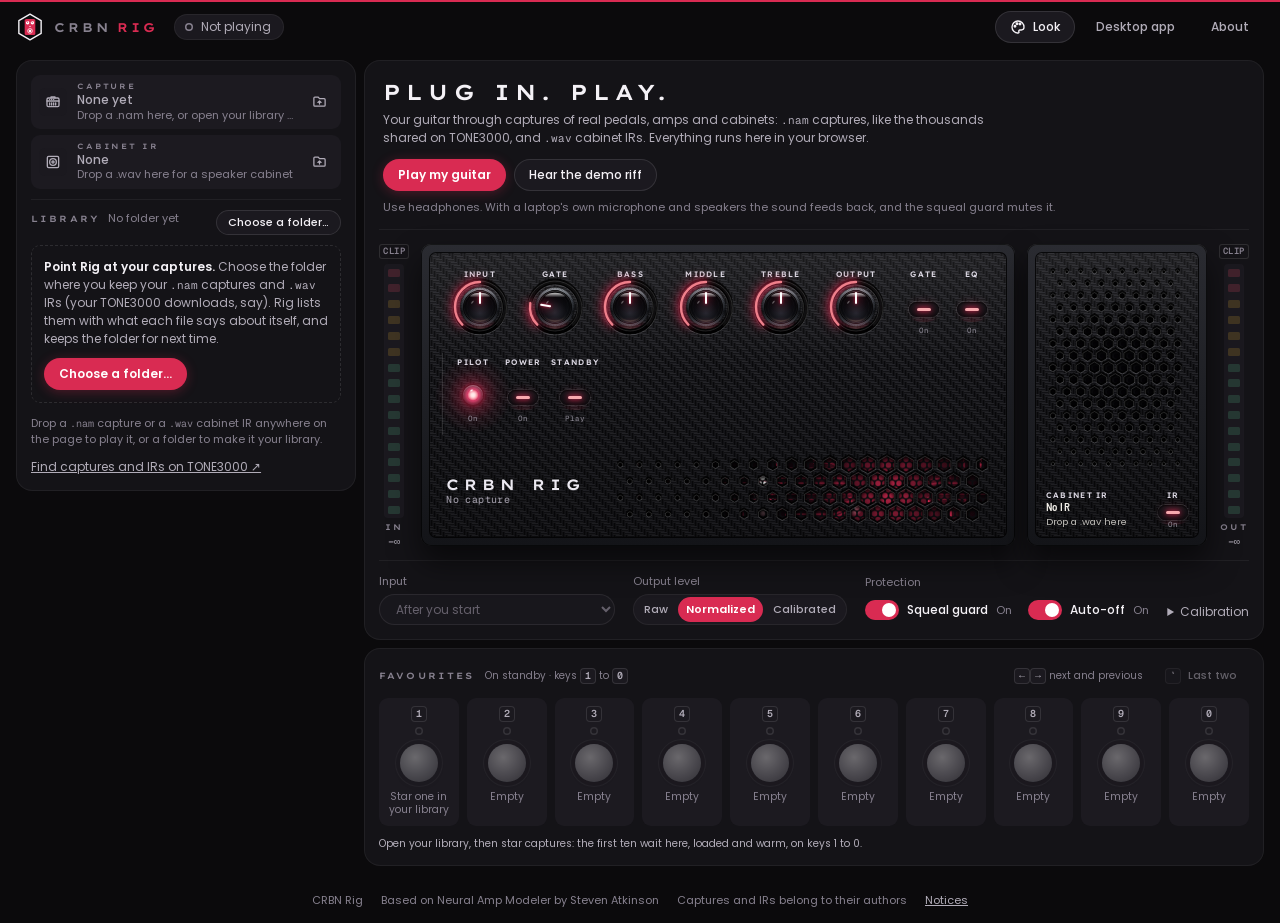
==== web/src/index.html @ e5c0e791 "web: Salvage on the owner's two reference photographs, Peeling orange the default (D-RIG-022, SYNC:R" ====
<!doctype html>
<html lang="en" data-product="rig" data-look="capsule" data-layout="b" data-amp="b" data-meters="b" data-library="a" data-pads="a">
<head>
<meta charset="utf-8">
<meta name="viewport" content="width=device-width, initial-scale=1">
<!-- Public but unlisted (D-CRBN-021 (d), D-PHOTOLIVE-021 (b)): not for search engines. -->
<meta name="robots" content="noindex, nofollow">
<title>CRBN Rig</title>
<meta name="description" content="Play your guitar through captures of real pedals, amps and cabinets, in your browser.">
<link rel="icon" type="image/png" href="icons/icon-32.png">
<link rel="apple-touch-icon" href="icons/icon-180.png">
<link rel="manifest" href="manifest.webmanifest">
<link rel="stylesheet" href="look/fonts/fonts.css">
<link rel="stylesheet" href="look/themes.css">
<link rel="stylesheet" href="style.css">
<link rel="stylesheet" href="hw/hw.css">
<!-- The saved look and drawings before the first paint, so the page never flashes another (look.js keeps them). -->
<script>
try {
  // Inside the desktop app (D-RIG-017) the page is crbn-rig.exe's window: data-host shows the app's words, not the site's.
  if (window.chrome && window.chrome.webview) document.documentElement.dataset.host = 'desktop'
  var h = document.documentElement, c = document.cookie.split('; ').filter(function (x) { return x.indexOf('crbn-look=') === 0 })[0]
  var s = c ? JSON.parse(decodeURIComponent(c.slice(10))) : null
  var p = s && s.every ? s.prefs : JSON.parse(localStorage.getItem('crbn-rig/prefs') || 'null') || { look: localStorage.getItem('crbn-rig/look') }
  if (p && /^(capsule|holo|redline|daylight)$/.test(p.look)) h.dataset.look = p.look
  if (p && p.density === 'compact') h.dataset.density = 'compact'
  var r = JSON.parse(localStorage.getItem('crbn-rig/rig') || '{}')
  ;['layout', 'amp', 'meters', 'library', 'pads'].forEach(function (k) { if (/^[abc]$/.test(r[k])) h.dataset[k] = r[k] })
  if (/^[a-z]+$/.test(r.salvWords || '')) h.dataset.salvWords = r.salvWords
} catch (e) {}
</script>
<script type="module" src="app.js"></script>
</head>
<body>
<svg width="0" height="0" style="position:absolute" aria-hidden="true" focusable="false"><defs>
  <linearGradient id="vu-shine" x1="0" y1="0" x2="0" y2="1"><stop offset="0" stop-color="#fff" stop-opacity=".45"/><stop offset=".6" stop-color="#fff" stop-opacity=".05"/><stop offset="1" stop-color="#000" stop-opacity=".25"/></linearGradient>
</defs></svg>

<div class="brand-strip"></div>
<header class="bar">
  <a class="mark" href="./" aria-label="CRBN Rig, home">
    <!-- Rig's mark (D-RIG-008): the CarbonLinear hex around a stompbox, cherry whatever the finish. -->
    <svg class="rig-mark" viewBox="-50 -50 100 100" width="28" height="28" aria-hidden="true">
      <rect class="m-body" x="-19" y="-29" width="38" height="58" rx="6"/>
      <circle class="m-ink" cx="-8.5" cy="-15.5" r="6.2"/><circle class="m-ink" cx="8.5" cy="-15.5" r="6.2"/>
      <path class="m-pupil" d="M-8.5,-15.5 L-10.9,-20.2 M8.5,-15.5 L6.1,-20.2"/>
      <circle class="m-ink" cx="0" cy="-2.5" r="2.4"/>
      <circle class="m-ring" cx="0" cy="14" r="8.4"/><circle class="m-ink" cx="0" cy="14" r="4.4"/>
      <path class="m-hex" d="M0,-46 L39.8,-23 L39.8,23 L0,46 L-39.8,23 L-39.8,-23 Z"/>
    </svg>
    <span class="word"><span class="crbn">CRBN</span><span class="brand-ink">Rig</span></span>
  </a>
  <!-- Power A, the header pill (build plan R3; D-RIG-008 (d)): shown when picked in the look menu. -->
  <div class="pw-head" data-power-only="a">
    <button class="pw-pill" type="button" data-pw-main aria-pressed="true" aria-keyshortcuts="Space">
      <svg class="ic" viewBox="0 0 24 24" aria-hidden="true"><path d="M12 3v8"/><path d="M6.4 6.6a8 8 0 1 0 11.2 0"/></svg><span class="pw-word">On</span>
    </button>
    <span class="gchip"><svg class="ic" viewBox="0 0 24 24" aria-hidden="true"><path d="M12 3l7 3v5c0 4.5-3 8.4-7 10-4-1.6-7-5.5-7-10V6z"/></svg><span id="pw-guard-word">Squeal guard on</span></span>
  </div>
  <div class="status" id="status">
    <span class="dot" aria-hidden="true"></span>
    <span id="status-text" role="status">Not playing</span>
    <button class="btn small" id="stop" type="button" hidden>Stop</button>
  </div>
  <nav class="actions" aria-label="Page">
    <button class="btn look-btn" id="look-open" type="button" aria-expanded="false" aria-controls="look-menu">
      <svg class="ic" viewBox="0 0 24 24" aria-hidden="true"><path d="M12 3a9 9 0 1 0 0 18c1.3 0 1.8-1 1.3-2-.6-1.2.2-2.5 1.5-2.5H17a4 4 0 0 0 4-4C21 7 17 3 12 3z"/><circle cx="7.5" cy="11" r="1.2"/><circle cx="10.5" cy="7.2" r="1.2"/><circle cx="15" cy="7.6" r="1.2"/></svg>Look
    </button>
    <a class="btn ghost" id="desktop-link" href="https://pavillionhub.com/app/crbn-rig" target="_blank" rel="noopener" data-web>Desktop app</a>
    <a class="btn ghost" id="web-link" href="https://rig.carbonlinear.com" target="_blank" rel="noopener" data-desktop>Web version</a>
    <button class="btn ghost" id="about-open" type="button">About</button>
  </nav>
</header>

<main class="rig-page">
  <!-- The library (build plan R4, P3-UX U3; drawn as D-RIG-008 (d) picked: the list by default, cards and shelves in the
       look menu). On top, what the rig plays now; under it, the person's folder of captures and IRs, searched and
       starred. app.js and library-view.js fill it; library.js reads the folder. -->
  <section class="isl files lib" aria-labelledby="lib-title">
    <div class="inrig" aria-label="In the rig">
      <div class="rig-file" id="capture-drop" data-slot="capture">
        <span class="rf-ic" aria-hidden="true"><svg class="ic" viewBox="0 0 24 24"><path d="M9 6V4.5h6V6"/><rect x="3" y="6" width="18" height="13" rx="2"/><path d="M3 10.5h18"/><path d="M7 8.3h.01M10 8.3h.01M13 8.3h.01"/><path d="M7 13.5v3M10 13.5v3M13 13.5v3M16 13.5v3"/></svg></span>
        <div class="rf-what"><span class="sec" id="h-capture">Capture</span><b class="name" id="capture-name">None yet</b><small class="meta" id="capture-meta"></small></div>
        <div class="rf-acts">
          <button class="lib-star" type="button" id="capture-star" aria-pressed="false" hidden><svg class="ic" viewBox="0 0 24 24" aria-hidden="true"><path d="M12 3.6l2.6 5.3 5.8.8-4.2 4.1 1 5.8L12 16.9l-5.2 2.7 1-5.8-4.2-4.1 5.8-.8z"/></svg></button>
          <button class="btn small ghost rf-btn" type="button" data-pick="capture" title="Open a .nam capture from anywhere" aria-label="Open a .nam capture file"><svg class="ic" viewBox="0 0 24 24" aria-hidden="true"><path d="M3 7.5V18a1.5 1.5 0 0 0 1.5 1.5h15A1.5 1.5 0 0 0 21 18V9a1.5 1.5 0 0 0-1.5-1.5H12L10 5H4.5A1.5 1.5 0 0 0 3 6.5z"/><path d="M12 11v5M9.5 13.5 12 11l2.5 2.5"/></svg></button>
          <button class="btn small ghost rf-btn" type="button" data-clear="capture" title="Take the capture out of the rig" aria-label="Remove the capture" hidden><svg class="ic" viewBox="0 0 24 24" aria-hidden="true"><path d="M6 6l12 12M18 6 6 18"/></svg></button>
        </div>
        <input type="file" accept=".nam" hidden data-input="capture">
      </div>
      <div class="rig-file" id="ir-drop" data-slot="ir">
        <span class="rf-ic" aria-hidden="true"><svg class="ic" viewBox="0 0 24 24"><rect x="3.5" y="3.5" width="17" height="17" rx="2"/><circle cx="12" cy="12" r="5"/><circle cx="12" cy="12" r="1.6"/></svg></span>
        <div class="rf-what"><span class="sec" id="h-ir">Cabinet IR</span><b class="name" id="ir-name">None</b><small class="meta" id="ir-meta"></small></div>
        <div class="rf-acts">
          <button class="lib-star" type="button" id="ir-star" aria-pressed="false" hidden><svg class="ic" viewBox="0 0 24 24" aria-hidden="true"><path d="M12 3.6l2.6 5.3 5.8.8-4.2 4.1 1 5.8L12 16.9l-5.2 2.7 1-5.8-4.2-4.1 5.8-.8z"/></svg></button>
          <button class="btn small ghost rf-btn" type="button" data-pick="ir" title="Open a .wav IR from anywhere" aria-label="Open a .wav IR file"><svg class="ic" viewBox="0 0 24 24" aria-hidden="true"><path d="M3 7.5V18a1.5 1.5 0 0 0 1.5 1.5h15A1.5 1.5 0 0 0 21 18V9a1.5 1.5 0 0 0-1.5-1.5H12L10 5H4.5A1.5 1.5 0 0 0 3 6.5z"/><path d="M12 11v5M9.5 13.5 12 11l2.5 2.5"/></svg></button>
          <button class="btn small ghost rf-btn" type="button" data-clear="ir" title="Take the IR out of the rig" aria-label="Remove the IR" hidden><svg class="ic" viewBox="0 0 24 24" aria-hidden="true"><path d="M6 6l12 12M18 6 6 18"/></svg></button>
        </div>
        <input type="file" accept=".wav,audio/wav" hidden data-input="ir">
      </div>
    </div>

    <header class="lib-head">
      <h2 class="sec" id="lib-title">Library</h2>
      <span class="lib-src" id="lib-src" aria-live="polite">No folder yet</span>
      <button class="btn small ghost lib-again" type="button" id="lib-again" title="Look for new and changed files" hidden><svg class="ic" viewBox="0 0 24 24" aria-hidden="true"><path d="M20 11a8 8 0 1 0-2.3 5.7"/><path d="M20 4v7h-7"/></svg><span class="lib-vh">Look again</span></button>
      <button class="btn small" type="button" id="lib-choose">Choose a folder&hellip;</button>
    </header>
    <div class="lib-empty" id="lib-empty"></div>
    <div class="lib-tools" id="lib-tools" hidden>
      <label class="lib-search"><svg class="ic" viewBox="0 0 24 24" aria-hidden="true"><circle cx="11" cy="11" r="6.5"/><path d="M16 16l4.5 4.5"/></svg>
        <input type="search" id="lib-q" placeholder="Search captures, gear, makers, tones" aria-label="Search the library" autocomplete="off" spellcheck="false"></label>
      <div class="lib-chips" id="lib-chips" role="group" aria-label="Show"></div>
      <label class="lib-sort"><span>Sort</span><select id="lib-sort"></select></label>
    </div>
    <div class="lib-body" id="lib-body"></div>
    <p class="hint">Drop a <code>.nam</code> capture or a <code>.wav</code> cabinet IR anywhere on the page to play it, or a folder to make it your library.</p>
    <a class="out-link" href="https://www.tone3000.com" target="_blank" rel="noopener">Find captures and IRs on TONE3000 &#8599;</a>
    <input type="file" id="lib-dir" webkitdirectory multiple hidden>
  </section>

  <section class="isl rig" aria-label="The rig">
    <div class="start" id="start" aria-labelledby="start-title">
      <div class="start-words">
        <h1 id="start-title">Plug in. Play.</h1>
        <p>Your guitar through captures of real pedals, amps and cabinets: <code>.nam</code> captures, like the thousands
          shared on TONE3000, and <code>.wav</code> cabinet IRs. Everything runs here <span data-web>in your
          browser</span><span data-desktop>on your computer, through your audio interface</span>.</p>
      </div>
      <div class="start-actions">
        <div class="row">
          <button class="btn primary" id="play-guitar" type="button">Play my guitar</button>
          <button class="btn" id="play-demo" type="button" aria-pressed="false">Hear the demo riff</button>
          <button class="btn" id="audio-settings" type="button" data-desktop>Audio settings&hellip;</button>
        </div>
        <p class="hint">Use headphones. With a laptop's own microphone and speakers the sound feeds back, and the squeal guard mutes it.</p>
        <!-- Shown when Pavillion Hub's own view refuses the input (its tool view grants no microphone yet). -->
        <div class="row" id="hub-help" hidden>
          <button class="btn" id="hub-open-app" type="button">Open the installed app</button>
          <button class="btn" id="hub-open-browser" type="button">Open in my browser</button>
        </div>
      </div>
    </div>

    <!-- Why the output is quiet (build plan R3): Standby, or the squeal guard or auto-off, in words, with the way back. -->
    <div class="banner" id="banner" role="status" hidden>
      <svg class="ic b-warn" viewBox="0 0 24 24" aria-hidden="true"><path d="M12 3 2 20h20L12 3z"/><path d="M12 10v4"/><path d="M12 17.2v.1"/></svg>
      <svg class="ic b-power" viewBox="0 0 24 24" aria-hidden="true"><path d="M12 3v8"/><path d="M6.4 6.6a8 8 0 1 0 11.2 0"/></svg>
      <p><b id="banner-title"></b> <span id="banner-body"></span></p>
      <button class="btn small" id="banner-on" type="button" aria-keyshortcuts="Space">Turn back on <kbd>Space</kbd></button>
    </div>

    <div class="chain">
      <!-- Power C, the big button (shown when picked in the look menu). -->
      <button class="pw-big" type="button" data-pw-main data-power-only="c" aria-pressed="true" aria-keyshortcuts="Space">
        <span class="pb"><svg class="ic" viewBox="0 0 24 24" aria-hidden="true"><path d="M12 3v8"/><path d="M6.4 6.6a8 8 0 1 0 11.2 0"/></svg></span>
        <span class="pw-word">On</span><kbd>Space</kbd>
      </button>
      <div class="meter" id="meter-in" data-label="In" aria-label="Input level"></div>

      <div class="amp" id="amp" data-slot="capture" aria-labelledby="amp-logo">
        <div class="amp-front">
          <div class="amp-band">
            <span class="sec">Amp</span>
            <span class="amp-band-name" id="amp-band-name"></span>
            <ul class="chips" id="amp-chips"></ul>
            <!-- Power B on the islands and the stripe: a pilot lamp and two toggles (the hardware kits draw their own). -->
            <div class="pw-amp" data-power-only="b">
              <span class="pw-lamp" id="pw-jewel"><i></i><b>Pilot</b><small data-pw-word>On</small></span>
              <button class="pw-bat" type="button" data-pw="power" aria-pressed="true"><i></i><b>Power</b><small>On</small></button>
              <button class="pw-bat" type="button" data-pw="standby" aria-pressed="true" aria-keyshortcuts="Space"><i></i><b>Standby</b><small>Play</small></button>
            </div>
          </div>
          <div class="amp-plate">
            <div class="knobs">
              <div class="knob" data-param="inputDB" data-min="-20" data-max="20" data-step="0.1" data-unit="dB" data-label="Input" data-aria="Input level"></div>
              <div class="knob" data-param="gateThresholdDB" data-min="-100" data-max="0" data-step="0.1" data-unit="dB" data-label="Gate" data-aria="Gate threshold"></div>
              <div class="knob" data-param="bass" data-min="0" data-max="10" data-step="0.1" data-label="Bass"></div>
              <div class="knob" data-param="middle" data-min="0" data-max="10" data-step="0.1" data-label="Middle"></div>
              <div class="knob" data-param="treble" data-min="0" data-max="10" data-step="0.1" data-label="Treble"></div>
              <div class="knob" data-param="outputDB" data-min="-40" data-max="40" data-step="0.1" data-unit="dB" data-label="Output" data-aria="Output level"></div>
              <div class="knob" id="slim" data-param="slim" data-min="0" data-max="1" data-step="0.01" data-unit="" data-label="Size" data-aria="Capture size" hidden></div>
            </div>
            <div class="toggles">
              <label class="toggle"><input type="checkbox" data-param="gateOn"><span class="tg" aria-hidden="true"></span><b>Gate</b><small class="tg-state"></small></label>
              <label class="toggle"><input type="checkbox" data-param="eqOn"><span class="tg" aria-hidden="true"></span><b>EQ</b><small class="tg-state"></small></label>
            </div>
          </div>
          <div class="amp-grille">
            <span class="amp-logo" id="amp-logo">No capture</span>
            <span class="amp-sub" id="amp-sub">Drop a .nam capture here</span>
          </div>
        </div>
        <!-- Rig's hardware (D-RIG-009..015): the kit picked in the look menu, drawn by hw/hw.js. -->
        <div class="rig-hw" id="hw-amp"></div>
      </div>

      <div class="cab" id="cab" data-slot="ir" aria-labelledby="cab-name">
        <div class="cab-front">
          <div class="cab-grille" aria-hidden="true"><i></i><i></i></div>
          <div class="cab-plate">
            <span class="sec">Cabinet IR</span>
            <b id="cab-name">No IR</b>
            <small id="cab-meta">Drop a .wav here</small>
            <label class="toggle"><input type="checkbox" data-param="irOn" aria-label="Cabinet IR on"><span class="tg" aria-hidden="true"></span><b>IR</b><small class="tg-state"></small></label>
          </div>
        </div>
        <div class="rig-hw" id="hw-cab"></div>
      </div>

      <div class="meter" id="meter-out" data-label="Out" aria-label="Output level"></div>
    </div>

    <div class="setup">
      <label class="field" data-web><span>Input</span>
        <select id="input-device" disabled><option value="">After you start</option></select>
      </label>
      <div class="field" data-desktop><span>Audio device</span>
        <div class="device-row"><output id="desktop-device">The audio driver</output>
          <button class="btn small" id="audio-settings-2" type="button">Audio settings&hellip;</button></div>
      </div>
      <div class="field"><span>Output level</span>
        <div class="segmented" role="radiogroup" aria-label="Output level mode" data-param="outputMode">
          <button type="button" role="radio" data-value="0" title="No adjustment">Raw</button>
          <button type="button" role="radio" data-value="1" title="Every capture at about the same loudness">Normalized</button>
          <button type="button" role="radio" data-value="2" title="Match the capture's analogue calibration">Calibrated</button>
        </div>
      </div>
      <div class="field protect"><span>Protection</span>
        <div class="row">
          <label class="toggle" title="Mutes the output when it feeds back, and says why"><input type="checkbox" data-param="guardOn"><span class="tg" aria-hidden="true"></span><b>Squeal guard</b><small class="tg-state"></small></label>
          <label class="toggle" title="Standby when the input is unplugged or its device goes away"><input type="checkbox" data-param="autoOff"><span class="tg" aria-hidden="true"></span><b>Auto-off</b><small class="tg-state"></small></label>
        </div>
      </div>
      <details class="calibration">
        <summary>Calibration</summary>
        <label class="check"><input type="checkbox" data-param="calibrateInput"> Calibrate the input to the capture</label>
        <div class="knob" data-param="inputCalibrationDBu" data-min="-60" data-max="60" data-step="0.1" data-unit="dBu" data-label="Interface level at 0 dBFS"></div>
      </details>
    </div>
  </section>

  <!-- Favourites on standby (build plan R5, P3-UX U4; drawn as D-RIG-008 (d) picked: footswitches by default, keycaps and
       a setlist in the look menu). The library's first ten favourite captures, held warm by the engine, on keys 1 to 0.
       pads.js draws and fills it. -->
  <section class="isl pads" aria-labelledby="pads-title">
    <header class="pads-head">
      <h2 class="sec" id="pads-title">Favourites</h2>
      <span class="pads-meta" id="pads-meta">On standby · keys <kbd>1</kbd> to <kbd>0</kbd></span>
      <span class="sp"></span>
      <span class="pads-keys" aria-hidden="true"><kbd>&larr;</kbd><kbd>&rarr;</kbd> next and previous</span>
      <button class="btn small ghost" type="button" id="pads-last" title="Back to the capture before this one (the key left of 1)" disabled><kbd>`</kbd> Last two</button>
    </header>
    <div class="pads-grid" role="group" aria-label="Favourites on keys 1 to 0"></div>
    <p class="pads-empty" id="pads-empty" hidden></p>
  </section>
</main>

<footer class="foot">
  <span>CRBN Rig <span id="version"></span></span>
  <span>Based on Neural Amp Modeler by Steven Atkinson</span>
  <span>Captures and IRs belong to their authors</span>
  <button class="linkish" type="button" id="about-open-2">Notices</button>
</footer>

<!-- The look menu (Livewire's, D-SOUND-003 (b)), with Rig's own section: its finish and its drawings (D-RIG-008). -->
<div class="look-menu" id="look-menu" role="dialog" aria-labelledby="lm-title" hidden>
  <header class="lm-head"><h2 id="lm-title">Look</h2><button class="btn small ghost" id="look-close" type="button">Close</button></header>
  <div class="lm-looks" id="lm-looks" role="group" aria-label="Look"></div>

  <section class="lm-sec" aria-labelledby="lm-hw-h">
    <h3 id="lm-hw-h">Rig’s hardware</h3>
    <span class="lm-sub" id="lm-kits-c-l">Classic</span>
    <div class="lm-chips" id="lm-kits-classic" role="group" aria-labelledby="lm-hw-h lm-kits-c-l"></div>
    <span class="lm-sub" id="lm-kits-n-l">Energy</span>
    <div class="lm-chips" id="lm-kits-new" role="group" aria-labelledby="lm-hw-h lm-kits-n-l"></div>
    <!-- Players' own kits (D-RIG-009 (c), D-RIG-010 (f); build plan R1b): built from the energy kits' parts, kept here,
         shared as RIG1 codes, with their own knob and switch art. app.js draws the chips and the builder. -->
    <span class="lm-sub" id="lm-kits-m-l">Yours</span>
    <div class="lm-chips" id="lm-kits-mine" role="group" aria-labelledby="lm-hw-h lm-kits-m-l"></div>
    <div class="lm-mine-acts">
      <button class="btn small" id="lm-build-new" type="button">Build a kit</button>
      <button class="btn small ghost" id="lm-code-open" type="button" aria-expanded="false" aria-controls="lm-code">Open a share code</button>
    </div>
    <p class="lm-note" id="lm-mine-note">Build an energy kit from its parts, name it, and share it as a code. Kits you build stay in this browser.</p>
    <form class="lm-code" id="lm-code" hidden>
      <input type="text" id="lm-code-in" placeholder="Paste a code: RIG1.…" aria-label="A share code" spellcheck="false" autocomplete="off">
      <button class="btn small" type="submit">Open</button>
    </form>
    <div class="lm-build" id="lm-build" hidden></div>
    <div class="lm-salv" id="lm-salv" hidden></div>
  </section>

  <section class="lm-sec" aria-labelledby="lm-finish-h">
    <h3 id="lm-finish-h">Rig’s finish</h3>
    <div class="lm-chips" id="lm-finish" role="group" aria-label="Finish"></div>
    <p class="lm-note" id="lm-finish-note" hidden></p>
    <div class="custom" id="lm-custom" hidden>
      <div class="wheel" id="wheel" aria-hidden="true"><canvas id="wheel-canvas" width="150" height="150"></canvas><i class="wheel-dim" id="wheel-dim"></i><i class="wheel-mark" id="wheel-mark"></i></div>
      <div class="custom-controls">
        <label class="tune"><span>Hue</span><input type="range" id="cu-h" min="0" max="360" step="1"><output id="cu-ho"></output></label>
        <label class="tune"><span>Saturation</span><input type="range" id="cu-s" min="0" max="100" step="1"><output id="cu-so"></output></label>
        <label class="tune"><span>Brightness</span><input type="range" id="cu-v" min="0" max="100" step="1"><output id="cu-vo"></output></label>
        <label class="tune"><span>Hex</span><input type="text" id="cu-hex" maxlength="7" spellcheck="false" autocomplete="off"></label>
      </div>
      <div class="readouts" id="cu-read" aria-live="polite"></div>
    </div>
  </section>

  <section class="lm-sec" aria-labelledby="lm-draw-h">
    <h3 id="lm-draw-h">Rig’s drawing</h3>
    <div class="lm-row"><span id="lm-layout-l">Layout</span><div class="segmented" data-rig="layout" role="radiogroup" aria-labelledby="lm-layout-l">
      <button type="button" role="radio" data-value="b">Amp front</button><button type="button" role="radio" data-value="a">Signal chain</button><button type="button" role="radio" data-value="c">Captures first</button></div></div>
    <div class="lm-row"><span id="lm-amp-l">Amp</span><div class="segmented" data-rig="amp" role="radiogroup" aria-labelledby="lm-amp-l">
      <button type="button" role="radio" data-value="b">Hardware</button><button type="button" role="radio" data-value="a">Islands</button><button type="button" role="radio" data-value="c">Stripe</button></div></div>
    <div class="lm-row"><span id="lm-meters-l">Meters</span><div class="segmented" data-rig="meters" role="radiogroup" aria-labelledby="lm-meters-l">
      <button type="button" role="radio" data-value="b">LED</button><button type="button" role="radio" data-value="a">Bars</button><button type="button" role="radio" data-value="c">VU</button></div></div>
    <div class="lm-row"><span id="lm-library-l">Library</span><div class="segmented" data-rig="library" role="radiogroup" aria-labelledby="lm-library-l">
      <button type="button" role="radio" data-value="a">List</button><button type="button" role="radio" data-value="b">Cards</button><button type="button" role="radio" data-value="c">Shelves</button></div></div>
    <div class="lm-row"><span id="lm-pads-l">Favourites</span><div class="segmented" data-rig="pads" role="radiogroup" aria-labelledby="lm-pads-l">
      <button type="button" role="radio" data-value="a">Footswitches</button><button type="button" role="radio" data-value="b">Keycaps</button><button type="button" role="radio" data-value="c">Setlist</button></div></div>
    <div class="lm-row"><span id="lm-power-l">Power</span><div class="segmented" data-rig="power" role="radiogroup" aria-labelledby="lm-power-l">
      <button type="button" role="radio" data-value="b">Pilot lamp</button><button type="button" role="radio" data-value="a">Header</button><button type="button" role="radio" data-value="c">Big button</button></div></div>
  </section>

  <section class="lm-sec" aria-labelledby="lm-fonts-h">
    <h3 id="lm-fonts-h">Fonts</h3>
    <label class="lm-row"><span>Headings</span><select id="lm-display"></select></label>
    <label class="lm-row"><span>Interface</span><select id="lm-ui"></select></label>
    <label class="lm-row"><span>Numbers</span><select id="lm-mono"></select></label>
  </section>

  <section class="lm-sec" aria-labelledby="lm-accent-h">
    <h3 id="lm-accent-h">Accent</h3>
    <div class="lm-chips" id="lm-accent" role="group" aria-label="Accent"></div>
  </section>

  <section class="lm-sec">
    <div class="lm-row"><span id="lm-density-l">Density</span><div class="segmented" id="lm-density" role="radiogroup" aria-labelledby="lm-density-l">
      <button type="button" role="radio" data-value="compact">Compact</button><button type="button" role="radio" data-value="comfortable">Comfortable</button></div></div>
    <label class="toggle suite"><input type="checkbox" id="lm-suite"><span class="tg" aria-hidden="true"></span><b>Use this look in every CRBN app</b></label>
    <p class="lm-note" id="lm-suite-note"></p>
    <button class="linkish" id="lm-reset" type="button">Reset to Rig’s defaults</button>
  </section>
</div>

<div class="toast" id="toast" role="alert" hidden></div>

<dialog id="about" aria-labelledby="about-title">
  <form method="dialog">
    <h2 id="about-title"><span class="crbn">CRBN</span> <span class="brand-ink">Rig</span></h2>
    <p class="dim" id="about-build"></p>
    <p>Play your guitar through captures of real gear. CRBN Rig is by GOATi Entertainment, part of the CRBN suite, and
      <span data-web>is also a desktop app on <a href="https://pavillionhub.com/app/crbn-rig" target="_blank" rel="noopener">Pavillion Hub</a>
      with lower latency through your audio interface.</span><span data-desktop>comes from
      <a href="https://pavillionhub.com/app/crbn-rig" target="_blank" rel="noopener">Pavillion Hub</a>; its web version is
      at <a href="https://rig.carbonlinear.com" target="_blank" rel="noopener">rig.carbonlinear.com</a>.</span></p>
    <p>Based on Neural Amp Modeler by Steven Atkinson. It plays NAM captures, such as those shared on
      <a href="https://www.tone3000.com" target="_blank" rel="noopener">TONE3000</a>; captures and IRs belong to their
      authors and are not part of CRBN Rig. The demo riff and example capture come from Neural Amp Modeler Core.</p>
    <p>Salvage's sheet metal is photographed: Peeling orange by
      <a href="https://www.pixcrafter.com/grunge-metal-with-peeling-paint-texture-background/" target="_blank" rel="noopener">PixCrafter</a>,
      Scuffed red by <a href="https://texturelabs.org/textures/metal_294/" target="_blank" rel="noopener">Texturelabs</a>, and the
      others from Total Textures.</p>
    <p>Your files stay <span data-web>in your browser</span><span data-desktop>on this computer</span>: nothing you load
      is uploaded.</p>
    <ul class="notices">
      <li><a href="LICENSE.txt" target="_blank">Licence (MIT, Neural Amp Modeler)</a></li>
      <li><a href="ThirdPartyNotices.txt" target="_blank">Third-party notices</a></li>
      <li><a href="NOTICE.txt" target="_blank">Notice</a></li>
      <li><a href="MODIFIED-FILES.txt" target="_blank">Files changed from the original</a></li>
      <li><a href="look/fonts/LICENSES.md" target="_blank">Font licences</a></li>
      <li><a href="hw/fonts/LICENSES.md" target="_blank">The hardware kits' font licences</a></li>
      <li><a href="hw/tex/CREDITS.md" target="_blank">Salvage's photographs</a></li>
    </ul>
    <p><a href="https://pavillionhub.com/help" target="_blank" rel="noopener">Help</a></p>
    <div class="row end"><button class="btn primary" value="close">Close</button></div>
  </form>
</dialog>
</body>
</html>
---- web/src/look/fonts/fonts.css ----
/* Generated by scripts/fetch-fonts.mjs: the Latin subset of each look's fonts (D-PHOTOLIVE-006), all SIL OFL 1.1.
   Glyphs outside Latin fall back to the system font. Licences: LICENSES.md beside this file. */

@font-face {
  font-family: 'Lexend';
  font-style: normal;
  font-weight: 300 700;
  font-display: swap;
  src: url('./lexend-300-700.woff2') format('woff2');
  unicode-range: U+0000-00FF, U+0131, U+0152-0153, U+02BB-02BC, U+02C6, U+02DA, U+02DC, U+0304, U+0308, U+0329, U+2000-206F, U+20AC, U+2122, U+2191, U+2193, U+2212, U+2215, U+FEFF, U+FFFD;
}

@font-face {
  font-family: 'Lexend Mega';
  font-style: normal;
  font-weight: 400 700;
  font-display: swap;
  src: url('./lexend-mega-400-700.woff2') format('woff2');
  unicode-range: U+0000-00FF, U+0131, U+0152-0153, U+02BB-02BC, U+02C6, U+02DA, U+02DC, U+0304, U+0308, U+0329, U+2000-206F, U+20AC, U+2122, U+2191, U+2193, U+2212, U+2215, U+FEFF, U+FFFD;
}

@font-face {
  font-family: 'Lexend Giga';
  font-style: normal;
  font-weight: 300 700;
  font-display: swap;
  src: url('./lexend-giga-300-700.woff2') format('woff2');
  unicode-range: U+0000-00FF, U+0131, U+0152-0153, U+02BB-02BC, U+02C6, U+02DA, U+02DC, U+0304, U+0308, U+0329, U+2000-206F, U+20AC, U+2122, U+2191, U+2193, U+2212, U+2215, U+FEFF, U+FFFD;
}

@font-face {
  font-family: 'Big Shoulders Display';
  font-style: normal;
  font-weight: 500 800;
  font-display: swap;
  src: url('./big-shoulders-display-500-800.woff2') format('woff2');
  unicode-range: U+0000-00FF, U+0131, U+0152-0153, U+02BB-02BC, U+02C6, U+02DA, U+02DC, U+0304, U+0308, U+0329, U+2000-206F, U+20AC, U+2122, U+2191, U+2193, U+2212, U+2215, U+FEFF, U+FFFD;
}

@font-face {
  font-family: 'Poppins';
  font-style: normal;
  font-weight: 400;
  font-display: swap;
  src: url('./poppins-400.woff2') format('woff2');
  unicode-range: U+0000-00FF, U+0131, U+0152-0153, U+02BB-02BC, U+02C6, U+02DA, U+02DC, U+0304, U+0308, U+0329, U+2000-206F, U+20AC, U+2122, U+2191, U+2193, U+2212, U+2215, U+FEFF, U+FFFD;
}

@font-face {
  font-family: 'Poppins';
  font-style: normal;
  font-weight: 500;
  font-display: swap;
  src: url('./poppins-500.woff2') format('woff2');
  unicode-range: U+0000-00FF, U+0131, U+0152-0153, U+02BB-02BC, U+02C6, U+02DA, U+02DC, U+0304, U+0308, U+0329, U+2000-206F, U+20AC, U+2122, U+2191, U+2193, U+2212, U+2215, U+FEFF, U+FFFD;
}

@font-face {
  font-family: 'Poppins';
  font-style: normal;
  font-weight: 600;
  font-display: swap;
  src: url('./poppins-600.woff2') format('woff2');
  unicode-range: U+0000-00FF, U+0131, U+0152-0153, U+02BB-02BC, U+02C6, U+02DA, U+02DC, U+0304, U+0308, U+0329, U+2000-206F, U+20AC, U+2122, U+2191, U+2193, U+2212, U+2215, U+FEFF, U+FFFD;
}

@font-face {
  font-family: 'Poppins';
  font-style: normal;
  font-weight: 700;
  font-display: swap;
  src: url('./poppins-700.woff2') format('woff2');
  unicode-range: U+0000-00FF, U+0131, U+0152-0153, U+02BB-02BC, U+02C6, U+02DA, U+02DC, U+0304, U+0308, U+0329, U+2000-206F, U+20AC, U+2122, U+2191, U+2193, U+2212, U+2215, U+FEFF, U+FFFD;
}

@font-face {
  font-family: 'Barlow Semi Condensed';
  font-style: normal;
  font-weight: 400;
  font-display: swap;
  src: url('./barlow-semi-condensed-400.woff2') format('woff2');
  unicode-range: U+0000-00FF, U+0131, U+0152-0153, U+02BB-02BC, U+02C6, U+02DA, U+02DC, U+0304, U+0308, U+0329, U+2000-206F, U+20AC, U+2122, U+2191, U+2193, U+2212, U+2215, U+FEFF, U+FFFD;
}

@font-face {
  font-family: 'Barlow Semi Condensed';
  font-style: normal;
  font-weight: 500;
  font-display: swap;
  src: url('./barlow-semi-condensed-500.woff2') format('woff2');
  unicode-range: U+0000-00FF, U+0131, U+0152-0153, U+02BB-02BC, U+02C6, U+02DA, U+02DC, U+0304, U+0308, U+0329, U+2000-206F, U+20AC, U+2122, U+2191, U+2193, U+2212, U+2215, U+FEFF, U+FFFD;
}

@font-face {
  font-family: 'Barlow Semi Condensed';
  font-style: normal;
  font-weight: 600;
  font-display: swap;
  src: url('./barlow-semi-condensed-600.woff2') format('woff2');
  unicode-range: U+0000-00FF, U+0131, U+0152-0153, U+02BB-02BC, U+02C6, U+02DA, U+02DC, U+0304, U+0308, U+0329, U+2000-206F, U+20AC, U+2122, U+2191, U+2193, U+2212, U+2215, U+FEFF, U+FFFD;
}

@font-face {
  font-family: 'Barlow Semi Condensed';
  font-style: normal;
  font-weight: 700;
  font-display: swap;
  src: url('./barlow-semi-condensed-700.woff2') format('woff2');
  unicode-range: U+0000-00FF, U+0131, U+0152-0153, U+02BB-02BC, U+02C6, U+02DA, U+02DC, U+0304, U+0308, U+0329, U+2000-206F, U+20AC, U+2122, U+2191, U+2193, U+2212, U+2215, U+FEFF, U+FFFD;
}

@font-face {
  font-family: 'Atkinson Hyperlegible';
  font-style: normal;
  font-weight: 400;
  font-display: swap;
  src: url('./atkinson-hyperlegible-400.woff2') format('woff2');
  unicode-range: U+0000-00FF, U+0131, U+0152-0153, U+02BB-02BC, U+02C6, U+02DA, U+02DC, U+0304, U+0308, U+0329, U+2000-206F, U+20AC, U+2122, U+2191, U+2193, U+2212, U+2215, U+FEFF, U+FFFD;
}

@font-face {
  font-family: 'Atkinson Hyperlegible';
  font-style: normal;
  font-weight: 700;
  font-display: swap;
  src: url('./atkinson-hyperlegible-700.woff2') format('woff2');
  unicode-range: U+0000-00FF, U+0131, U+0152-0153, U+02BB-02BC, U+02C6, U+02DA, U+02DC, U+0304, U+0308, U+0329, U+2000-206F, U+20AC, U+2122, U+2191, U+2193, U+2212, U+2215, U+FEFF, U+FFFD;
}

@font-face {
  font-family: 'JetBrains Mono';
  font-style: normal;
  font-weight: 400 600;
  font-display: swap;
  src: url('./jetbrains-mono-400-600.woff2') format('woff2');
  unicode-range: U+0000-00FF, U+0131, U+0152-0153, U+02BB-02BC, U+02C6, U+02DA, U+02DC, U+0304, U+0308, U+0329, U+2000-206F, U+20AC, U+2122, U+2191, U+2193, U+2212, U+2215, U+FEFF, U+FFFD;
}

@font-face {
  font-family: 'Geist Mono';
  font-style: normal;
  font-weight: 400 600;
  font-display: swap;
  src: url('./geist-mono-400-600.woff2') format('woff2');
  unicode-range: U+0000-00FF, U+0131, U+0152-0153, U+02BB-02BC, U+02C6, U+02DA, U+02DC, U+0304, U+0308, U+0329, U+2000-206F, U+20AC, U+2122, U+2191, U+2193, U+2212, U+2215, U+FEFF, U+FFFD;
}

@font-face {
  font-family: 'IBM Plex Mono';
  font-style: normal;
  font-weight: 400;
  font-display: swap;
  src: url('./ibm-plex-mono-400.woff2') format('woff2');
  unicode-range: U+0000-00FF, U+0131, U+0152-0153, U+02BB-02BC, U+02C6, U+02DA, U+02DC, U+0304, U+0308, U+0329, U+2000-206F, U+20AC, U+2122, U+2191, U+2193, U+2212, U+2215, U+FEFF, U+FFFD;
}

@font-face {
  font-family: 'IBM Plex Mono';
  font-style: normal;
  font-weight: 500;
  font-display: swap;
  src: url('./ibm-plex-mono-500.woff2') format('woff2');
  unicode-range: U+0000-00FF, U+0131, U+0152-0153, U+02BB-02BC, U+02C6, U+02DA, U+02DC, U+0304, U+0308, U+0329, U+2000-206F, U+20AC, U+2122, U+2191, U+2193, U+2212, U+2215, U+FEFF, U+FFFD;
}
---- web/src/look/themes.css ----
/* The CRBN suite's looks (D-PHOTOLIVE-006, D-CRBN-019): the shared source every CRBN app vendors (README.md beside
   this file). Four looks, each one block of tokens on <html data-look>, then the few rules that give it its character;
   and one block per product on <html data-product> for the brand colour it keeps. An app's own stylesheets use only the
   tokens. The app's prefs set the fonts, timings and a user-picked --accent inline on <html>, so they win over a
   look's own. Ported from the Reskin Lab (crbn-photo-live docs/design/2026-10-16-reskin-lab/src/style.css). */

:root {
  /* Capsule is the default look; these hold until prefs.ts sets data-look (before the first paint). */
  --bg: #0b0a0c; --chrome: #0b0a0c; --panel: #141317; --panel-2: #1c1a20; --field: #1b191f; --popover: #18161b;
  --hover: rgba(255, 255, 255, .055); --hover-2: rgba(255, 255, 255, .1);
  --line: rgba(255, 255, 255, .055); --line-2: rgba(255, 255, 255, .11);
  --text: #f4f1f6; --text-dim: #b1acb8; --text-faint: #87818f;
  --accent: #f375b9;
  --accent-text: color-mix(in oklab, var(--accent) 82%, white);
  --accent-ink: #1a0b14;
  /* The product's own colour (D-CRBN-019): fixed, never the user's to change. Where it shows is the app's: its mark,
     a .brand-strip, the taskbar icon, the Hub card. --accent is the look's and the user's. */
  --brand: #f375b9; --brand-ink: #1a0b14;
  --primary-bg: var(--accent);
  --live: var(--accent-text);
  --ok: #5fd39a;
  --warn: #f2c037; --warn-text: #f6d98a; --warn-bg: rgba(242, 192, 55, .08); --warn-line: rgba(242, 192, 55, .4);
  --bad: #ff5470; --bad-bg: #7a1f30;
  --sel: color-mix(in oklab, var(--accent) 12%, transparent);
  --sel-focus: color-mix(in oklab, var(--accent) 24%, transparent);
  --sel-line: color-mix(in oklab, var(--accent) 40%, transparent);
  --checker-a: #34313a; --checker-b: #26242b;
  --r: 14px; --r-sm: 9px; --r-btn: 999px; --r-field: 999px; --r-chip: 999px; --r-thumb: 8px; --r-pop: 16px;
  --islands: 8px;
  --font-display: 'Lexend Giga', 'Lexend', sans-serif;
  --font-ui: 'Poppins', 'Segoe UI', system-ui, sans-serif;
  --font-mono: 'Geist Mono', ui-monospace, Consolas, monospace;
  --d-scale: .9; --d-track: .24em;
  --d1: 70ms; --d2: 150ms; --ease-ind: cubic-bezier(.3, 1.45, .5, 1);
  --fs: 13px; --fs-s: 12px; --fs-xs: 11px;
  color-scheme: dark;
}
:root[data-density='compact'] { --fs: 12px; --fs-s: 11px; --fs-xs: 10.5px; }

/* ================================================================ products (D-CRBN-019): the colour each app keeps */
:root[data-product='livewire'] { --brand: #f375b9; --brand-ink: #1a0b14; }
:root[data-product='mixtape'] { --brand: #c8ff3d; --brand-ink: #15200a; }
:root[data-product='console'] { --brand: #ffb340; --brand-ink: #241600; }
:root[data-product='press'] { --brand: #5b8cff; --brand-ink: #0a1430; }
/* Rig's deeper cherry is the one brand with white ink, kept clear of --bad #ff5470 (D-CRBN-021 (b)). */
:root[data-product='rig'] { --brand: #d92b52; --brand-ink: #ffffff; }
/* In Capsule, Holo and Daylight the product's brand colour is its default accent, so the apps differ out of the box.
   Redline keeps forge orange in every product (its block below sets --accent; these rules leave Redline out). The
   user's own accent is set inline on <html> by the app's prefs and wins over both. */
:root[data-product='mixtape']:not([data-look='redline']) { --accent: #c8ff3d; --accent-ink: #15200a; }
/* Console's VU amber is 4.9 ΔE (OKLab) from the DAW's own Touch-automation colour, 6.7 from Solo and 1.5-3.9 from the
   looks' --warn, so as an accent its selected controls would read as Mute, Touch or a warning. Amber stays its brand;
   its controls default to sky blue, at least 14 ΔE from every DAW signal colour and the looks' states (D-CRBN-022). */
:root[data-product='console']:not([data-look='redline']) { --accent: #45b4ff; --accent-ink: #04182b; }
:root[data-product='press']:not([data-look='redline']) { --accent: #5b8cff; --accent-ink: #0a1430; }
/* Rig's cherry is within 4 ΔE (OKLab) of Daylight's and Holo's own --bad, so there it would read as an error: its
   controls take tweed gold in those looks, after Fender's tweed amps, 12.7 ΔE or more from every brand, accent and
   state colour in the suite; cherry stays the accent in Capsule, the rule after it (D-CRBN-021 (b), D-RIG-002). */
:root[data-product='rig']:not([data-look='redline']) { --accent: #be9851; --accent-ink: #1d1406; }
:root[data-product='rig'][data-look='capsule'] { --accent: #d92b52; --accent-ink: #ffffff; }
.brand-strip { height: 2px; background: var(--brand); flex: none; }
.brand-ink { color: var(--brand); }

/* ================================================================ Capsule (and Daylight's shapes) */
:root[data-look='capsule'] { --islands: 8px; }

/* ================================================================ Daylight: Capsule in light */
:root[data-look='daylight'] {
  --bg: #e8e6ea; --chrome: #e8e6ea; --panel: #fbfafc; --panel-2: #f1eff3; --field: #f0eef2; --popover: #ffffff;
  --hover: rgba(30, 10, 30, .05); --hover-2: rgba(30, 10, 30, .09);
  --line: rgba(30, 10, 30, .07); --line-2: rgba(30, 10, 30, .16);
  --text: #1b1720; --text-dim: #4f4957; --text-faint: #6f6878;
  --accent-text: color-mix(in oklab, var(--accent) 58%, black);
  --live: color-mix(in oklab, var(--accent) 70%, black);
  --ok: #18965a;
  --warn: #a86a00; --warn-text: #7a4d00; --warn-bg: #fff4dc; --warn-line: #e8c37a;
  --bad: #d1243f; --bad-bg: #fbe1e5;
  --sel: color-mix(in oklab, var(--accent) 16%, transparent);
  --sel-focus: color-mix(in oklab, var(--accent) 28%, transparent);
  --sel-line: color-mix(in oklab, var(--accent) 60%, black);
  --checker-a: #e2dfe5; --checker-b: #f4f2f6;
  --islands: 8px;
  color-scheme: light;
}

/* ================================================================ Holo: the hex cube, alive */
:root[data-look='holo'] {
  --bg: #07060a; --chrome: #0c0a10; --panel: #120d17; --panel-2: #1a1320; --field: #150f1b; --popover: #171019;
  --hover: rgba(120, 220, 255, .07); --hover-2: rgba(120, 220, 255, .12);
  --line: rgba(130, 200, 255, .09); --line-2: rgba(130, 200, 255, .2);
  --text: #ebe7f2; --text-dim: #aaa3ba; --text-faint: #8a82a0;
  --primary-bg: linear-gradient(100deg, var(--accent), color-mix(in oklab, var(--accent) 80%, white));
  --live: #4fe3ff;
  --ok: #3ecf8e; --warn: #f2c037; --bad: #e0445a; --bad-bg: #6b1a2a;
  --sel: rgba(79, 227, 255, .08); --sel-focus: rgba(79, 227, 255, .16); --sel-line: rgba(79, 227, 255, .35);
  --checker-a: #2a2232; --checker-b: #1d1724;
  --r: 6px; --r-sm: 4px; --r-btn: 4px; --r-field: 4px; --r-chip: 6px; --r-thumb: 3px; --r-pop: 8px;
  --islands: 0px;
}
:root[data-look='holo'] body {
  background-color: var(--bg);
  background-image: url("data:image/svg+xml,%3Csvg xmlns='http://www.w3.org/2000/svg' width='24' height='41.57'%3E%3Cpath d='M12 0L24 6.93V20.78L12 27.71L0 20.78V6.93Z M12 27.71V41.57' fill='none' stroke='%2382c8ff' stroke-opacity='.06'/%3E%3C/svg%3E");
}
:root[data-look='holo'] .shell-header { background: linear-gradient(180deg, #120c18, #0c0a10); box-shadow: inset 0 -1px 0 rgba(79, 227, 255, .14); }
:root[data-look='holo'] .shell > .panel { background-color: color-mix(in oklab, var(--panel) 94%, transparent); }
/* HUD corner ticks on each panel */
:root[data-look='holo'] .shell > .panel::before,
:root[data-look='holo'] .shell > .panel::after {
  content: ''; position: absolute; z-index: 3; width: 9px; height: 9px; pointer-events: none;
  border: 0 solid var(--live); opacity: .55;
}
:root[data-look='holo'] .shell > .panel::before { top: 3px; left: 3px; border-width: 1px 0 0 1px; }
:root[data-look='holo'] .shell > .panel::after { bottom: 3px; right: 3px; border-width: 0 1px 1px 0; }
:root[data-look='holo'] button.primary { box-shadow: 0 0 16px color-mix(in oklab, var(--accent) 35%, transparent); }
:root[data-look='holo'] .brand-name, :root[data-look='holo'] .seg-on { text-shadow: 0 0 10px rgba(79, 227, 255, .45); }
:root[data-look='holo'] .vrow[aria-selected='true'] .thumb { box-shadow: 0 0 0 1px var(--live), 0 0 12px rgba(79, 227, 255, .4); }
:root[data-look='holo'] .seg-ind { background: rgba(79, 227, 255, .1); box-shadow: inset 0 0 0 1px rgba(79, 227, 255, .5), 0 0 12px rgba(79, 227, 255, .18); }
:root[data-look='holo'] .segmented button[aria-pressed='true'] { color: #dff8ff; }

/* ================================================================ Redline: motorsport and forge */
:root[data-look='redline'] {
  --bg: #0b0a0a; --chrome: #121110; --panel: #191716; --panel-2: #22201f; --field: #100f0e; --popover: #1d1b1a;
  --hover: rgba(255, 255, 255, .05); --hover-2: rgba(255, 255, 255, .09);
  --line: #2a2725; --line-2: #3e3936;
  --text: #f3eee9; --text-dim: #bdb3ab; --text-faint: #8f857d;
  --accent: #ff3200;
  --accent-text: color-mix(in oklab, var(--accent) 75%, white);
  --accent-ink: #160805;
  --primary-bg: linear-gradient(100deg, var(--accent) 0%, color-mix(in oklab, var(--accent) 85%, #ff9a70) 45%, #f375b9 130%);
  --live: #ff7a1a;
  --ok: #6fdc6a; --warn: #ffb020; --warn-text: #ffd27a; --warn-bg: rgba(255, 176, 32, .07); --warn-line: rgba(255, 176, 32, .4);
  --bad: #ff2a3d; --bad-bg: #6e1018;
  --sel: color-mix(in oklab, var(--accent) 10%, transparent);
  --sel-focus: color-mix(in oklab, var(--accent) 20%, transparent);
  --sel-line: color-mix(in oklab, var(--accent) 50%, transparent);
  --checker-a: #2e2b29; --checker-b: #211f1d;
  --r: 2px; --r-sm: 2px; --r-btn: 2px; --r-field: 2px; --r-chip: 2px; --r-thumb: 1px; --r-pop: 3px;
  --islands: 0px;
}
:root[data-look='redline'] .shell-header {
  background-color: #121110;
  background-image: repeating-linear-gradient(45deg, rgba(255, 255, 255, .028) 0 2px, transparent 2px 4px),
    repeating-linear-gradient(-45deg, rgba(0, 0, 0, .3) 0 2px, transparent 2px 4px);
  border-bottom: 2px solid var(--accent);
}
/* hazard hatching beside the name */
:root[data-look='redline'] .brand::after {
  content: ''; width: 28px; height: 12px; margin-left: 4px;
  background: repeating-linear-gradient(-55deg, #3a3532 0 3px, transparent 3px 7px);
}
:root[data-look='redline'] .brand-name, :root[data-look='redline'] .section-title { text-transform: uppercase; }
:root[data-look='redline'] button.primary {
  font-family: var(--font-display); font-size: calc(var(--fs-s) * var(--d-scale)); letter-spacing: var(--d-track);
  text-transform: uppercase; font-weight: 700;
}
/* the segmented switch's indicator is an underline, as on the lab's layout switcher */
:root[data-look='redline'] .segmented { background: transparent; border-color: var(--line-2); }
:root[data-look='redline'] .seg-ind {
  top: auto; bottom: 0; height: 3px; border-radius: 0; background: var(--accent);
  box-shadow: 0 0 10px color-mix(in oklab, var(--accent) 60%, transparent);
}
:root[data-look='redline'] .segmented button[aria-pressed='true'] { color: #fff; }

/* ================================================================ islands: Capsule and Daylight float their panels */
:root:is([data-look='capsule'], [data-look='daylight']) .shell { padding: 0 var(--islands) var(--islands); }
:root:is([data-look='capsule'], [data-look='daylight']) .shell-header { background: transparent; border-bottom: 0; }
:root:is([data-look='capsule'], [data-look='daylight']) .shell > .panel { border-radius: 16px; overflow: hidden; }
:root:is([data-look='capsule'], [data-look='daylight']) .shell > .textures { margin-right: 2px; }
:root:is([data-look='capsule'], [data-look='daylight']) .shell > .editor { margin-left: 2px; }
:root:is([data-look='capsule'], [data-look='daylight']) .shell.collapsed > .editor { margin-left: var(--islands); }
:root:is([data-look='capsule'], [data-look='daylight']) .splitter { background: transparent; border-radius: 999px; }
:root:is([data-look='capsule'], [data-look='daylight']) button.primary { box-shadow: 0 2px 12px color-mix(in oklab, var(--accent) 30%, transparent); }
/* Push live: round on one end, nearly square on the other, like the CarbonLinear site's header buttons */
:root:is([data-look='capsule'], [data-look='daylight']) button.push { border-radius: 999px 6px 6px 999px; }
:root:is([data-look='capsule'], [data-look='daylight']) .vrow { border-radius: 10px; }

/* ================================================================ motion */
:root[data-motion='off'] *, :root[data-motion='off'] *::before, :root[data-motion='off'] *::after { transition: none !important; animation: none !important; }

/* A new look wipes over the old one (prefs.ts starts a View Transition in the new look's motion). */
::view-transition-group(root) { animation-duration: var(--vt-dur, 200ms); } /* the browser's own default is 250 ms */
::view-transition-old(root) { animation: none; }
::view-transition-new(root) { animation: vt-wipe var(--vt-dur, 200ms) cubic-bezier(.4, 0, .2, 1) both; }
:root[data-vt='arc']::view-transition-new(root) { animation-name: vt-arc; }
:root[data-vt='pop']::view-transition-new(root) { animation-name: vt-pop; animation-timing-function: cubic-bezier(.3, 1.3, .5, 1); }
:root:is([data-vt='snap'], [data-vt='slide'])::view-transition-new(root) { animation-name: vt-slide; }
:root[data-vt='glitch']::view-transition-new(root) { animation-name: vt-glitch; animation-timing-function: linear; }
@keyframes vt-wipe { from { clip-path: inset(0 100% 0 0); } to { clip-path: inset(0 0 0 0); } }
@keyframes vt-arc { from { clip-path: inset(0 100% 0 0); filter: brightness(2.2) saturate(1.3); } 70% { filter: brightness(1.2); } to { clip-path: inset(0 0 0 0); filter: none; } }
@keyframes vt-pop { from { opacity: 0; transform: scale(.985); } to { opacity: 1; transform: none; } }
@keyframes vt-slide { from { opacity: 0; transform: translateY(6px); } to { opacity: 1; transform: none; } }
@keyframes vt-glitch {
  0% { clip-path: inset(0 0 70% 0); transform: translateX(-8px); }
  30% { clip-path: inset(30% 0 0 0); transform: translateX(6px); }
  60% { clip-path: inset(0 0 25% 0); transform: translateX(-3px); }
  100% { clip-path: inset(0 0 0 0); transform: none; }
}
@media (prefers-reduced-motion: reduce) {
  ::view-transition-new(root) { animation: none; }
}
---- web/src/style.css ----
/* CRBN Rig's page, drawn to the owner's picks in the Rig Lab (crbn-launcher D-RIG-008; docs/design/2026-11-10-rig-lab).
   The looks' tokens (look/themes.css, D-CRBN-019) and Rig's own: --brand stays cherry on the mark, the name and the
   strip; the finish (finish.js) sets --fin, --plate-* and, unless the person chose a suite accent, --accent, inline on
   <html>. A person picks each drawing in the look menu: data-layout, data-amp and data-meters on <html>, the owner's
   picks the defaults (b, b, b). Clip and error marks carry a word, never colour alone. */

:root {
  --fin: #d92b52; --fin-ink: #ffffff; --plate-a: #ef5a7a; --plate-b: #d92b52; --plate-c: #9c1838; --plate-ink: #ffffff;
  --tolex: #171518; --piping: #e6dfd2; --grille-a: #2c2622; --grille-b: #1b1715;
  --plate-texture: repeating-linear-gradient(90deg, rgba(255, 255, 255, .08) 0 1px, transparent 1px 3px);
}
:root[data-look='daylight'] { --tolex: #ece5d6; --piping: #3b342c; --grille-a: #d8cdb9; --grille-b: #c6baa3; }

* { box-sizing: border-box; }
html, body { margin: 0; }
body {
  background: var(--bg); color: var(--text); font: 400 var(--fs)/1.5 var(--font-ui);
  min-height: 100vh; display: flex; flex-direction: column; -webkit-font-smoothing: antialiased;
}
:root[data-look='holo'] body { background-image: url("data:image/svg+xml,%3Csvg xmlns='http://www.w3.org/2000/svg' width='24' height='41.57'%3E%3Cpath d='M12 0L24 6.93V20.78L12 27.71L0 20.78V6.93Z M12 27.71V41.57' fill='none' stroke='%2382c8ff' stroke-opacity='.06'/%3E%3C/svg%3E"); }
a { color: var(--accent-text); }
code { font-family: var(--font-mono); font-size: .92em; }
h1, h2, h3 { font-family: var(--font-display); font-weight: 600; letter-spacing: var(--d-track); text-transform: uppercase; margin: 0; }
h1 { font-size: calc(24px * var(--d-scale)); line-height: 1.2; text-wrap: balance; }
h2, h3, .sec { font-size: calc(10px * var(--d-scale)); color: var(--text-faint); font-weight: 600; white-space: nowrap; }
.sec { font-family: var(--font-display); letter-spacing: var(--d-track); text-transform: uppercase; }
:focus-visible { outline: 2px solid var(--accent); outline-offset: 2px; }
[hidden] { display: none !important; }
/* One page for the web version and the desktop app (D-RIG-017): index.html marks the desktop app's window before the
   first paint, and each host hides the other's words and buttons. */
html[data-host="desktop"] [data-web], html:not([data-host="desktop"]) [data-desktop] { display: none !important; }
.ic { width: 16px; height: 16px; fill: none; stroke: currentColor; stroke-width: 2; stroke-linecap: round; stroke-linejoin: round; flex: none; }

/* ---------------------------------------------------------------- the bar */
header.bar { display: flex; align-items: center; gap: 16px; padding: 9px 16px; background: var(--chrome); flex-wrap: wrap; }
:root[data-look='holo'] header.bar { background: linear-gradient(180deg, #120c18, #0c0a10); box-shadow: inset 0 -1px 0 rgba(79, 227, 255, .14); }
:root[data-look='redline'] header.bar {
  background-color: #121110;
  background-image: repeating-linear-gradient(45deg, rgba(255, 255, 255, .028) 0 2px, transparent 2px 4px), repeating-linear-gradient(-45deg, rgba(0, 0, 0, .3) 0 2px, transparent 2px 4px);
}
.mark { display: flex; align-items: center; gap: 10px; text-decoration: none; color: var(--text); }
.rig-mark { flex: none; overflow: visible; }
.rig-mark .m-body { fill: var(--brand); }
.rig-mark .m-ink { fill: var(--brand-ink); }
.rig-mark .m-pupil { fill: none; stroke: var(--brand); stroke-width: 2.6; stroke-linecap: round; }
.rig-mark .m-ring { fill: none; stroke: var(--brand-ink); stroke-width: 2.6; }
.rig-mark .m-hex { fill: none; stroke: var(--text); stroke-width: 5; stroke-linejoin: round; }
.word, #about-title { font-family: var(--font-display); font-weight: 600; letter-spacing: var(--d-track); text-transform: uppercase; font-size: calc(14px * var(--d-scale)); white-space: nowrap; }
.word .crbn { margin-right: .5em; color: var(--text-faint); }
.brand-ink { color: var(--brand); }
:root[data-look='daylight'] .brand-ink { color: color-mix(in oklab, var(--brand) 80%, black); }
.status { display: flex; align-items: center; gap: 8px; color: var(--text-dim); font-size: var(--fs-s); margin-right: auto; padding: 3px 12px 3px 10px; border-radius: var(--r-btn); background: var(--field); border: 1px solid var(--line); }
.status .dot { width: 8px; height: 8px; border-radius: 50%; background: transparent; box-shadow: inset 0 0 0 1.5px var(--text-faint); }
.status.live .dot { background: var(--ok); box-shadow: 0 0 0 3px color-mix(in oklab, var(--ok) 22%, transparent); }
.status.live #status-text { color: var(--text); }
.actions { display: flex; align-items: center; gap: 6px; }
.look-btn[aria-expanded='true'] { border-color: var(--accent); color: var(--accent-text); }
.brand-strip { height: 2px; background: var(--brand); }

/* ---------------------------------------------------------------- controls */
.btn {
  font: 500 var(--fs-s) var(--font-ui); color: var(--text); background: var(--field); border: 1px solid var(--line-2);
  border-radius: var(--r-btn); padding: 6px 14px; cursor: pointer; text-decoration: none; display: inline-flex;
  align-items: center; gap: 7px; transition: background var(--d1), border-color var(--d1);
}
.btn:hover { background: var(--hover-2); }
.btn.primary { background: var(--primary-bg); color: var(--accent-ink); border-color: transparent; font-weight: 600; }
.btn.primary:hover { background: color-mix(in oklab, var(--accent) 88%, white); }
:root:is([data-look='capsule'], [data-look='daylight']) .btn.primary { box-shadow: 0 2px 12px color-mix(in oklab, var(--accent) 30%, transparent); }
:root[data-look='holo'] .btn.primary { box-shadow: 0 0 16px color-mix(in oklab, var(--accent) 35%, transparent); }
:root[data-look='redline'] .btn.primary { font-family: var(--font-display); letter-spacing: var(--d-track); text-transform: uppercase; font-weight: 700; }
.btn.ghost { background: transparent; border-color: transparent; color: var(--text-dim); }
.btn.ghost:hover { background: var(--hover); color: var(--text); }
.btn.small { padding: 3px 11px; font-size: var(--fs-xs); }
.btn[aria-pressed='true'] { background: var(--sel-focus); border-color: var(--sel-line); }
.btn:disabled { opacity: .5; cursor: default; }
.linkish { background: none; border: 0; padding: 0; font: inherit; color: var(--text-dim); text-decoration: underline; cursor: pointer; justify-self: start; }
select {
  font: 400 var(--fs-s) var(--font-ui); color: var(--text); background: var(--field); border: 1px solid var(--line-2);
  border-radius: var(--r-field); padding: 5px 12px; max-width: 100%; min-width: 0;
}
select:disabled { color: var(--text-faint); }
.row { display: flex; gap: 8px; flex-wrap: wrap; align-items: center; }
.row.end { justify-content: flex-end; }
.hint { color: var(--text-faint); font-size: var(--fs-xs); margin: 0; }
.tag { font-size: var(--fs-xs); color: var(--text-dim); background: var(--panel-2); border-radius: var(--r-chip); padding: 1px 9px; text-transform: capitalize; }
.chips { list-style: none; display: flex; flex-wrap: wrap; gap: 4px; margin: 0; padding: 0; }
.chips li { font-size: var(--fs-xs); background: color-mix(in oklab, var(--accent) 16%, transparent); color: var(--accent-text); border-radius: var(--r-chip); padding: 1px 9px; text-transform: capitalize; white-space: nowrap; }
.segmented { display: flex; background: var(--field); border: 1px solid var(--line); border-radius: var(--r-btn); padding: 2px; gap: 2px; min-width: 0; }
.segmented button { flex: 1; font: 500 var(--fs-xs) var(--font-ui); color: var(--text-dim); background: transparent; border: 0; border-radius: var(--r-btn); padding: 4px 8px; cursor: pointer; white-space: nowrap; }
.segmented button:hover { color: var(--text); }
.segmented button[aria-checked='true'] { background: var(--accent); color: var(--accent-ink); font-weight: 600; }
:root[data-look='holo'] .segmented button[aria-checked='true'] { background: rgba(79, 227, 255, .1); color: #dff8ff; box-shadow: inset 0 0 0 1px rgba(79, 227, 255, .5); }
:root[data-look='redline'] .segmented { background: transparent; border-color: var(--line-2); }
:root[data-look='redline'] .segmented button[aria-checked='true'] { background: transparent; color: var(--text); box-shadow: inset 0 -3px 0 var(--accent); }
.check { display: flex; gap: 8px; align-items: center; color: var(--text-dim); font-size: var(--fs-s); }
.field { display: grid; gap: 4px; color: var(--text-faint); font-size: var(--fs-xs); min-width: 0; }

/* toggles: a pill switch, or on the faceplate a bat-handle toggle; the state is a word beside it as well */
.toggle { position: relative; display: inline-flex; align-items: center; gap: 8px; cursor: pointer; font-size: var(--fs-s); color: var(--text-dim); }
.toggle input { position: absolute; inset: 0; width: 100%; height: 100%; opacity: 0; margin: 0; cursor: pointer; z-index: 1; }
.toggle .tg { position: relative; width: 34px; height: 20px; border-radius: var(--r-btn); background: var(--field); border: 1px solid var(--line-2); flex: none; transition: background var(--d1); }
.toggle .tg::after { content: ''; position: absolute; top: 2px; left: 2px; width: 14px; height: 14px; border-radius: var(--r-btn); background: var(--text-faint); transition: transform var(--d2) var(--ease-ind), background var(--d1); }
.toggle input:checked + .tg { background: var(--accent); border-color: transparent; }
.toggle input:checked + .tg::after { transform: translateX(14px); background: var(--accent-ink); }
.toggle input:focus-visible + .tg { outline: 2px solid var(--accent); outline-offset: 2px; }
.toggle b { font-weight: 500; color: var(--text); }
.toggle .tg-state { color: var(--text-faint); font-size: var(--fs-xs); }

/* knobs (app.js draws both: arcs for the islands and the stripe, pointer knobs on the faceplate) */
.knob { display: flex; flex-direction: column; align-items: center; gap: 2px; user-select: none; touch-action: none; outline: none; min-width: 52px; }
.knob svg { width: 56px; height: 56px; cursor: ns-resize; overflow: visible; }
.knob .label { order: -1; font: 600 calc(9px * var(--d-scale)) / 1.3 var(--font-display); letter-spacing: var(--d-track); text-transform: uppercase; color: var(--text-dim); white-space: nowrap; }
.knob output { font: 500 var(--fs-xs) var(--font-mono); color: var(--text-dim); font-variant-numeric: tabular-nums; white-space: nowrap; }
.knob:focus-visible svg { outline: 2px solid var(--accent); outline-offset: 2px; border-radius: 50%; }
.knob .track { fill: none; stroke: var(--line-2); stroke-width: 4; stroke-linecap: round; }
.knob .arc { fill: none; stroke: var(--accent); stroke-width: 4; stroke-linecap: round; }
.knob .cap { fill: var(--panel); stroke: var(--line-2); }
.knob .pointer { stroke: var(--text); stroke-width: 2.5; stroke-linecap: round; }
.knob.off { opacity: .45; }
#cab.off .cab-plate > :not(.toggle) { opacity: .5; }

/* ---------------------------------------------------------------- the page and its layouts */
.rig-page { flex: 1; display: grid; gap: max(var(--islands), 6px); padding: max(var(--islands), 8px) 16px 16px; max-width: 1480px; width: 100%; margin: 0 auto; align-items: start; }
:root[data-layout='b'] .rig-page { grid-template-columns: minmax(280px, 340px) minmax(0, 1fr); grid-template-areas: 'files rig' 'files pads'; grid-template-rows: auto 1fr; }
:root[data-layout='a'] .rig-page { grid-template-columns: minmax(0, 1fr); grid-template-areas: 'rig' 'pads' 'files'; }
/* Captures first: the favourites a rail on the right (the Rig Lab's C) */
:root[data-layout='c'] .rig-page { grid-template-columns: minmax(0, 1fr) minmax(200px, 250px); grid-template-areas: 'rig pads' 'files pads'; }
.files { grid-area: files; }
.rig { grid-area: rig; }
.isl { position: relative; background: var(--panel); border: 1px solid var(--line); border-radius: var(--r); padding: 14px; min-width: 0; }
:root:is([data-look='capsule'], [data-look='daylight']) .isl { border-radius: 16px; }
:root[data-look='redline'] .isl { border-color: var(--line-2); }
:root[data-look='holo'] .isl { background-color: color-mix(in oklab, var(--panel) 94%, transparent); }
:root[data-look='holo'] .isl::before, :root[data-look='holo'] .isl::after { content: ''; position: absolute; width: 9px; height: 9px; border: solid rgba(79, 227, 255, .55); pointer-events: none; }
:root[data-look='holo'] .isl::before { top: 3px; left: 3px; border-width: 1px 0 0 1px; }
:root[data-look='holo'] .isl::after { bottom: 3px; right: 3px; border-width: 0 1px 1px 0; }

/* the library (build plan R4, P3-UX U3): what the rig plays now, then the folder's captures and IRs, drawn as a list
   (A, the default), cards (B) or shelves (C) (D-RIG-008 (d); the Rig Lab's drawing) */
.files { display: grid; grid-template-columns: minmax(0, 1fr); gap: 10px; align-content: start; container-type: inline-size; }
:root[data-layout='b'] .files { position: sticky; top: 8px; }
.inrig { display: grid; gap: 6px; padding-bottom: 10px; border-bottom: 1px solid var(--line); }
.rig-file { display: grid; grid-template-columns: 28px minmax(0, 1fr) auto; align-items: center; gap: 4px 10px; padding: 7px 8px; border-radius: var(--r-sm); background: var(--panel-2); transition: background var(--d1); }
.rig-file .rf-ic { display: grid; place-items: center; width: 28px; height: 28px; border-radius: max(2px, calc(var(--r-sm) - 3px)); background: var(--field); color: var(--text-dim); }
.rig-file .rf-what { display: grid; min-width: 0; line-height: 1.3; }
.rig-file .rf-what .sec { font-size: calc(8.5px * var(--d-scale)); }
.rig-file .name { font-weight: 600; font-size: var(--fs-s); overflow: hidden; text-overflow: ellipsis; white-space: nowrap; }
.rig-file:not(.has) .name { color: var(--text-dim); font-weight: 500; }
.rig-file .meta { color: var(--text-faint); font-size: var(--fs-xs); overflow: hidden; text-overflow: ellipsis; white-space: nowrap; }
.rig-file .meta:empty { display: none; }
.rig-file .rf-acts { display: flex; align-items: center; gap: 2px; }
.rig-file .rf-btn { padding: 4px 5px; }
.rig-file .rf-btn .ic { width: 15px; height: 15px; }
.rig-file.over, #amp.over, #cab.over { outline: 2px solid var(--accent); outline-offset: 2px; }
.rig-file.over { background: var(--sel); }
body.dragging .rig-file { box-shadow: inset 0 0 0 1.5px var(--line-2); }

.lib-head { display: flex; align-items: baseline; gap: 4px 8px; }
.lib-head h2 { margin: 0; }
.lib-src { flex: 1 1 0; font-size: var(--fs-xs); color: var(--text-faint); min-width: 0; white-space: nowrap; overflow: hidden; text-overflow: ellipsis; }
.lib-head .btn.small { align-self: center; }
.lib-again { padding-inline: 6px !important; }
.lib-again .ic { width: 14px; height: 14px; }
.lib-vh { position: absolute; width: 1px; height: 1px; overflow: hidden; clip-path: inset(50%); white-space: nowrap; }
.lib-empty { display: grid; gap: 10px; padding: 12px; border: 1.5px dashed var(--line-2); border-radius: var(--r-sm); color: var(--text-dim); font-size: var(--fs-s); }
.lib-empty p { margin: 0; }
.lib-empty b { color: var(--text); font-weight: 600; }
.lib-empty .lib-reading { color: var(--text-faint); }
.lib-tools { display: grid; grid-template-columns: minmax(0, 1fr) auto; gap: 8px; align-items: center; }
.lib-tools .lib-search { grid-column: 1 / -1; }
.lib-tools .lib-chips { grid-column: 1 / -1; }
@container (min-width: 640px) { .lib-tools .lib-search { grid-column: 1; } .lib-tools .lib-sort { grid-row: 1; grid-column: 2; } }
.lib-search { display: flex; align-items: center; gap: 8px; padding: 0 10px; border-radius: var(--r-btn); background: var(--field); border: 1px solid var(--line-2); color: var(--text-faint); }
.lib-search:focus-within { border-color: var(--accent); }
.lib-search input { flex: 1; width: 0; min-width: 0; padding: 6px 0; border: 0; outline: 0; background: transparent; color: var(--text); font: var(--fs-s) var(--font-ui); }
.lib-chips { display: flex; flex-wrap: wrap; gap: 5px; }
.lib-fchip { display: inline-flex; align-items: center; gap: 5px; font: 500 var(--fs-xs) var(--font-ui); padding: 2px 10px; border-radius: var(--r-chip); border: 0; background: var(--panel-2); color: var(--text-dim); box-shadow: inset 0 0 0 1px var(--line); white-space: nowrap; cursor: pointer; }
.lib-fchip:hover { color: var(--text); }
.lib-fchip[aria-pressed='true'] { background: color-mix(in oklab, var(--accent) 18%, transparent); color: var(--accent-text); box-shadow: inset 0 0 0 1px color-mix(in oklab, var(--accent) 45%, transparent); }
.lib-fchip .ic { width: 12px; height: 12px; }
.lib-fchip[data-favs][aria-pressed='true'] .ic { fill: currentColor; }
.lib-sort { display: flex; align-items: center; gap: 8px; font-size: var(--fs-xs); color: var(--text-faint); }
.lib-sort select { width: auto; padding-block: 2px; }
.lib-body { overflow-y: auto; overscroll-behavior: contain; max-height: 52vh; min-height: 0; margin-inline: -4px; padding-inline: 4px; scrollbar-width: thin; contain: content; }
/* rows and cards out of view are not laid out until they scroll in, so a search redraws in a few milliseconds */
.lib-row:not(.hd), .lib-card { content-visibility: auto; contain-intrinsic-size: auto 36px; }
.lib-card { contain-intrinsic-size: auto 132px; }
:root[data-layout='b'] .lib-body { max-height: max(260px, calc(100dvh - 380px)); }
:root[data-layout='c'] .lib-body { max-height: 64vh; }
.lib-body ul { list-style: none; margin: 0; padding: 0; }
.lib-none { margin: 4px 0; font-size: var(--fs-s); color: var(--text-dim); }

/* the star and the Playing mark (words as well as colour, D-CRBN-021 (b)) */
.lib-star { display: inline-grid; place-items: center; width: 24px; height: 24px; padding: 0; border: 0; border-radius: 50%; background: transparent; color: var(--text-faint); cursor: pointer; }
.lib-star:hover { color: var(--text); background: var(--hover); }
.lib-star[aria-pressed='true'] { color: var(--accent-text); }
.lib-star[aria-pressed='true'] .ic { fill: currentColor; }
.lib-star .ic { width: 15px; height: 15px; }
.lib-tag { display: inline-flex; align-items: center; gap: 4px; font: 600 9.5px/1 var(--font-ui); letter-spacing: .06em; text-transform: uppercase; color: var(--accent-text); white-space: nowrap; }
.lib-tag::before { content: ''; width: 6px; height: 6px; border-radius: 50%; background: var(--accent); }
.lib-go { font: inherit; color: inherit; text-align: left; border: 0; background: transparent; padding: 0; cursor: pointer; min-width: 0; }
.lib-go:focus-visible { outline: 2px solid var(--accent); outline-offset: 1px; border-radius: var(--r-sm); }

/* A: the list */
.lib-list { display: grid; gap: 2px; }
.lib-row { display: grid; grid-template-columns: 24px 18px minmax(0, 1fr) 76px 70px; align-items: center; column-gap: 8px; padding: 1px 8px 1px 4px; border-radius: var(--r-sm); font-size: var(--fs-s); line-height: 1.25; }
.lib-row.hd { padding-block: 0 2px; }
.lib-row.hd span { font: 600 calc(8.5px * var(--d-scale)) / 1 var(--font-display); letter-spacing: var(--d-track); text-transform: uppercase; color: var(--text-faint); }
.lib-row:not(.hd):nth-child(even) { background: color-mix(in oklab, var(--panel-2) 55%, transparent); }
.lib-row:not(.hd):hover { background: var(--hover); }
.lib-row.playing { background: color-mix(in oklab, var(--accent) 14%, var(--panel-2)) !important; box-shadow: inset 0 0 0 1px color-mix(in oklab, var(--accent) 45%, transparent); }
.lib-row .lib-go { grid-column: 2 / -1; display: grid; grid-template-columns: subgrid; align-items: center; padding-block: 4px; }
.lib-gl { display: inline-flex; color: var(--text-dim); }
.lib-ln { display: grid; min-width: 0; }
.lib-ln b { font-weight: 500; white-space: nowrap; overflow: hidden; text-overflow: ellipsis; }
.lib-ln small { font-size: 10.5px; color: var(--text-faint); display: flex; gap: 6px; align-items: center; min-width: 0; white-space: nowrap; overflow: hidden; text-overflow: ellipsis; }
.lib-chip { justify-self: start; max-width: 100%; overflow: hidden; text-overflow: ellipsis; white-space: nowrap; font-size: 10.5px; color: var(--text-dim); background: var(--panel-2); border-radius: var(--r-chip); padding: 1px 8px; box-shadow: inset 0 0 0 1px var(--line); }
.lib-chip:empty { visibility: hidden; }
@container (max-width: 470px) { .lib-row { grid-template-columns: 24px 18px minmax(0, 1fr) 68px; } .lib-row .tone { display: none; } }
@container (max-width: 300px) { .lib-row { grid-template-columns: 24px 18px minmax(0, 1fr); } .lib-row .lib-chip, .lib-row.hd span:nth-child(4) { display: none; } }
.lib-more { display: flex; justify-content: center; padding: 6px; grid-column: 1 / -1; }

/* B: cards, and C: the shelves' cards */
.lib-cards { display: grid; grid-template-columns: repeat(auto-fill, minmax(128px, 1fr)); gap: 8px; }
.lib-card { position: relative; border-radius: var(--r-sm); background: var(--panel-2); box-shadow: inset 0 0 0 1px var(--line); font-size: var(--fs-xs); }
.lib-card:hover { box-shadow: inset 0 0 0 1px var(--line-2); }
.lib-card.playing { box-shadow: inset 0 0 0 1.5px var(--accent); }
.lib-card .lib-go { display: grid; gap: 5px; align-content: start; width: 100%; height: 100%; padding: 10px; }
.lib-card .lib-gl { display: grid; place-items: center; height: 54px; border-radius: max(2px, calc(var(--r-sm) - 3px)); background: var(--field); }
.lib-card .lib-gl .ic { width: 30px; height: 30px; stroke-width: 1.6; }
.lib-card b { font-weight: 500; line-height: 1.25; font-size: var(--fs-s); overflow-wrap: anywhere; }
.lib-card .lib-m { color: var(--text-faint); font-size: 10.5px; }
.lib-card .lib-star { position: absolute; top: 12px; right: 12px; }
.lib-shelves { display: grid; gap: 12px; }
.lib-shelf-h { display: flex; align-items: baseline; gap: 8px; margin-bottom: 6px; }
.lib-shelf-h small { color: var(--text-faint); font-size: var(--fs-xs); }
.lib-shelf { display: flex; gap: 8px; overflow-x: auto; padding-bottom: 6px; scrollbar-width: thin; }
.lib-shelf .lib-card { width: 128px; flex: none; }
.lib-shelf-more .lib-go { place-content: center; text-align: center; min-height: 120px; }

.files > .hint { margin-top: 2px; }
:root:is([data-layout='a'], [data-layout='c']) .inrig { grid-template-columns: repeat(2, minmax(0, 1fr)); }
.out-link { font-size: var(--fs-s); color: var(--text-dim); }
.out-link:hover { color: var(--accent-text); }

/* the start strip */
.start { display: flex; align-items: center; justify-content: space-between; gap: 12px 24px; flex-wrap: wrap; padding: 4px 4px 14px; border-bottom: 1px solid var(--line); margin-bottom: 14px; }
.start-words { max-width: 620px; }
.start-words p { color: var(--text-dim); margin: 6px 0 0; font-size: var(--fs-s); }
.start-actions { display: flex; flex-direction: column; gap: 8px; align-items: flex-start; }
.start.compact { padding-bottom: 10px; margin-bottom: 12px; }
.start.compact h1 { font-size: calc(15px * var(--d-scale)); }
.start.compact .start-words p, .start.compact .start-actions .hint { display: none; }
:root[data-layout='c'] .start .start-words p { display: none; }

/* ---------------------------------------------------------------- the chain: meters, amp, cabinet */
.chain { display: flex; gap: 12px; align-items: stretch; min-width: 0; }
.chain > #amp { flex: 1 1 520px; min-width: 0; }
.chain > #cab { flex: 0 0 180px; }

/* the amp: the islands (a), the faceplate (b, the default), the stripe (c) */
#amp { display: flex; border-radius: var(--r-sm); background: var(--panel-2); transition: outline-color var(--d1); }
.amp-front { flex: 1; display: flex; flex-direction: column; min-width: 0; }
.amp-band { display: none; align-items: center; gap: 8px; flex-wrap: wrap; min-width: 0; }
.amp-band-name { font-weight: 600; overflow-wrap: anywhere; }
.amp-plate { display: flex; align-items: center; gap: 10px 12px; padding: 12px 14px; flex-wrap: wrap; flex: 1; }
.amp-plate .knobs { display: flex; flex-wrap: wrap; gap: 6px 6px; flex: 1 1 auto; justify-content: space-around; }
.toggles { display: flex; gap: 16px; align-items: center; }
.amp-grille { display: none; }
:root[data-amp='a'] .amp-band { display: flex; padding: 12px 14px 0; }
:root[data-amp='c'] #amp { overflow: hidden; }
:root[data-amp='c'] .amp-band { display: flex; padding: 8px 14px; color: var(--plate-ink); background-image: var(--plate-texture), linear-gradient(180deg, var(--plate-a), var(--plate-b) 50%, var(--plate-c)); }
:root[data-amp='c'] .amp-band .sec { color: var(--plate-ink); opacity: .8; }
:root[data-amp='c'] .amp-band .chips li { background: color-mix(in oklab, var(--plate-ink) 14%, transparent); color: var(--plate-ink); }

.amp-logo { font: 700 calc(17px * var(--d-scale)) / 1.1 var(--font-display); letter-spacing: var(--d-track); text-transform: uppercase; color: var(--plate-b); text-shadow: 0 1px 0 rgba(0, 0, 0, .6), 0 -1px 0 rgba(255, 255, 255, .12); white-space: nowrap; overflow: hidden; text-overflow: ellipsis; min-width: 0; }
:root[data-look='daylight'] .amp-logo { color: color-mix(in oklab, var(--plate-c) 60%, black); text-shadow: 0 1px 0 rgba(255, 255, 255, .5); }
:root[data-look='daylight'] .amp-sub { color: color-mix(in oklab, var(--piping) 85%, transparent); }
.amp-logo.none { color: color-mix(in oklab, var(--piping) 55%, transparent); }
.amp-sub { font-size: var(--fs-xs); color: color-mix(in oklab, var(--piping) 75%, transparent); min-width: 0; overflow: hidden; text-overflow: ellipsis; white-space: nowrap; }


/* the cabinet: an island beside the islands and the stripe, a tolex cab with its grille beside the faceplate */
#cab { display: flex; border-radius: var(--r-sm); background: var(--panel-2); }
.cab-front { flex: 1; display: flex; flex-direction: column; min-width: 0; }
.cab-grille { display: none; }
.cab-plate { display: grid; gap: 3px 8px; align-content: start; padding: 12px 14px; }
.cab-plate > * { min-width: 0; }
.cab-plate b { overflow-wrap: anywhere; font-weight: 600; }
.cab-plate small { color: var(--text-faint); font-size: var(--fs-xs); }
.cab-plate .toggle { margin-top: 6px; justify-self: start; }
.cab-grille i { width: 54px; height: 54px; border-radius: 50%; box-shadow: inset 0 0 0 7px rgba(0, 0, 0, .18), inset 0 0 0 18px rgba(0, 0, 0, .08); }

:is(.amp-plate, .cab-plate) .toggle b { font: 600 calc(8.5px * var(--d-scale)) / 1.1 var(--font-display); letter-spacing: var(--d-track); text-transform: uppercase; white-space: nowrap; }

/* Hardware (b, the default since R1): the kit picked under Rig's hardware draws the amp and the cabinet (hw/hw.js,
   hw/hw.css; D-RIG-009..015), in place of the islands' and the stripe's own drawing. */
#amp > .rig-hw, #cab > .rig-hw { display: none; }
/* resting while nobody uses Rig (D-RIG-016 (e)): the kits' own animations (glows, flicker, lamps) hold still too */
.rig-hw.rest *, .rig-hw.rest *::before, .rig-hw.rest *::after { animation-play-state: paused !important; }
:root[data-amp='b'] .chain > :is(#amp, #cab) { display: flex; flex-direction: column; padding: 0; background: none; border-radius: 0; }
:root[data-amp='b'] :is(#amp > .amp-front, #cab > .cab-front) { display: none; }
:root[data-amp='b'] :is(#amp, #cab) > .rig-hw { display: flex; flex-direction: column; flex: 1; min-width: 0; }
:root[data-amp='b'] .rig-hw > .hw { flex: 1; display: flex; flex-direction: column; }
:root[data-amp='b'] .rig-hw > .hw > .cabinet { flex: 1; display: flex; flex-direction: column; }
:root[data-amp='b'] .rig-hw > .hw > .cabinet > .face { flex: 1; }
:root[data-amp='b'] .chain > #cab { flex: 0 0 180px; }
:root[data-amp='b'] .chain { align-items: stretch; }
/* a knob's value shows in its state words' row while it is touched; what a switch turns off dims */
.rig-hw .hw .cc > .st.kv { opacity: 0; transition: opacity var(--d1); font-variant-numeric: tabular-nums; }
.rig-hw .hw .cc:is(:hover, :focus-within, .drag) > .st.kv { opacity: .95; }
/* the six knobs keep one row while the amp is wide enough for them, the switches moving down first (the lab's 300px
   basis was for its wider stage) */
.rig-hw .hw.amp .knobs { flex: 1 1 auto; }
.rig-hw .cc.off > .kw, .rig-hw .cc.off > .fd { opacity: .5; }
.rig-hw .hw.cab.ir-off .gz, .rig-hw .hw.cab.ir-off .cplate > :is(b, small) { opacity: .5; }
.rig-hw .kn:focus-visible, .rig-hw .fd:focus-visible, .rig-hw .sw:focus-visible { outline: 2px solid var(--accent); outline-offset: 3px; }

/* the meters: LED ladders (b, the default), bars (a), VU needles (c); CLIP is a word as well as a colour */
.meter { display: flex; flex-direction: column; align-items: center; gap: 5px; flex: none; min-height: 150px; }
.meter .clip { font: 600 9px/1 var(--font-mono); letter-spacing: .06em; padding: 3px 4px; border-radius: 3px; color: var(--text-faint); box-shadow: inset 0 0 0 1px var(--line-2); }
.meter .clip.lit { background: var(--bad); color: #fff; box-shadow: none; }
.meter .m-l { font: 600 calc(9px * var(--d-scale)) / 1 var(--font-display); letter-spacing: var(--d-track); text-transform: uppercase; color: var(--text-faint); }
.meter .m-v { font: 500 10.5px/1 var(--font-mono); color: var(--text-dim); font-variant-numeric: tabular-nums; min-width: 4ch; text-align: center; }
.m-bar, .m-led, .m-vu { display: none; }
:root[data-meters='a'] .m-bar { display: block; position: relative; width: 8px; flex: 1 1 auto; min-height: 110px; border-radius: 4px; background: var(--field); box-shadow: inset 0 0 0 1px var(--line); overflow: hidden; }
.m-bar .fill { position: absolute; left: 0; right: 0; bottom: 0; height: 0; background: var(--text-dim); border-radius: 4px; }
:root[data-meters='b'] .m-led { display: flex; flex-direction: column-reverse; justify-content: space-between; gap: 2px; flex: 1 1 auto; min-height: 110px; padding: 4px; border-radius: 4px; background: var(--field); }
.m-led i { width: 12px; flex: 1 1 5px; max-height: 8px; border-radius: 1.5px; opacity: .17; }
.m-led i.g { background: var(--ok); } .m-led i.y { background: var(--warn); } .m-led i.r { background: var(--bad); }
.m-led i.on { opacity: 1; }
:root[data-meters='c'] .m-vu { display: block; width: 88px; height: 48px; margin-top: auto; }
:root[data-meters='c'] .meter .clip { margin-top: auto; order: 2; }
:root[data-meters='c'] .meter .m-l, :root[data-meters='c'] .meter .m-v { order: 3; }
:root[data-meters='c'] .meter { justify-content: flex-end; }
.m-vu .vf { fill: var(--plate-b); }
.m-vu .vs { fill: url(#vu-shine); }
.m-vu .va, .m-vu .vt { fill: none; stroke: var(--plate-ink); stroke-linecap: round; }
.m-vu .vn { stroke: var(--plate-ink); stroke-width: 1.6; stroke-linecap: round; }
.m-vu .vp { fill: var(--plate-ink); }
.m-vu text { fill: var(--plate-ink); font: 700 6.5px var(--font-display); letter-spacing: .1em; }

/* ---------------------------------------------------------------- power (build plan R3, P3-UX U1)
   Drawn as picked (D-RIG-008 (d)): B, a pilot lamp and toggles on the amp (the default; the hardware kits draw their
   own), A, a pill in the header beside the guard's state, or C, a big button at the start of the chain. Each says On,
   Standby, Muted or Off in words; Muted, when the squeal guard or auto-off muted the output, is also dashed. */
:root:not([data-power='a']) [data-power-only='a'], :root:not([data-power='b']) [data-power-only='b'],
:root:not([data-power='c']) [data-power-only='c'] { display: none !important; }
kbd { font: 500 10px/1 var(--font-mono); padding: 2px 5px; border-radius: 4px; border: 1px solid var(--line-2); border-bottom-width: 2px; color: var(--text-dim); background: var(--field); white-space: nowrap; }
.pw-head { display: flex; align-items: center; gap: 10px; }
.pw-pill { display: inline-flex; align-items: center; gap: 7px; border-radius: var(--r-btn); padding: 4px 13px 4px 10px; font: 600 var(--fs-xs) var(--font-ui); border: 1px solid var(--line-2); background: var(--field); color: var(--text-dim); cursor: pointer; white-space: nowrap; }
.pw-pill[data-state='on'] { background: var(--accent); color: var(--accent-ink); border-color: transparent; }
.pw-pill[data-state='muted'] { border: 1px dashed var(--bad); color: var(--text); }
.pw-pill .ic { width: 15px; height: 15px; }
.gchip { display: inline-flex; align-items: center; gap: 6px; font-size: var(--fs-xs); color: var(--text-dim); white-space: nowrap; }
.gchip .ic { width: 14px; height: 14px; }
.pw-big { flex: none; display: grid; justify-items: center; align-content: center; gap: 6px; padding: 0 4px; background: none; border: 0; color: var(--text); font: 600 var(--fs-xs) var(--font-ui); cursor: pointer; }
.pw-big .pb { width: 64px; height: 64px; border-radius: 50%; display: grid; place-items: center; border: 3px solid var(--accent); background: radial-gradient(circle at 50% 40%, var(--panel-2), var(--field)); color: var(--accent-text); box-shadow: 0 0 22px color-mix(in oklab, var(--accent) 40%, transparent); }
:root[data-look='redline'] .pw-big .pb { border-radius: 4px; }
.pw-big .pb .ic { width: 26px; height: 26px; stroke-width: 2.4; }
.pw-big:not([data-state='on']) .pb { border-color: var(--line-2); color: var(--text-faint); box-shadow: none; }
.pw-big[data-state='muted'] .pb { border: 3px dashed var(--bad); color: var(--bad); }
.pw-big:focus-visible { outline: none; }
.pw-big:focus-visible .pb { outline: 2px solid var(--accent); outline-offset: 3px; }
.pw-amp { display: flex; align-items: center; gap: 12px; margin-left: auto; }
.pw-lamp { display: grid; justify-items: center; gap: 3px; }
.pw-lamp i { width: 18px; height: 18px; border-radius: 50%; background: radial-gradient(circle at 36% 30%, rgba(255, 255, 255, .9) 0 8%, var(--fin) 40%, color-mix(in oklab, var(--fin) 45%, black) 100%); box-shadow: 0 0 0 2px #5c5560, 0 0 0 3px #1a181c, 0 0 14px 3px color-mix(in oklab, var(--fin) 70%, transparent); }
.pw-lamp.off i { background: radial-gradient(circle at 36% 30%, rgba(255, 255, 255, .35) 0 8%, color-mix(in oklab, var(--fin) 25%, #241f22) 50%, #141114 100%); box-shadow: 0 0 0 2px #5c5560, 0 0 0 3px #1a181c; }
.pw-lamp b, .pw-bat b { font: 600 calc(8.5px * var(--d-scale)) / 1.1 var(--font-display); letter-spacing: var(--d-track); text-transform: uppercase; white-space: nowrap; }
.pw-lamp small, .pw-bat small { font-size: 10px; line-height: 1; opacity: .85; white-space: nowrap; }
.pw-bat { display: grid; justify-items: center; gap: 3px; background: none; border: 0; padding: 0; color: inherit; cursor: pointer; }
.pw-bat i { position: relative; width: 16px; height: 16px; border-radius: 50%; background: radial-gradient(circle at 40% 35%, #fbfbfb, #a3a3a8 60%, #5d5d63); box-shadow: 0 1px 2px rgba(0, 0, 0, .5); margin-top: 9px; margin-bottom: 1px; }
.pw-bat i::after { content: ''; position: absolute; left: 5.5px; width: 5px; height: 14px; border-radius: 3px; background: linear-gradient(90deg, #8f8f95, #f4f4f6 50%, #9a9aa0); bottom: 6px; box-shadow: 0 1px 1px rgba(0, 0, 0, .35); }
.pw-bat[aria-pressed='false'] i::after { bottom: auto; top: 6px; }
.pw-bat:focus-visible { outline: 2px solid var(--accent); outline-offset: 2px; border-radius: 4px; }
/* the banner: why the output is quiet, in words, and the way back */
.banner { display: flex; align-items: center; gap: 10px 12px; flex-wrap: wrap; padding: 9px 12px; margin-bottom: 12px; border-radius: var(--r-sm); background: var(--panel-2); border: 1px solid var(--line-2); border-left: 4px solid var(--text-faint); }
.banner[data-kind='muted'] { border-left: 4px dashed var(--bad); background: color-mix(in oklab, var(--bad) 9%, var(--panel-2)); }
.banner p { margin: 0; flex: 1 1 260px; font-size: var(--fs-s); color: var(--text-dim); }
.banner b { color: var(--text); font-weight: 600; }
.banner > .ic { width: 18px; height: 18px; }
.banner[data-kind='muted'] .b-power, .banner:not([data-kind='muted']) .b-warn { display: none; }
.banner .b-warn { color: var(--bad); }
.banner .btn kbd { margin-left: 2px; }

/* setup under the chain */
.setup { display: flex; flex-wrap: wrap; align-items: end; gap: 12px 18px; margin-top: 14px; padding-top: 12px; border-top: 1px solid var(--line); }
.setup .field:first-child { flex: 1 1 220px; max-width: 360px; }
html[data-host="desktop"] .setup .field[data-desktop] { flex: 1 1 280px; max-width: 520px; }
.device-row { display: flex; align-items: center; gap: 10px; min-width: 0; }
.protect .row { gap: 6px 16px; min-height: 30px; }
.device-row output { color: var(--text); font-size: var(--fs-s); min-width: 0; overflow: hidden; text-overflow: ellipsis; white-space: nowrap; }
.calibration summary { cursor: pointer; color: var(--text-dim); font-size: var(--fs-s); padding: 4px 0; }
.calibration[open] { display: flex; flex-wrap: wrap; gap: 10px 18px; align-items: center; flex-basis: 100%; }
.calibration[open] summary { flex-basis: 100%; }
.calibration .knob .label { text-transform: none; font: 400 var(--fs-xs) var(--font-ui); letter-spacing: 0; white-space: normal; text-align: center; max-width: 140px; }

/* ---------------------------------------------------------------- the look menu */
.look-menu {
  position: fixed; top: 60px; right: max(12px, env(safe-area-inset-right, 0px)); z-index: 20; width: min(392px, calc(100vw - 24px));
  max-height: calc(100vh - 72px); overflow: auto; display: grid; gap: 16px; padding: 16px; background: var(--popover);
  border: 1px solid var(--line-2); border-radius: var(--r-pop); box-shadow: 0 18px 50px rgba(0, 0, 0, .45);
}
:root[data-look='daylight'] .look-menu { box-shadow: 0 18px 40px rgba(40, 20, 40, .18); }
.lm-head { display: flex; align-items: center; justify-content: space-between; }
.lm-head h2 { font-size: calc(12px * var(--d-scale)); color: var(--text); }
.lm-looks { display: grid; grid-template-columns: repeat(2, minmax(0, 1fr)); gap: 6px; }
.lm-card { display: grid; gap: 6px; padding: 8px; text-align: left; border-radius: var(--r-sm); border: 1px solid var(--line-2); background: var(--panel-2); color: var(--text); font: 500 var(--fs-s) var(--font-ui); cursor: pointer; }
.lm-card[aria-pressed='true'] { border-color: var(--accent); box-shadow: 0 0 0 1px var(--accent); }
.lm-card .sw3 { display: flex; height: 16px; border-radius: 4px; overflow: hidden; }
.lm-card .sw3 i { flex: 1; }
.lm-sec { display: grid; gap: 8px; }
.lm-chips { display: flex; flex-wrap: wrap; gap: 6px; }
.lm-chip { display: inline-flex; align-items: center; gap: 7px; padding: 4px 12px 4px 6px; border-radius: var(--r-btn); border: 1px solid var(--line-2); background: var(--panel-2); color: var(--text); font: 500 var(--fs-xs) var(--font-ui); cursor: pointer; }
.lm-chip i { width: 16px; height: 16px; border-radius: 50%; box-shadow: inset 0 0 0 1px rgba(128, 128, 128, .45); flex: none; }
.lm-chip i.wheel-dot { background: conic-gradient(red, yellow, lime, aqua, blue, magenta, red); }
.lm-chip[aria-pressed='true'] { border-color: var(--accent); box-shadow: 0 0 0 1px var(--accent); font-weight: 600; }
.lm-row { display: grid; grid-template-columns: 82px minmax(0, 1fr); align-items: center; gap: 10px; font-size: var(--fs-s); color: var(--text-dim); }
.lm-row select { width: 100%; }
.lm-sub { font-size: var(--fs-xs); color: var(--text-faint); margin-bottom: -4px; }
.lm-chip.plain { padding: 4px 11px; }
.lm-salv { display: grid; gap: 8px; padding: 10px; border-radius: var(--r-sm); background: var(--panel-2); }
.lm-salv .lm-row { align-items: start; }
.lm-salv .lm-row > span { padding-top: 4px; }
.lm-salv .lm-chips { gap: 4px; }
.lm-note { margin: 0; font-size: var(--fs-xs); color: var(--text-faint); }
/* players' own kits and the Rig builder (R1b) */
.lm-mine-acts { display: flex; flex-wrap: wrap; gap: 6px; }
.lm-code { display: grid; grid-template-columns: minmax(0, 1fr) auto; gap: 6px; }
.lm-text { width: 100%; min-width: 0; padding: 4px 10px; border-radius: var(--r-field); border: 1px solid var(--line-2); background: var(--field); color: var(--text); font: var(--fs-s) var(--font-ui); }
.lm-code input, .lm-build .lb-code { width: 100%; min-width: 0; padding: 4px 10px; border-radius: var(--r-field); border: 1px solid var(--line-2); background: var(--field); color: var(--text); font: var(--fs-xs) var(--font-mono); }
.lm-build { display: grid; gap: 8px; padding: 10px; border-radius: var(--r-sm); background: var(--panel-2); }
.lm-build .lb-head { display: flex; align-items: baseline; justify-content: space-between; gap: 8px; font-size: var(--fs-s); color: var(--text); font-weight: 600; }
.lm-build .lm-row > label, .lm-build .lm-row > span { min-width: 0; }
.lm-build .lm-chips { gap: 4px; }
.lm-build .lm-chip i { width: 14px; height: 14px; }
.lb-share { display: grid; gap: 6px; min-width: 0; }
.lb-share .btn { justify-self: start; }
.lb-art { display: grid; gap: 7px; padding-top: 8px; border-top: 1px solid var(--line); }
.lb-art > b { font-size: var(--fs-s); color: var(--text); font-weight: 600; }
.lb-tpl { display: grid; grid-template-columns: auto auto; justify-content: start; gap: 6px; }
.lb-tpl select { grid-column: 1 / -1; width: 100%; }
.lb-in { display: grid; grid-template-columns: 1fr 1fr; gap: 6px; }
.lb-file { position: relative; display: grid; place-items: center; min-height: 34px; padding: 5px 8px; border: 1px dashed var(--line-2); border-radius: var(--r-sm); font-size: var(--fs-xs); color: var(--text-dim); text-align: center; cursor: pointer; }
.lb-file:hover { border-color: var(--accent); color: var(--text); }
.lb-file:focus-within { outline: 2px solid var(--accent); outline-offset: 2px; }
.lb-file[data-on='true'] { border-style: solid; color: var(--text); }
.lb-file input { position: absolute; inset: 0; width: 100%; height: 100%; opacity: 0; cursor: pointer; }
.lb-foot { display: flex; flex-wrap: wrap; gap: 6px; justify-content: space-between; padding-top: 8px; border-top: 1px solid var(--line); }
.lb-foot .lb-del[data-armed='true'] { color: var(--bad); border-color: var(--bad); }
.look-menu .toggle.suite b { font-weight: 500; }
.custom { display: grid; grid-template-columns: 150px minmax(0, 1fr); gap: 12px; align-items: start; padding: 10px; border-radius: var(--r-sm); background: var(--panel-2); }
.wheel { position: relative; width: 150px; height: 150px; touch-action: none; cursor: crosshair; }
.wheel canvas { display: block; width: 150px; height: 150px; border-radius: 50%; }
.wheel-dim { position: absolute; inset: 0; border-radius: 50%; background: #000; pointer-events: none; }
.wheel-mark { position: absolute; width: 16px; height: 16px; margin: -8px 0 0 -8px; border-radius: 50%; border: 2px solid #fff; box-shadow: 0 0 0 1px rgba(0, 0, 0, .7), 0 1px 4px rgba(0, 0, 0, .5); pointer-events: none; }
.custom-controls { display: grid; gap: 7px; align-content: start; min-width: 0; }
.tune { display: grid; grid-template-columns: minmax(0, 1fr) 34px; gap: 2px 6px; font-size: var(--fs-xs); color: var(--text-dim); }
.tune span { grid-column: 1 / -1; }
.tune output { font: 10.5px var(--font-mono); color: var(--text-faint); text-align: right; }
.tune input[type='range'] { -webkit-appearance: none; appearance: none; width: 100%; height: 10px; margin: 3px 0; border-radius: 5px; background: var(--trk, var(--field)); box-shadow: inset 0 0 0 1px rgba(128, 128, 128, .3); }
.tune input[type='range']::-webkit-slider-thumb { -webkit-appearance: none; width: 16px; height: 16px; border-radius: 50%; background: #fff; border: 2px solid #1b1720; box-shadow: 0 1px 3px rgba(0, 0, 0, .5); }
.tune input[type='range']::-moz-range-thumb { width: 12px; height: 12px; border-radius: 50%; background: #fff; border: 2px solid #1b1720; }
.tune input[type='text'] { grid-column: 1 / -1; width: 100%; padding: 4px 10px; border-radius: var(--r-field); border: 1px solid var(--line-2); background: var(--field); color: var(--text); font: var(--fs-s) var(--font-mono); }
.tune input[aria-invalid='true'] { border-color: var(--bad); }
.readouts { grid-column: 1 / -1; display: grid; gap: 4px; font-size: var(--fs-xs); }
.readouts div { display: grid; grid-template-columns: minmax(0, 1fr) auto auto; gap: 8px; align-items: baseline; }
.readouts span { color: var(--text-dim); }
.readouts b { font: 500 var(--fs-xs) var(--font-mono); }
.readouts em { font-style: normal; font-size: 10px; font-weight: 600; letter-spacing: .05em; text-transform: uppercase; color: var(--ok); }
.readouts em.close { color: var(--warn); }

/* ---------------------------------------------------------------- the rest */
.foot { display: flex; flex-wrap: wrap; gap: 6px 18px; padding: 10px 16px 14px; color: var(--text-faint); font-size: var(--fs-xs); justify-content: center; }
.toast {
  position: fixed; left: 50%; bottom: 24px; transform: translateX(-50%); max-width: min(560px, calc(100vw - 32px));
  background: var(--popover); color: var(--text); border: 1px solid var(--line-2); border-left: 4px solid var(--bad);
  border-radius: var(--r-sm); padding: 10px 14px; box-shadow: 0 10px 30px rgba(0, 0, 0, .35); z-index: 30;
}
.toast.info { border-left-color: var(--accent); }
dialog {
  background: var(--popover); color: var(--text); border: 1px solid var(--line-2); border-radius: var(--r-pop);
  max-width: min(560px, calc(100vw - 32px)); padding: 22px 24px;
}
dialog::backdrop { background: rgba(0, 0, 0, .5); }
dialog .dim { color: var(--text-dim); font-size: var(--fs-s); margin-top: 2px; }
dialog p { color: var(--text-dim); }
dialog h2 { font-size: calc(14px * var(--d-scale)); color: var(--text); }
.notices { padding-left: 18px; color: var(--text-dim); }

/* favourites on standby (build plan R5, P3-UX U4): ten pads on keys 1 to 0, drawn as footswitches (A, the default),
   keycaps (B) or a setlist (C) (D-RIG-008 (d); the Rig Lab's drawings). A pad says what it is doing in words: Playing,
   Switching, Loading, Cannot play. */
.pads { grid-area: pads; display: grid; gap: 10px; align-content: start; container-type: inline-size; }
.pads-head { display: flex; align-items: center; gap: 6px 10px; flex-wrap: wrap; }
.pads-head .sp { flex: 1; }
.pads-meta, .pads-keys { font-size: calc(11px * var(--d-scale)); color: var(--text-faint); white-space: nowrap; }
.pads kbd { display: inline-grid; place-items: center; min-width: 16px; height: 16px; padding: 0 3px; border-radius: 4px; border: 1px solid var(--line-2); background: var(--field); font: 600 10px/1 var(--font-mono); color: var(--text-dim); }
.pads-empty { font-size: calc(11.5px * var(--d-scale)); color: var(--text-dim); margin: 0; }
.pads-grid { display: grid; grid-template-columns: repeat(var(--n, 10), minmax(0, 1fr)); gap: 8px; }
@container (max-width: 1200px) { .pads-grid.pd-c { --n: 5; } }
@container (max-width: 820px) { .pads-grid { --n: 5; } }
@container (max-width: 300px) { .pads-grid { --n: 2; } .pads-grid.pd-c { --n: 1; } .pads-keys { display: none; } }
.pad { appearance: none; border: 0; margin: 0; font: inherit; color: inherit; text-align: inherit; cursor: pointer; min-width: 0; position: relative; }
.pad:focus-visible { outline: 2px solid var(--accent); outline-offset: 2px; }
.pad.empty { cursor: default; }
.pad .pn { font-size: calc(11.5px * var(--d-scale)); font-weight: 500; line-height: 1.25; overflow: hidden; overflow-wrap: anywhere; display: -webkit-box; -webkit-line-clamp: 2; -webkit-box-orient: vertical; }
.pad.empty .pn { color: var(--text-faint); font-weight: 400; }
.pad .ptag { display: inline-flex; align-items: center; gap: 4px; font: 600 9.5px/1 var(--font-ui); letter-spacing: .06em; text-transform: uppercase; color: var(--text-dim); white-space: nowrap; }
.pad .ptag[hidden] { display: none; }
.pad.play .ptag { color: var(--accent-text); }
.pad.play .ptag::before { content: ''; width: 6px; height: 6px; border-radius: 50%; background: var(--accent); }
.pad[data-state='failed'] .ptag { color: var(--bad); }
@keyframes pad-wait { 50% { opacity: .3; } }
/* A: footswitches, each with its lamp and its key printed above it */
.pd-a .pad { display: grid; justify-items: center; align-content: start; gap: 5px; padding: 8px 4px 9px; border-radius: var(--r-sm); background: var(--panel-2); text-align: center; }
.pd-a .pad.play { background: color-mix(in oklab, var(--accent) 14%, var(--panel-2)); box-shadow: inset 0 0 0 1px color-mix(in oklab, var(--accent) 50%, transparent); }
.pd-a .led { width: 8px; height: 8px; border-radius: 50%; background: color-mix(in oklab, var(--fin) 55%, var(--panel)); }
.pd-a .pad.play .led { background: radial-gradient(circle at 35% 30%, #fff 0 15%, var(--fin) 55%); box-shadow: 0 0 9px 2px color-mix(in oklab, var(--fin) 65%, transparent); }
.pd-a .pad:is([data-state='loading'], [data-state='next']) .led { animation: pad-wait .9s steps(2) infinite; }
.pd-a .pad.empty .led, .pd-a .pad[data-state='failed'] .led { background: transparent; box-shadow: inset 0 0 0 1.5px var(--line-2); }
.pd-a .disc { width: 38px; height: 38px; border-radius: 50%; background: radial-gradient(circle at 40% 35%, #fbfbfb, #a7a7ac 50%, #57575d); box-shadow: 0 0 0 4px var(--field), 0 0 0 5px var(--line-2), 0 3px 5px rgba(0, 0, 0, .35); margin: 4px 0; transition: transform var(--d1); }
.pd-a .pad:active:not(.empty) .disc { transform: translateY(1px) scale(.97); }
.pd-a .pad.empty .disc { opacity: .35; }
/* B: keycaps, the shortcut as the picture */
.pd-b .pad { display: grid; align-content: space-between; gap: 6px; min-height: 76px; padding: 8px 9px 9px; border-radius: max(3px, calc(var(--r-sm) - 1px)); background: linear-gradient(180deg, color-mix(in oklab, var(--panel-2) 80%, white 6%), var(--panel-2)); box-shadow: inset 0 0 0 1px var(--line-2), 0 3px 0 var(--field), 0 4px 0 var(--line-2); }
.pd-b .pad:active:not(.empty) { transform: translateY(2px); box-shadow: inset 0 0 0 1px var(--line-2), 0 1px 0 var(--field), 0 2px 0 var(--line-2); }
.pd-b .pad.play { box-shadow: inset 0 0 0 1.5px var(--accent), 0 3px 0 color-mix(in oklab, var(--accent) 45%, var(--field)); }
.pd-b .pad:is([data-state='loading'], [data-state='next']) .kk { animation: pad-wait .9s steps(2) infinite; }
.pd-b .kk { font: 600 18px/1 var(--font-mono); color: var(--text); }
.pd-b .pad.play .kk { color: var(--accent-text); }
.pd-b .pad.empty { box-shadow: inset 0 0 0 1px var(--line), 0 3px 0 var(--field); }
.pd-b .pad.empty .kk { color: var(--text-faint); }
/* C: a setlist, numbered cards taped to the floor */
.pd-c .pad { display: flex; align-items: center; gap: 9px; padding: 7px 9px; border-radius: var(--r-sm); background: var(--panel-2); }
.pd-c .sn { display: grid; place-items: center; width: 24px; height: 24px; flex: none; border-radius: var(--r-btn); background: var(--field); font: 600 12px/1 var(--font-mono); color: var(--text-dim); }
.pd-c .pad.play .sn { background: var(--accent); color: var(--accent-ink); }
.pd-c .pad:is([data-state='loading'], [data-state='next']) .sn { animation: pad-wait .9s steps(2) infinite; }
.pd-c .pn { display: grid; min-width: 0; flex: 1; }
.pd-c .pn small { font-size: calc(10px * var(--d-scale)); color: var(--text-faint); font-weight: 400; white-space: nowrap; overflow: hidden; text-overflow: ellipsis; }
.pd-c .pad.play { box-shadow: inset 0 0 0 1px color-mix(in oklab, var(--accent) 50%, transparent); }
@media (min-width: 1101px) {
  :root[data-layout='c'] .pads-grid { --n: 2; }
  :root[data-layout='c'] .pads-grid.pd-c { --n: 1; }
  :root[data-layout='c'] .pads-keys { display: none; }
}
@media (prefers-reduced-motion: reduce) { .pad * { animation: none !important; } }

/* ---------------------------------------------------------------- narrower screens */
@media (max-width: 1100px) {
  :root[data-layout='b'] .rig-page, :root[data-layout='c'] .rig-page { grid-template-columns: minmax(0, 1fr); grid-template-areas: 'rig' 'pads' 'files'; grid-template-rows: none; }
  :root[data-layout='b'] .files { position: static; }
  :root[data-layout='b'] .inrig { grid-template-columns: repeat(2, minmax(0, 1fr)); }
  :root[data-layout='b'] .lib-body { max-height: 60vh; }
}
@media (max-width: 860px) {
  .chain { flex-wrap: wrap; }
  .chain > #amp { order: -1; flex-basis: 100%; }
  .chain > #cab { flex: 1 1 160px; }
  .meter { min-height: 120px; }
}
@media (max-width: 640px) {
  header.bar { gap: 10px; }
  .pw-head .gchip { display: none; }
  .actions { width: 100%; justify-content: space-between; }
  .status { order: 3; width: 100%; margin-right: 0; }
  .rig-page { padding-inline: 10px; }
  .inrig, :root[data-layout] .inrig { grid-template-columns: minmax(0, 1fr); }
  .custom { grid-template-columns: minmax(0, 1fr); justify-items: center; }
  .custom-controls { width: 100%; }
  .look-menu { top: auto; bottom: 0; right: 0; left: 0; width: 100%; max-height: 80vh; border-radius: var(--r-pop) var(--r-pop) 0 0; padding-bottom: calc(16px + env(safe-area-inset-bottom, 0px)); }
}
@media (prefers-reduced-motion: reduce) { * { transition: none !important; } }
---- web/src/hw/hw.css ----
/* CRBN Rig's hardware (crbn-launcher D-RIG-009..015): the kits' knobs, switches, lights, faceplates and cabinets,
   ported from the Hardware Lab (docs/design/2026-11-11-hardware-lab/lab.html), which stays the reference. Every rule
   is scoped under .rig-hw, the two holders hw.js draws into, so the lab's names (.knobs, .face, .ui, .logo) never
   reach the rest of the page. */
@font-face { font-family: 'Oswald'; font-style: normal; font-weight: 400 700; font-display: swap; src: url(fonts/oswald-400-700.woff2) format('woff2'); }
@font-face { font-family: 'Stardos Stencil'; font-style: normal; font-weight: 400; font-display: swap; src: url(fonts/stardos-stencil-400.woff2) format('woff2'); }
@font-face { font-family: 'Stardos Stencil'; font-style: normal; font-weight: 700; font-display: swap; src: url(fonts/stardos-stencil-700.woff2) format('woff2'); }
@font-face { font-family: 'Yellowtail'; font-style: normal; font-weight: 400; font-display: swap; src: url(fonts/yellowtail-400.woff2) format('woff2'); }
.rig-hw button { font: inherit; color: inherit; }
/* ---------- hardware: shared ---------- */
.rig-hw .hw { --ink:#f2efe8; --kit-font:'Barlow Semi Condensed', sans-serif; --fin:#d92b52; --lampc:var(--fin); --fin-ink:#fff;
  --m-hi:color-mix(in oklab, var(--fin) 42%, white); --m-mid:var(--fin); --m-lo:color-mix(in oklab, var(--fin) 62%, black); --m-dk:color-mix(in oklab, var(--fin) 32%, black);
  --chr:conic-gradient(from 200deg, #6f757b, #f1f3f5 15%, #9aa0a6 30%, #4f555b 48%, #e4e7ea 64%, #8a9096 80%, #6f757b);
  position: relative; min-width: 0; color: var(--ink); -webkit-user-select: none; user-select: none; }
.rig-hw .cabinet { position: relative; padding: 9px; border-radius: 10px; background: #151417; box-shadow: 0 16px 30px rgba(0,0,0,.5), 0 2px 0 rgba(0,0,0,.6), inset 0 0 0 1px rgba(0,0,0,.6), inset 0 1px 0 rgba(255,255,255,.09); }
:root[data-look="daylight"] .rig-hw .cabinet { box-shadow: 0 16px 26px rgba(50,35,20,.28), 0 2px 0 rgba(0,0,0,.3), inset 0 0 0 1px rgba(0,0,0,.6), inset 0 1px 0 rgba(255,255,255,.09); }
.rig-hw .face { position: relative; display: flex; flex-direction: column; border-radius: 4px; overflow: hidden; isolation: isolate; }
.rig-hw .ui { position: relative; z-index: 4; display: flex; flex-wrap: wrap; align-items: center; justify-content: space-between; gap: 6px 8px; padding: 12px 12px 10px; }
.rig-hw .knobs { display: flex; flex-wrap: wrap; flex: 1 1 300px; justify-content: space-around; gap: 2px 2px; }
.rig-hw .tgs, .rig-hw .pwr { display: flex; align-items: center; gap: 4px; }
.rig-hw .pwr { gap: 6px; padding-left: 8px; border-left: 1px solid color-mix(in oklab, var(--ink) 22%, transparent); }
.rig-hw .gz { position: relative; z-index: 4; display: flex; align-items: center; gap: 12px; min-height: 92px; padding: 10px 16px; min-width: 0; }
.rig-hw .logo-box { display: grid; gap: 2px; min-width: 0; }
.rig-hw .logo { white-space: nowrap; }
.rig-hw .sub { font: 500 10px/1.25 var(--kit-font); letter-spacing: .16em; text-transform: uppercase; white-space: nowrap; overflow: hidden; text-overflow: ellipsis; opacity: .8; }
.rig-hw .cc { display: flex; flex-direction: column; align-items: center; gap: 1px; min-width: 44px; }
.rig-hw .lb { font: 600 8.5px/1.1 var(--kit-font); letter-spacing: .14em; text-transform: uppercase; color: var(--ink); white-space: nowrap; }
.rig-hw .st { font: 500 8px/1 var(--kit-font); letter-spacing: .1em; text-transform: uppercase; color: var(--ink); opacity: .72; white-space: nowrap; min-height: 8px; }

/* knobs: static lighting above or below a rotating body; --a is the angle (-135deg..135deg) */
.rig-hw .kw { position: relative; display: grid; place-items: center; width: calc(var(--s) + 12px); height: calc(var(--s) + 12px); --s: 40px; }
.rig-hw .kw.sm { --s: 26px; } .rig-hw .kw.md { --s: 32px; }
.rig-hw .kw > svg { position: absolute; inset: 0; width: 100%; height: 100%; overflow: visible; pointer-events: none; }
.rig-hw .kw .sc { color: var(--ink); }
.rig-hw .kw .arc .trk { fill: none; stroke: rgba(255,255,255,.05); stroke-width: 2.6; stroke-linecap: round; }
.rig-hw .kw .arc .val { fill: none; stroke: color-mix(in oklab, var(--fin) 65%, white); stroke-width: 2.4; stroke-linecap: round; filter: drop-shadow(0 0 3px var(--fin)) drop-shadow(0 0 6px var(--fin)); transition: opacity .2s; }
.rig-hw .hw:not(.on) .kw .arc .val { opacity: .18; filter: none; }
.rig-hw .kn { --a: 0deg; position: relative; width: var(--s); height: var(--s); border-radius: 50%; cursor: ns-resize; touch-action: none; outline: none; z-index: 1; }
.rig-hw .kn > i { position: absolute; inset: 0; border-radius: 50%; display: block; pointer-events: none; }
.rig-hw .kn .r { transform: rotate(var(--a)); }
.rig-hw .kn:focus-visible { box-shadow: 0 0 0 2px #000, 0 0 0 4px var(--accent); }
.rig-hw .kn .sh { inset: 8% -5% -14% -5%; background: radial-gradient(closest-side, rgba(0,0,0,.72), rgba(0,0,0,.3) 62%, transparent); }
.rig-hw .kn .ln::after { content: ''; position: absolute; left: 50%; top: var(--lt, 6%); width: var(--lw, 2px); height: var(--lh, 22%); margin-left: calc(var(--lw, 2px) / -2); border-radius: 2px; background: var(--lc, #f3efe4); box-shadow: var(--lg, none); }
.rig-hw .kn svg { width: 100%; height: 100%; overflow: visible; display: block; }

.rig-hw .kn-cap .body { background: repeating-conic-gradient(#26262a 0 3.6deg, #09090a 3.6deg 7.2deg); box-shadow: 0 0 0 1px #000; }
.rig-hw .kn-cap .top { inset: 9%; background: radial-gradient(circle at 50% 28%, #3c3c41, #141416 55%, #060607); box-shadow: inset 0 1px 0 rgba(255,255,255,.2), inset 0 -2px 3px rgba(0,0,0,.7); }
.rig-hw .kn-cap .cap { inset: 27%; background: repeating-radial-gradient(circle, rgba(255,255,255,.08) 0 .6px, transparent .6px 1.6px), conic-gradient(from 210deg, var(--m-lo), var(--m-hi) 14%, var(--m-mid) 26%, var(--m-lo) 40%, var(--m-hi) 64%, var(--m-mid) 76%, var(--m-lo)); box-shadow: 0 0 0 1px rgba(0,0,0,.75), inset 0 0 2px rgba(0,0,0,.5); }
.rig-hw .kn-cap .ln { --lt: 3%; --lh: 19%; }

.rig-hw .kn-skirt .skirt { background: radial-gradient(circle, #1c1c1f 0 60%, #0f0f11 61% 100%); box-shadow: 0 0 0 1px #000, inset 0 0 0 1px rgba(255,255,255,.07); }
.rig-hw .kn-skirt .skirt b { position: absolute; left: 50%; top: 50%; width: 12px; height: 8px; margin: -4px 0 0 -6px; text-align: center; font: 600 6px/8px 'Barlow Semi Condensed', sans-serif; color: #f2f1ec; transform: rotate(var(--t)) translateY(calc(var(--s) / -2 + 4.5px)); }
.rig-hw .kn-skirt .top { inset: 24%; background: radial-gradient(circle at 46% 34%, #4a4a50, #151517 55%, #020203); box-shadow: 0 2px 3px rgba(0,0,0,.85), inset 0 1px 0 rgba(255,255,255,.24); }
.rig-hw .kn-skirt .ln { display: none; }
.rig-hw .kw.sm .kn-skirt .ln { display: block; --lt: 2%; --lh: 22%; }
.rig-hw .kw.sm .kn-skirt .skirt b { display: none; }
.rig-hw .kn-skirt .gl { inset: 24%; background: radial-gradient(circle at 38% 28%, rgba(255,255,255,.35) 0 8%, transparent 30%); }

.rig-hw .kn-chicken .gl { inset: 34% 30% 16% 30%; background: radial-gradient(circle at 42% 30%, rgba(255,255,255,.42), transparent 62%); }
.rig-hw .kn-chicken svg { filter: drop-shadow(0 2px 1.5px rgba(0,0,0,.65)); }

.rig-hw .kn-insert .body { background: repeating-conic-gradient(#2c2c30 0 4deg, #0c0c0d 4deg 8deg); box-shadow: 0 0 0 1px #000; }
.rig-hw .kn-insert .top { inset: 10%; background: radial-gradient(circle at 50% 30%, #3d3d43, #121214 60%, #050506); box-shadow: inset 0 1px 0 rgba(255,255,255,.18); }
.rig-hw .kn-insert .ins { inset: 32%; background: repeating-radial-gradient(circle, rgba(255,255,255,.1) 0 .5px, transparent .5px 1.4px), conic-gradient(from 210deg, var(--m-lo), var(--m-hi) 15%, var(--m-mid) 30%, var(--m-dk) 45%, var(--m-hi) 62%, var(--m-mid) 80%, var(--m-lo)); box-shadow: 0 0 0 1px rgba(0,0,0,.85); }
.rig-hw .kn-insert .ln { --lt: 11%; --lh: 16%; }

.rig-hw .kn-knurl .body { background: repeating-conic-gradient(#323237 0 3deg, #0a0a0b 3deg 6deg); box-shadow: 0 0 0 1px #000; }
.rig-hw .kn-knurl .top { inset: 14%; background: radial-gradient(circle at 50% 30%, #303035, #0d0d0f 65%); box-shadow: 0 0 0 1.5px #8d9299, inset 0 1px 0 rgba(255,255,255,.15); }
.rig-hw .kn-knurl .ln { --lt: 16%; --lh: 26%; --lw: 2.6px; --lc: color-mix(in oklab, var(--fin) 80%, white); --lg: 0 0 3px var(--fin); }

.rig-hw .kn-dome .base { inset: -7%; background: var(--chr); box-shadow: 0 0 0 1px rgba(0,0,0,.6), 0 3px 4px rgba(0,0,0,.5); }
.rig-hw .kn-dome .dome { inset: 3%; background: radial-gradient(circle at 40% 32%, #4c4c52 0, #1b1b1e 38%, #050506 80%); box-shadow: 0 3px 4px rgba(0,0,0,.7); }
.rig-hw .kn-dome .ln { --lt: 7%; --lh: 30%; --lw: 2.6px; }
.rig-hw .kn-dome .gl { inset: 3%; background: radial-gradient(circle at 34% 26%, rgba(255,255,255,.55) 0 5%, rgba(255,255,255,.12) 16%, transparent 32%); }

.rig-hw .kn-compact .body { background: repeating-conic-gradient(#2e2e32 0 5deg, #111113 5deg 10deg); box-shadow: 0 0 0 1px #000; }
.rig-hw .kn-compact .top { inset: 15%; background: radial-gradient(circle at 50% 35%, #2c2c30, #101012); box-shadow: inset 0 0 0 2px #a3a9b0, inset 0 0 0 3px rgba(0,0,0,.6); }
.rig-hw .kn-compact .ln { --lt: 17%; --lh: 30%; }

.rig-hw .kn-alu .body { background: repeating-conic-gradient(#c3c8ce 0 2.5deg, #7a8087 2.5deg 5deg); box-shadow: 0 0 0 1px rgba(0,0,0,.6); }
.rig-hw .kn-alu .top { inset: 9%; background: repeating-radial-gradient(circle, rgba(255,255,255,.2) 0 .5px, transparent .5px 1.4px), conic-gradient(from 200deg, #8c9298, #f5f7f9 14%, #aab0b6 28%, #6e747a 44%, #eef1f3 62%, #a3a9af 80%, #8c9298); box-shadow: inset 0 0 0 1px rgba(0,0,0,.2); }
.rig-hw .kn-alu .ln { --lt: 14%; --lh: 5px; --lw: 5px; --lc: #1d1f22; }

.rig-hw .kn-halo .body { background: radial-gradient(circle at 50% 30%, #2e2f36, #101116 62%, #07070a); box-shadow: 0 0 0 1px rgba(255,255,255,.09), 0 3px 6px rgba(0,0,0,.7), inset 0 1px 0 rgba(255,255,255,.14); }
.rig-hw .kn-halo .kf { inset: 22%; background: repeating-radial-gradient(circle, rgba(255,255,255,.05) 0 .5px, transparent .5px 1.5px), radial-gradient(circle at 50% 35%, #24252b, #0c0c10); box-shadow: inset 0 1px 2px rgba(0,0,0,.85), 0 1px 0 rgba(255,255,255,.08); }
.rig-hw .kn-halo .ln { --lt: 6%; --lh: 16%; --lc: color-mix(in oklab, var(--fin) 55%, white); --lg: 0 0 5px var(--fin), 0 0 2px var(--fin); }

.rig-hw .kn-machined .body { background: repeating-conic-gradient(#3b3d43 0 2deg, #191a1e 2deg 4deg); box-shadow: 0 0 0 1px #000, 0 3px 6px rgba(0,0,0,.6); }
.rig-hw .kn-machined .top { inset: 12%; background: repeating-radial-gradient(circle, rgba(255,255,255,.07) 0 .6px, transparent .6px 1.5px), conic-gradient(from 200deg, #2e3036, #6d717a 15%, #3a3d44 30%, #1e2025 46%, #60646c 64%, #34373d 80%, #2e3036); }
.rig-hw .kn-machined .ln { --lt: 10%; --lh: 30%; --lw: 3px; --lc: color-mix(in oklab, var(--fin) 50%, white); --lg: 0 0 5px var(--fin), 0 0 11px var(--fin); }

.rig-hw .kn-obsidian .ln { --lt: 12%; --lh: 29%; --lw: 2px; --lc: #ffffff; --lg: 0 0 3px var(--fin), 0 0 8px var(--fin), 0 0 16px var(--fin); }
.rig-hw .kn-obsidian .env, .rig-hw .kn-spinner .env, .rig-hw .kn-chicken .env, .rig-hw .kn-gem .env { display: none; }
.rig-hw .kn-gem svg { filter: drop-shadow(0 2px 3px rgba(0,0,0,.7)) drop-shadow(0 0 5px color-mix(in oklab, var(--fin) 55%, transparent)); }
.rig-hw .kn-gem .f0 { fill: color-mix(in oklab, var(--fin) 55%, white); } .rig-hw .kn-gem .f1 { fill: color-mix(in oklab, var(--fin) 85%, white); }
.rig-hw .kn-gem .f2 { fill: var(--fin); } .rig-hw .kn-gem .f3 { fill: color-mix(in oklab, var(--fin) 60%, black); }
.rig-hw .kn-gem .f4 { fill: color-mix(in oklab, var(--fin) 38%, black); } .rig-hw .kn-gem .f5 { fill: color-mix(in oklab, var(--fin) 75%, black); }
.rig-hw .kn-gem .tb { fill: color-mix(in oklab, var(--fin) 30%, #0c0c10); stroke: rgba(255,255,255,.35); stroke-width: 1; }
.rig-hw .kn-gem .pt { fill: #fff; filter: drop-shadow(0 0 3px var(--fin)); }

.rig-hw .kn-spinner .sp-f svg { filter: drop-shadow(0 2px 3px rgba(0,0,0,.6)); }

/* every knob: a hint of studio light from above and a warm bounce from below; on the energy kits, the energy's own
   light from the cutouts below, as bright as the energy is (--glow, set each frame) */
.rig-hw .kn .env { inset: 0; background: radial-gradient(ellipse 66% 38% at 50% 4%, rgba(255,255,255,.16), transparent 70%), radial-gradient(ellipse 70% 36% at 50% 100%, rgba(255,222,186,.08), transparent 72%); mix-blend-mode: screen; }
.rig-hw .kn .rim { inset: -2px; opacity: var(--glow, 0); background: radial-gradient(ellipse 80% 52% at 50% 106%, color-mix(in oklab, var(--fin) 60%, white) 0, color-mix(in oklab, var(--fin) 55%, transparent) 34%, transparent 64%); mix-blend-mode: screen; }
.rig-hw .hw.classic .kn .rim { display: none; }
.rig-hw .hw.new .sw::after, .rig-hw .hw.new .fs-ring::after { content: ''; position: absolute; inset: -5px; border-radius: 50%; pointer-events: none; opacity: calc(var(--glow, 0) * .75); background: radial-gradient(ellipse 80% 55% at 50% 112%, color-mix(in oklab, var(--fin) 60%, white), color-mix(in oklab, var(--fin) 40%, transparent) 36%, transparent 66%); mix-blend-mode: screen; }

/* faders (the Hardwood kit's graphic EQ) */
.rig-hw .fd { position: relative; width: 26px; height: 62px; display: flex; justify-content: center; cursor: ns-resize; touch-action: none; outline: none; }
.rig-hw .fd::before { content: ''; position: absolute; top: 4px; bottom: 4px; left: 50%; width: 4px; margin-left: -2px; border-radius: 2px; background: #000; box-shadow: 0 1px 0 rgba(255,255,255,.12), inset 0 1px 2px rgba(0,0,0,.9); }
.rig-hw .fd .tk { position: absolute; left: 1px; right: 1px; top: 6px; bottom: 6px; background: repeating-linear-gradient(180deg, color-mix(in oklab, var(--ink) 45%, transparent) 0 1px, transparent 1px 10px); -webkit-mask: linear-gradient(90deg, #000 0 5px, transparent 5px 21px, #000 21px); mask: linear-gradient(90deg, #000 0 5px, transparent 5px 21px, #000 21px); }
.rig-hw .fd .cap { position: absolute; left: 3px; right: 3px; height: 13px; top: calc(4px + (1 - var(--v, .5)) * (100% - 21px)); border-radius: 2px; background: linear-gradient(180deg, var(--m-hi), var(--m-mid) 45%, var(--m-lo)); box-shadow: 0 2px 3px rgba(0,0,0,.7), inset 0 1px 0 rgba(255,255,255,.45); }
.rig-hw .fd .cap::after { content: ''; position: absolute; left: 2px; right: 2px; top: 6px; height: 1.5px; background: rgba(0,0,0,.6); }
.rig-hw .fd:focus-visible { outline: 2px solid var(--accent); outline-offset: 2px; border-radius: 3px; }

/* switches */
.rig-hw .sw { position: relative; border: 0; padding: 0; background: none; cursor: pointer; flex: none; display: block; }
.rig-hw .sw > i { position: absolute; display: block; pointer-events: none; }
.rig-hw .sw-rocker { width: 18px; height: 30px; border-radius: 3px; background: #050505; box-shadow: 0 0 0 2px #2b2b2d, 0 0 0 3px #000, 0 2px 3px 2px rgba(0,0,0,.45); }
.rig-hw .sw-rocker .a, .rig-hw .sw-rocker .b { left: 2px; right: 2px; height: 12px; border-radius: 2px; }
.rig-hw .sw-rocker .a { top: 2px; background: linear-gradient(180deg, #0c0c0e, #1c1c1f); }
.rig-hw .sw-rocker .b { bottom: 2px; background: linear-gradient(180deg, #45454a, #18181b); box-shadow: inset 0 1px 0 rgba(255,255,255,.2); }
.rig-hw .sw-rocker[aria-pressed="true"] .a { background: linear-gradient(180deg, #4a4a4f, #1b1b1e); box-shadow: inset 0 1px 0 rgba(255,255,255,.22); }
.rig-hw .sw-rocker[aria-pressed="true"] .b { background: linear-gradient(180deg, #0c0c0e, #1a1a1d); box-shadow: none; }
.rig-hw .sw-rocker .a::after { content: ''; position: absolute; left: 50%; top: 3px; width: 2px; height: 6px; margin-left: -1px; background: #e9e5da; border-radius: 1px; }
.rig-hw .sw-rocker .b::after { content: ''; position: absolute; left: 50%; top: 2.5px; width: 7px; height: 7px; margin-left: -3.5px; border-radius: 50%; box-shadow: inset 0 0 0 1.5px #e9e5da; opacity: .8; }
.rig-hw .sw-bat { width: 24px; height: 40px; }
.rig-hw .sw-bat .nut { left: 50%; top: 50%; width: 16px; height: 16px; margin: -8px 0 0 -8px; border-radius: 50%; background: var(--chr); box-shadow: 0 1px 2px rgba(0,0,0,.7), inset 0 0 0 1px rgba(0,0,0,.25); }
.rig-hw .sw-bat .nut::after { content: ''; position: absolute; inset: 4px; border-radius: 50%; background: radial-gradient(circle, #20222a, #050506); }
.rig-hw .sw-bat .bat { left: 50%; top: 50%; width: 8px; height: 18px; margin-left: -4px; transform-origin: 50% 0; transform: rotate(0deg); border-radius: 2px 2px 5px 5px; background: linear-gradient(90deg, #747b82, #fbfcfd 45%, #a3a9af 72%, #666c72); box-shadow: 0 2px 2px rgba(0,0,0,.45); clip-path: polygon(28% 0, 72% 0, 100% 100%, 0 100%); transition: transform .14s; }
.rig-hw .sw-bat[aria-pressed="true"] .bat { transform: rotate(180deg); }
.rig-hw .sw-bat.black .bat { background: linear-gradient(90deg, #000, #4a4a4f 45%, #141416); }
.rig-hw .sw-bat.tip .bat { background: linear-gradient(90deg, #24262b, #6b6f78 45%, #2c2e33); }
.rig-hw .sw-bat.tip .bat::after { content: ''; position: absolute; left: 1px; right: 1px; bottom: 1px; height: 4px; border-radius: 2px; background: #33353b; }
.rig-hw .sw-bat.tip[aria-pressed="true"] .bat::after { background: color-mix(in oklab, var(--fin) 45%, white); box-shadow: 0 0 6px var(--fin); }
.rig-hw .sw-bat.mini { width: 18px; height: 32px; } .rig-hw .sw-bat.mini .nut { width: 12px; height: 12px; margin: -6px 0 0 -6px; } .rig-hw .sw-bat.mini .nut::after { inset: 3px; } .rig-hw .sw-bat.mini .bat { width: 6px; height: 14px; margin-left: -3px; }
.rig-hw .sw-push { width: 26px; height: 20px; margin-top: 10px; border-radius: 3px; background: linear-gradient(180deg, #3e3f44, #1b1c1f); box-shadow: 0 0 0 1px #000, 0 2px 0 #000, inset 0 1px 0 rgba(255,255,255,.15); }
.rig-hw .sw-push .led { left: 50%; top: -10px; width: 6px; height: 6px; margin-left: -3px; border-radius: 50%; background: color-mix(in oklab, var(--lampc) 25%, #120808); box-shadow: 0 0 0 1px rgba(0,0,0,.6); }
.rig-hw .sw-push[aria-pressed="true"] { transform: translateY(1px); box-shadow: 0 0 0 1px #000, 0 1px 0 #000, inset 0 1px 0 rgba(255,255,255,.08); }
.rig-hw .hw.on .sw-push[aria-pressed="true"] .led { background: color-mix(in oklab, var(--lampc) 70%, white); box-shadow: 0 0 5px 1px var(--lampc); }
.rig-hw .sw-lit { width: 28px; height: 22px; border-radius: 3px; background: linear-gradient(180deg, #2a2c30, #121316); box-shadow: 0 0 0 1px #000, 0 2px 0 #000, inset 0 1px 0 rgba(255,255,255,.12); }
.rig-hw .sw-lit .cap { inset: 4px; border-radius: 2px; background: color-mix(in oklab, var(--lampc) 18%, #15161a); box-shadow: inset 0 0 0 1px rgba(0,0,0,.6); }
.rig-hw .hw.on .sw-lit[aria-pressed="true"] .cap { background: radial-gradient(circle at 50% 40%, #fff 0 10%, color-mix(in oklab, var(--lampc) 60%, white) 35%, var(--lampc)); box-shadow: 0 0 8px var(--lampc); }
.rig-hw .sw-lit[aria-pressed="true"] { transform: translateY(1px); }
.rig-hw .sw-pad { width: 32px; height: 22px; margin-top: 10px; border-radius: 4px; background: repeating-linear-gradient(180deg, #222225 0 2px, #0e0e10 2px 4px); box-shadow: 0 0 0 1px #000, 0 2px 2px rgba(0,0,0,.5); }
.rig-hw .sw-pad .led { left: 50%; top: -10px; width: 6px; height: 6px; margin-left: -3px; border-radius: 50%; background: #2a0c0c; box-shadow: 0 0 0 1px rgba(0,0,0,.6); }
.rig-hw .hw.on .sw-pad[aria-pressed="true"] .led { background: #ff5b4d; box-shadow: 0 0 6px 1px #ff3b2f; }
.rig-hw .sw-guard { width: 26px; height: 40px; }
.rig-hw .sw-guard .base { inset: 7px 3px 2px; border-radius: 3px; background: repeating-linear-gradient(45deg, #18181b 0 3px, #26262b 3px 6px); box-shadow: 0 0 0 1px #000; }
.rig-hw .sw-guard .tgl { left: 50%; top: 13px; width: 6px; height: 14px; margin-left: -3px; border-radius: 3px; background: linear-gradient(90deg, #2c2e33, #7a7e86 50%, #2c2e33); transform: translateY(8px); transition: transform .14s; }
.rig-hw .sw-guard[aria-pressed="true"] .tgl { transform: none; }
.rig-hw .sw-guard[aria-pressed="true"] .tgl::after { content: ''; position: absolute; left: 0; right: 0; top: 0; height: 4px; border-radius: 3px; background: color-mix(in oklab, var(--fin) 45%, white); box-shadow: 0 0 6px var(--fin); }
.rig-hw .sw-guard .lid { left: 1px; right: 1px; top: 6px; height: 33px; border-radius: 3px; transform-origin: 50% 0; transition: transform .25s ease; background: linear-gradient(180deg, color-mix(in oklab, var(--fin) 60%, white), var(--fin) 45%, var(--m-lo)); opacity: .9; box-shadow: 0 2px 4px rgba(0,0,0,.5), inset 0 1px 0 rgba(255,255,255,.45), inset 0 0 0 1px rgba(0,0,0,.25); }
.rig-hw .sw-guard[aria-pressed="true"] .lid { transform: perspective(70px) rotateX(-78deg); }
.rig-hw .sw-glow { width: 30px; height: 15px; margin-top: 4px; border-radius: 8px; background: linear-gradient(180deg, #17181c, #0b0b0e); box-shadow: 0 0 0 1px rgba(255,255,255,.1), inset 0 1px 2px rgba(0,0,0,.85); }
.rig-hw .sw-glow .bar { inset: 6px 8px; border-radius: 2px; background: rgba(255,255,255,.1); }
.rig-hw .hw.on .sw-glow[aria-pressed="true"] .bar { background: color-mix(in oklab, var(--fin) 45%, white); box-shadow: 0 0 5px var(--fin), 0 0 12px var(--fin); }

/* lights: a bezel, a lens, a hot core, a specular and a bloom that spills onto the panel; .on on the amp or pedal lights them */
.rig-hw .lp { position: relative; flex: none; display: block; margin: 4px 0 5px; }
.rig-hw .lp > i { position: absolute; display: block; border-radius: 50%; pointer-events: none; }
.rig-hw .lp .lp-bz { inset: 0; background: var(--chr); box-shadow: 0 1px 2px rgba(0,0,0,.75), 0 0 0 1px rgba(0,0,0,.45), inset 0 0 0 1px rgba(255,255,255,.25); }
.rig-hw .lp .lp-ln { inset: 18%; background: radial-gradient(circle at 50% 58%, color-mix(in oklab, var(--lampc) 30%, #000) 0, color-mix(in oklab, var(--lampc) 12%, #000) 68%, #000 100%); box-shadow: inset 0 1px 2px rgba(0,0,0,.9), inset 0 -1px 1px rgba(255,255,255,.07); }
.rig-hw .lp .lp-hc { inset: 30%; opacity: 0; background: radial-gradient(circle, #ffffff 0, color-mix(in oklab, var(--lampc) 22%, #fff4dc) 38%, transparent 72%); filter: blur(1px); }
.rig-hw .lp .lp-sp { left: 27%; top: 22%; width: 24%; height: 15%; background: radial-gradient(ellipse, rgba(255,255,255,.9), rgba(255,255,255,0) 72%); transform: rotate(-28deg); }
.rig-hw .lp .lp-bl { inset: -170%; opacity: 0; background: radial-gradient(circle, color-mix(in oklab, var(--lampc) 55%, white) 0 3%, color-mix(in oklab, var(--lampc) 72%, transparent) 9%, color-mix(in oklab, var(--lampc) 26%, transparent) 23%, color-mix(in oklab, var(--lampc) 8%, transparent) 40%, transparent 62%); mix-blend-mode: screen; transition: opacity .3s; }
.rig-hw .on .lp .lp-ln { background: repeating-radial-gradient(circle at 50% 50%, rgba(255,255,255,.13) 0 .6px, transparent .6px 2.1px), radial-gradient(circle at 50% 50%, #ffffff 0, color-mix(in oklab, var(--lampc) 30%, white) 14%, var(--lampc) 40%, color-mix(in oklab, var(--lampc) 70%, black) 82%, color-mix(in oklab, var(--lampc) 40%, black) 100%); box-shadow: inset 0 0 3px color-mix(in oklab, var(--lampc) 40%, black), 0 0 3px 1px color-mix(in oklab, var(--lampc) 80%, transparent); }
.rig-hw .on .lp .lp-hc { opacity: 1; }
.rig-hw .on .lp .lp-bl { opacity: 1; animation: lamp 4.6s ease-in-out infinite; }
@keyframes lamp { 50% { opacity: .84; } }
/* a faceted jewel: the classic pilot */
.rig-hw .lp-jewel { width: 28px; height: 28px; }
.rig-hw .lp-jewel.sm { width: 17px; height: 17px; }
.rig-hw .lp-jewel .lp-ln { inset: 13%; background: radial-gradient(circle, transparent 0 33%, rgba(0,0,0,.35) 34% 36%, transparent 37%), repeating-conic-gradient(from 8deg, rgba(255,255,255,.13) 0 15deg, rgba(0,0,0,.32) 15deg 30deg), radial-gradient(circle at 46% 42%, color-mix(in oklab, var(--lampc) 38%, #000), color-mix(in oklab, var(--lampc) 12%, #000) 75%); box-shadow: inset 0 -2px 3px rgba(0,0,0,.8), inset 0 1px 1px rgba(255,255,255,.15); }
.rig-hw .on .lp-jewel .lp-ln { background: radial-gradient(circle, transparent 0 33%, rgba(0,0,0,.22) 34% 36%, transparent 37%), repeating-conic-gradient(from 8deg, rgba(255,255,255,.3) 0 15deg, rgba(0,0,0,.2) 15deg 30deg), radial-gradient(circle at 50% 50%, #ffffff 0, color-mix(in oklab, var(--lampc) 35%, white) 16%, var(--lampc) 44%, color-mix(in oklab, var(--lampc) 62%, black) 100%); }
.rig-hw .lp-jewel .lp-hc { inset: 34%; }
.rig-hw .lp-jewel .lp-sp { left: 30%; top: 22%; }
/* an LED in a chrome bezel: the pedals and the small classic lights */
.rig-hw .lp-led { width: 14px; height: 14px; }
.rig-hw .lp-led .lp-ln { inset: 20%; }
.rig-hw .lp-led .lp-sp { left: 30%; top: 26%; width: 22%; height: 14%; }
/* a frosted lens in black anodising: the energy kits' pilot */
.rig-hw .lp-bead { width: 20px; height: 20px; }
.rig-hw .lp-bead .lp-bz { background: radial-gradient(circle at 50% 30%, #3a3b42, #121316 72%); box-shadow: 0 0 0 1px #000, inset 0 1px 0 rgba(255,255,255,.2), 0 2px 3px rgba(0,0,0,.6); }
.rig-hw .lp-bead .lp-ln { inset: 20%; }
.rig-hw .on .lp-bead .lp-ln { background: var(--tx-grain), radial-gradient(circle at 50% 50%, color-mix(in oklab, var(--lampc) 30%, white) 0, color-mix(in oklab, var(--lampc) 70%, white) 30%, var(--lampc) 70%, color-mix(in oklab, var(--lampc) 60%, black) 100%); }
.rig-hw .lp-bead .lp-hc { inset: 34%; filter: blur(1.5px); }
/* a ring of light */
.rig-hw .lp-ring { width: 20px; height: 20px; }
.rig-hw .lp-ring .lp-bz { background: radial-gradient(circle at 50% 30%, #34353b, #111216 72%); box-shadow: 0 0 0 1px #000, inset 0 1px 0 rgba(255,255,255,.18); }
.rig-hw .lp-ring .lp-ln { inset: 16%; background: radial-gradient(circle, #050506 0 46%, color-mix(in oklab, var(--lampc) 18%, #0d0d10) 50% 82%, #050506 88%); }
.rig-hw .on .lp-ring .lp-ln { background: radial-gradient(circle, #060607 0 44%, color-mix(in oklab, var(--lampc) 40%, white) 52%, var(--lampc) 66%, color-mix(in oklab, var(--lampc) 50%, black) 84%, #050506 90%); box-shadow: 0 0 4px var(--lampc); }
.rig-hw .lp-ring .lp-hc { display: none; }
/* a hex lamp (Carbon) */
.rig-hw .lp-hex { width: 20px; height: 22px; }
.rig-hw .lp-hex > i:not(.lp-bl) { border-radius: 0; clip-path: polygon(50% 0, 100% 25%, 100% 75%, 50% 100%, 0 75%, 0 25%); }
.rig-hw .lp-hex .lp-bz { background: linear-gradient(180deg, #4a4b52, #17181c); }
.rig-hw .lp-hex .lp-ln { inset: 12%; }
/* a slit of light (Warp, Ferro) */
.rig-hw .lp-slit { width: 32px; height: 7px; margin: 8px 0 9px; }
.rig-hw .lp-slit > i { border-radius: 4px; }
.rig-hw .lp-slit .lp-bz { background: linear-gradient(180deg, #050506, #1c1d22); box-shadow: 0 1px 0 rgba(255,255,255,.12), inset 0 1px 2px #000; }
.rig-hw .lp-slit .lp-ln { inset: 2px 3px; background: color-mix(in oklab, var(--lampc) 14%, #08080a); box-shadow: none; }
.rig-hw .on .lp-slit .lp-ln { background: linear-gradient(90deg, color-mix(in oklab, var(--lampc) 60%, black), var(--lampc) 18%, #ffffff 50%, var(--lampc) 82%, color-mix(in oklab, var(--lampc) 60%, black)); box-shadow: 0 0 4px var(--lampc); }
.rig-hw .lp-slit .lp-hc { inset: 1px 30%; border-radius: 4px; }
.rig-hw .lp-slit .lp-sp { display: none; }
.rig-hw .lp-slit .lp-bl { inset: -500% -70%; border-radius: 50%; }
/* the magic eye (Valve): its shadow closes as you play */
.rig-hw .lp-eye { --eye: 80deg; width: 30px; height: 30px; border-radius: 50%; background: var(--chr); box-shadow: 0 2px 3px rgba(0,0,0,.6); }
.rig-hw .lp-eye::before { content: ''; position: absolute; inset: 3px; border-radius: 50%; background: radial-gradient(circle, #050505 0 24%, transparent 25%), #0b120e; box-shadow: inset 0 0 4px #000; }
.rig-hw .on .lp-eye::before { background: radial-gradient(circle, #0a0a0a 0 23%, rgba(0,0,0,.4) 24% 30%, transparent 31% 78%, rgba(0,0,0,.55) 100%), conic-gradient(from calc(var(--eye) / -2), #04100a 0 var(--eye), color-mix(in oklab, var(--lampc) 70%, white) 0 calc(var(--eye) + 8deg), var(--lampc) 0 calc(360deg - 8deg), color-mix(in oklab, var(--lampc) 70%, white) 0); box-shadow: inset 0 0 4px #000, 0 0 10px color-mix(in oklab, var(--lampc) 55%, transparent); }
.rig-hw .on .lp-eye::after { content: ''; position: absolute; inset: -90%; border-radius: 50%; background: radial-gradient(circle, color-mix(in oklab, var(--lampc) 28%, transparent), transparent 60%); mix-blend-mode: screen; pointer-events: none; }
.rig-hw .lp-vu { width: 74px; height: 44px; border-radius: 3px; background: #15130f; box-shadow: 0 0 0 2px #0b0b0c, 0 0 0 3px rgba(255,255,255,.18), inset 0 2px 6px rgba(0,0,0,.8); overflow: hidden; }
.rig-hw .lp-vu svg { position: absolute; inset: 0; width: 100%; height: 100%; }
.rig-hw .lp-vu .vf { fill: #2a2418; } .rig-hw .on .lp-vu .vf { fill: url(#vu-lit); }
.rig-hw .lp-vu .sc { fill: none; stroke: #1b140a; stroke-width: 1; } .rig-hw .lp-vu .scr { fill: none; stroke: #b3261e; stroke-width: 1.6; }
.rig-hw .lp-vu text { font: 700 6px var(--font-mono); fill: #1b140a; }
.rig-hw .lp-vu .nd { stroke: #111; stroke-width: 1.1; stroke-linecap: round; }

/* pedal footswitches */
.rig-hw .fs { position: relative; border: 0; padding: 0; background: none; cursor: pointer; flex: none; display: block; }
.rig-hw .fs > i { position: absolute; display: block; pointer-events: none; }
.rig-hw .fs-3pdt { width: 40px; height: 40px; }
.rig-hw .fs-3pdt .nut { inset: 0; background: var(--chr); clip-path: polygon(25% 3%, 75% 3%, 100% 50%, 75% 97%, 25% 97%, 0 50%); }
.rig-hw .fs-3pdt .cap { inset: 7px; border-radius: 50%; background: radial-gradient(circle at 40% 35%, #ffffff, #c9ced3 40%, #7c838a 90%); box-shadow: 0 2px 3px rgba(0,0,0,.6), inset 0 -1px 2px rgba(0,0,0,.4), 0 0 0 1px rgba(0,0,0,.4); transition: transform .08s; }
.rig-hw .fs-3pdt:active .cap { transform: scale(.92); }
.rig-hw .fs-ring { width: 38px; height: 38px; border-radius: 50%; background: radial-gradient(circle at 45% 40%, #2c2d32, #0d0d10); box-shadow: 0 0 0 3px #1a1b1f, 0 0 0 4px rgba(255,255,255,.1), 0 3px 6px rgba(0,0,0,.6); }
.rig-hw .on .fs-ring { box-shadow: 0 0 0 3px color-mix(in oklab, var(--fin) 60%, white), 0 0 12px 2px var(--fin), 0 0 0 4px rgba(255,255,255,.12), 0 3px 6px rgba(0,0,0,.6); }
.rig-hw .fs-ring:active { transform: scale(.95); }
.rig-hw .fs-pad { position: absolute !important; left: 6px; right: 6px; bottom: 6px; top: 46%; border-radius: 6px 6px 12px 12px; background: repeating-linear-gradient(180deg, #252528 0 3px, #101012 3px 6px); box-shadow: inset 0 2px 0 rgba(255,255,255,.08), 0 -2px 0 rgba(0,0,0,.45), 0 2px 3px rgba(0,0,0,.5); display: flex !important; flex-direction: column; justify-content: flex-end; align-items: center; padding-bottom: 12px; }
.rig-hw .fs-pad:active { transform: translateY(1px); }
.rig-hw .fs-pad .strip { position: static; padding: 3px 10px; border-radius: 2px; background: #0b0b0c; color: #f4f4f2; font: 700 11px/1 'Barlow Semi Condensed', sans-serif; letter-spacing: .1em; text-transform: uppercase; box-shadow: 0 1px 0 rgba(255,255,255,.08); }
.rig-hw .fs-pad .strip small { display: block; margin-top: 2px; font-size: 7.5px; font-weight: 500; letter-spacing: .14em; opacity: .7; text-align: center; }

/* the pedal */
.rig-hw .pedal { flex: none; width: 154px; }
.rig-hw .pedal.new .pface { height: 254px; }
.rig-hw .k-hammer.pedal { width: 180px; }
.rig-hw .pknobs .cc { min-width: 0; gap: 0; }
.rig-hw .pknobs .cc .lb { order: 2; margin-top: 1px; }
.rig-hw .pface { position: relative; height: 226px; display: flex; flex-direction: column; align-items: center; gap: 7px; padding: 12px 10px 14px; border-radius: 10px; overflow: hidden; isolation: isolate; background: #222; box-shadow: 0 16px 26px rgba(0,0,0,.45), inset 0 1px 0 rgba(255,255,255,.22), inset 0 -2px 0 rgba(0,0,0,.4), inset 0 0 0 1px rgba(0,0,0,.55); }
:root[data-look="daylight"] .rig-hw .pface { box-shadow: 0 14px 22px rgba(50,35,20,.26), inset 0 1px 0 rgba(255,255,255,.22), inset 0 -2px 0 rgba(0,0,0,.4), inset 0 0 0 1px rgba(0,0,0,.55); }
.rig-hw .pface > * { position: relative; z-index: 4; }
.rig-hw .pplate { display: flex; flex-direction: column; align-items: center; gap: 4px; width: 100%; padding: 6px 2px 5px; border-radius: 4px; }
.rig-hw .pknobs { display: flex; justify-content: center; gap: 0; }
.rig-hw .pknobs .cc { min-width: 40px; }
.rig-hw .pknobs .cc.wide { min-width: 46px; }
.rig-hw .pname { font: 700 12px/1.1 var(--kit-font); letter-spacing: .16em; text-transform: uppercase; color: var(--ink); text-align: center; white-space: nowrap; }
.rig-hw .pface .fs { margin-top: auto; }
.rig-hw .pface .gz { flex: 1 1 auto; width: 100%; min-height: 40px; padding: 0; }
.rig-hw .pedal .pled { display: flex; align-items: center; gap: 5px; }

/* the cabinet (on the stage) */
.rig-hw .cab { flex: 0 0 196px; display: flex; }
.rig-hw .cab .cabinet { flex: 1; display: flex; }
.rig-hw .cab .face { flex: 1; }
.rig-hw .cab .gz { flex: 1 1 auto; min-height: 140px; justify-content: space-around; }
.rig-hw .cab .cplate { position: relative; z-index: 4; display: grid; grid-template-columns: minmax(0, 1fr) auto; gap: 1px 8px; padding: 8px 10px; font-size: 11px; color: var(--ink); align-items: center; }
.rig-hw .cab .cplate .lb { grid-column: 1; } .rig-hw .cab .cplate b { grid-column: 1; font: 600 11px/1.25 var(--kit-font); letter-spacing: .04em; overflow-wrap: anywhere; } .rig-hw .cab .cplate small { grid-column: 1; font-size: 9.5px; opacity: .78; }
.rig-hw .cab .cplate .cc { grid-column: 2; grid-row: 1 / 4; min-width: 0; }
.rig-hw .spk { width: 64px; height: 64px; border-radius: 50%; box-shadow: inset 0 0 0 8px rgba(0,0,0,.2), inset 0 0 0 20px rgba(0,0,0,.09), inset 0 0 12px rgba(0,0,0,.3); }

/* ---------- the classic kits ---------- */
.rig-hw .k-brit { --ink:#1b1306; --kit-font:'Oswald', sans-serif; }
.rig-hw .k-brit .cabinet { background: var(--tx-grain), #141316; }
.rig-hw .k-brit .face { border: 2px solid #ece6d6; }
.rig-hw .k-brit .gz { order: -1; background: var(--tx-basket); background-size: 12px 12px; box-shadow: inset 0 -3px 4px rgba(0,0,0,.45); }
.rig-hw .k-brit .ui, .rig-hw .k-brit .pplate, .rig-hw .k-brit.cab .cplate { background: var(--tx-brushed), linear-gradient(180deg, var(--m-hi) 0%, var(--m-mid) 40%, var(--m-lo) 100%); box-shadow: inset 0 1px 0 rgba(255,255,255,.45), inset 0 0 0 3px color-mix(in oklab, var(--m-lo) 70%, transparent), inset 0 0 0 4px rgba(0,0,0,.6); }
.rig-hw .k-brit .logo { font: 400 46px/1 'Yellowtail', cursive; color: #f6f2e7; text-shadow: 0 2px 0 rgba(0,0,0,.65), 0 0 1px #fff; padding: 0 6px 4px; }
.rig-hw .k-brit .sub { color: var(--m-hi); }
.rig-hw .k-brit .pface { background: var(--tx-grain), linear-gradient(180deg, #232226, #121114); }
.rig-hw .k-brit .pname { color: var(--m-hi); font-weight: 600; }

.rig-hw .k-black { --ink:#f2f1ec; }
.rig-hw .k-black .cabinet { background: var(--tx-grain), #18171a; }
.rig-hw .k-black .ui, .rig-hw .k-black .pplate, .rig-hw .k-black.cab .cplate { background: linear-gradient(180deg, #2b2b30 0, #0f0f11 5px, #060607 100%); box-shadow: inset 0 3px 0 var(--m-hi), inset 0 4px 0 var(--m-lo); }
.rig-hw .k-black .ui { padding-top: 15px; }
.rig-hw .k-black .gz { background: linear-gradient(180deg, rgba(0,0,0,.22), transparent 30%, transparent 72%, rgba(0,0,0,.3)), var(--tx-sparkle), var(--tx-silver); background-size: auto, 140px 140px, 6px 6px; box-shadow: inset 0 3px 5px rgba(0,0,0,.45); }
.rig-hw .k-black .logo { font: 400 48px/1.1 'Yellowtail', cursive; padding: 0 10px 6px 4px; background: linear-gradient(180deg, #ffffff 0%, #d3d7dc 42%, #6f767e 52%, #eef0f2 100%); -webkit-background-clip: text; background-clip: text; color: transparent; filter: drop-shadow(0 0 1px #000) drop-shadow(0 1px 0 #111) drop-shadow(0 2px 3px rgba(0,0,0,.7)); }
.rig-hw .k-black .sub { color: #1d1f22; opacity: .85; }
.rig-hw .k-black .pface { background: linear-gradient(180deg, #1d1d20, #09090a); }

.rig-hw .k-tweed { --ink:#1d1509; }
.rig-hw .k-tweed .cabinet { background: linear-gradient(180deg, rgba(150,95,25,.18), rgba(80,45,10,.38)), var(--tx-tweed); background-size: auto, 14px 14px; }
.rig-hw .k-tweed .ui, .rig-hw .k-tweed .pplate, .rig-hw .k-tweed.cab .cplate { background: var(--tx-brushed), linear-gradient(180deg, #f6f8fa, #bfc4ca 38%, #e6e9ec 60%, #8f959c); box-shadow: inset 0 1px 0 #fff, inset 0 -1px 0 rgba(0,0,0,.35); }
.rig-hw .k-tweed .gz { background: var(--tx-oxblood); background-size: 6px 10px; box-shadow: inset 0 3px 5px rgba(0,0,0,.5); }
.rig-hw .k-tweed .logo { font: 400 42px/1.1 'Yellowtail', cursive; color: color-mix(in oklab, var(--fin) 45%, #f6ead0); text-shadow: 0 1px 0 #2a0c08, 0 2px 3px rgba(0,0,0,.6); padding: 0 6px 4px; }
.rig-hw .k-tweed .sub { color: #e7d6b0; }
.rig-hw .k-tweed .pface { background: linear-gradient(180deg, rgba(150,95,25,.2), rgba(80,45,10,.4)), var(--tx-tweed); background-size: auto, 14px 14px; }

.rig-hw .k-boost { --ink:#1b1007; --kit-font:'Oswald', sans-serif; }
.rig-hw .k-boost .cabinet { background: var(--tx-grain), #121113; }
.rig-hw .k-boost .face { border: 2px solid #d8ccb2; }
.rig-hw .k-boost .ui, .rig-hw .k-boost .pplate, .rig-hw .k-boost.cab .cplate { background: var(--tx-brushed), linear-gradient(180deg, var(--m-hi) 0%, var(--m-mid) 46%, var(--m-lo) 100%); box-shadow: inset 0 1px 0 rgba(255,255,255,.4), inset 0 -1px 0 rgba(0,0,0,.4); }
.rig-hw .k-boost .gz { background: var(--tx-diamond); background-size: 18px 18px; box-shadow: inset 0 3px 5px rgba(0,0,0,.5); }
.rig-hw .k-boost .logo { font: 800 26px/1 'Big Shoulders Display', sans-serif; letter-spacing: .2em; color: #efe6d2; padding: 6px 16px 6px 20px; background: linear-gradient(180deg, #1b191c, #0b0a0c); box-shadow: 0 0 0 1px #c9b58a, 0 3px 4px rgba(0,0,0,.6); clip-path: polygon(7% 0, 93% 0, 100% 100%, 0 100%); }
.rig-hw .k-boost .sub { color: #e8dcc0; }
.rig-hw .k-boost .pface { background: var(--tx-brushed), linear-gradient(180deg, var(--m-hi), var(--m-mid) 50%, var(--m-lo)); }
.rig-hw .k-boost .pplate { background: none; box-shadow: none; }

.rig-hw .k-plate { --ink:#eef0f3; }
.rig-hw .k-plate .cabinet { background: var(--tx-grain), #0f0f11; }
.rig-hw .k-plate .gz { order: -1; background: var(--tx-perf); background-size: 8px 8px; box-shadow: inset 0 -3px 5px rgba(0,0,0,.5); }
.rig-hw .k-plate .ui { padding: 16px 20px; background: var(--tx-tread), var(--tx-brushed), linear-gradient(180deg, #e4e8eb, #9aa1a8); background-size: 22px 22px, auto, auto; }
.rig-hw .k-plate .ui::before { content: ''; position: absolute; inset: 11px 12px; border-radius: 7px; background: linear-gradient(180deg, #1a1a1d, #0b0b0d); box-shadow: 0 1px 0 rgba(255,255,255,.55), 0 -1px 0 rgba(0,0,0,.35), inset 0 1px 3px rgba(0,0,0,.9); z-index: -1; }
.rig-hw .k-plate .logo { font: 900 italic 40px/1 'Big Shoulders Display', sans-serif; letter-spacing: .04em; background: linear-gradient(180deg, #ffffff, #c7ccd1 45%, #5f666d 55%, #e9ecef); -webkit-background-clip: text; background-clip: text; color: transparent; filter: drop-shadow(0 2px 1px #000); padding-right: 6px; }
.rig-hw .k-plate .sub { color: #c7ccd1; }
.rig-hw .k-plate .pface { background: var(--tx-tread), linear-gradient(180deg, #e4e8eb, #8d949b); background-size: 22px 22px, auto; }
.rig-hw .k-plate .pplate, .rig-hw .k-plate.cab .cplate { background: linear-gradient(180deg, #1a1a1d, #0b0b0d); box-shadow: 0 1px 0 rgba(255,255,255,.55), inset 0 1px 3px rgba(0,0,0,.9); }
.rig-hw .k-plate .pname { color: #16181b; text-shadow: 0 1px 0 rgba(255,255,255,.5); }

.rig-hw .k-wood { --ink:#efe3c8; }
.rig-hw .k-wood .cabinet { padding: 12px; border-radius: 6px; background: var(--tx-wood); background-size: 480px 220px; box-shadow: 0 16px 30px rgba(0,0,0,.5), inset 0 0 0 1px rgba(0,0,0,.5), inset 0 2px 0 rgba(255,225,180,.28), inset 0 -3px 6px rgba(0,0,0,.4); }
.rig-hw .k-wood .face { border-radius: 3px; box-shadow: 0 0 0 2px rgba(0,0,0,.45); }
.rig-hw .k-wood .gz { order: -1; background: var(--tx-wicker); background-size: 14px 14px; box-shadow: inset 0 -3px 6px rgba(0,0,0,.5), inset 0 3px 6px rgba(0,0,0,.4); }
.rig-hw .k-wood .ui, .rig-hw .k-wood .pplate, .rig-hw .k-wood.cab .cplate { background: linear-gradient(180deg, #1e1d20, #0b0b0c); box-shadow: inset 0 1px 0 rgba(255,255,255,.12); }
.rig-hw .k-wood .logo { font: 800 20px/1 'Big Shoulders Display', sans-serif; letter-spacing: .26em; color: #2a1c08; padding: 9px 18px 9px 22px; border-radius: 50%; background: radial-gradient(ellipse at 40% 30%, color-mix(in oklab, var(--fin) 40%, white), var(--fin) 45%, var(--m-lo)); box-shadow: 0 2px 4px rgba(0,0,0,.6), inset 0 0 0 1.5px rgba(0,0,0,.35); text-shadow: 0 1px 0 rgba(255,255,255,.35); }
.rig-hw .k-wood .sub { color: #f1e2c2; text-shadow: 0 1px 2px #000; }
.rig-hw .k-wood .pface { background: linear-gradient(90deg, transparent 0 12px, #121113 12px calc(100% - 12px), transparent 0), var(--tx-wood); background-size: auto, 480px 220px; }
.rig-hw .k-wood .eq { display: flex; gap: 2px; padding: 0 6px; border-left: 1px solid rgba(239,227,200,.18); border-right: 1px solid rgba(239,227,200,.18); }

.rig-hw .k-gain { --ink:#ebebee; --kit-font:'Oswald', sans-serif; }
.rig-hw .k-gain .cabinet { background: var(--tx-grain), #0e0e10; }
.rig-hw .k-gain .gz { order: -1; background: var(--tx-cloth); background-size: 3px 3px; box-shadow: inset 0 -3px 5px rgba(0,0,0,.6); }
.rig-hw .k-gain .ui, .rig-hw .k-gain .pplate, .rig-hw .k-gain.cab .cplate { background: var(--tx-brushed-d), linear-gradient(180deg, #2c2d31, #141417 60%, #0b0b0d); box-shadow: inset 0 3px 0 var(--fin), inset 0 4px 0 rgba(0,0,0,.6), inset 0 5px 0 rgba(255,255,255,.08); }
.rig-hw .k-gain .ui { padding-top: 16px; }
.rig-hw .k-gain .logo { font: 900 italic 44px/1 'Big Shoulders Display', sans-serif; letter-spacing: .02em; color: #f4f4f6; text-shadow: 3px 3px 0 var(--fin), 0 4px 6px rgba(0,0,0,.6); transform: skewX(-8deg); padding: 0 8px 0 2px; }
.rig-hw .k-gain .sub { color: #c9c9ce; }
.rig-hw .k-gain .pface { background: var(--tx-brushed-d), linear-gradient(180deg, #2a2b2f, #0c0c0e); }
.rig-hw .k-gain .pface::before { content: ''; position: absolute; left: 0; right: 0; top: 112px; height: 4px; background: var(--fin); z-index: 1; box-shadow: 0 0 8px color-mix(in oklab, var(--fin) 50%, transparent); }

.rig-hw .k-compact { --ink:var(--fin-ink); }
.rig-hw .k-compact .cabinet { padding: 7px; border-radius: 13px; background: var(--tx-grain-d), linear-gradient(180deg, var(--m-hi), var(--fin) 28%, var(--m-lo)); }
.rig-hw .k-compact .face { border-radius: 8px; }
.rig-hw .k-compact .ui, .rig-hw .k-compact.cab .cplate { background: var(--tx-grain-d), linear-gradient(180deg, color-mix(in oklab, var(--fin) 82%, white), var(--fin)); }
.rig-hw .k-compact .gz { background: var(--tx-square); background-size: 6px 6px; box-shadow: inset 0 3px 5px rgba(0,0,0,.6); }
.rig-hw .k-compact .logo { font: 700 13px/1 'Barlow Semi Condensed', sans-serif; letter-spacing: .14em; text-transform: uppercase; color: #f2f2f0; padding: 5px 10px; background: #0b0b0c; border-radius: 2px; box-shadow: 0 1px 0 rgba(255,255,255,.1); }
.rig-hw .k-compact .sub { color: #d9d9d9; }
.rig-hw .k-compact .pedal, .rig-hw .k-compact.pedal { width: 128px; }
.rig-hw .k-compact .pface { padding: 10px 8px; background: var(--tx-grain-d), linear-gradient(180deg, color-mix(in oklab, var(--fin) 80%, white), var(--fin) 40%, var(--m-lo)); }
.rig-hw .k-compact .pled .lb { font-size: 7px; }

.rig-hw .k-hammer { --ink:var(--fin-ink); --kit-font:'Stardos Stencil', 'Big Shoulders Display', sans-serif; }
.rig-hw .k-hammer .cabinet { padding: 10px; border-radius: 6px; background: #6d7278; box-shadow: 0 16px 30px rgba(0,0,0,.5), inset 0 0 0 1px rgba(0,0,0,.55), inset 0 1px 0 rgba(255,255,255,.12); }
.rig-hw .k-hammer .face { border-radius: 3px; box-shadow: inset 0 0 0 1px rgba(0,0,0,.45), 0 1px 0 rgba(255,255,255,.12); }
.rig-hw .k-hammer .ui, .rig-hw .k-hammer.cab .cplate { background: radial-gradient(circle at 9px 9px, #d5d9dd 0 1.4px, #4a4e53 2px, rgba(0,0,0,.4) 2.8px, transparent 3.4px), radial-gradient(circle at calc(100% - 9px) 9px, #d5d9dd 0 1.4px, #4a4e53 2px, rgba(0,0,0,.4) 2.8px, transparent 3.4px); }
.rig-hw .k-hammer .gz { background: radial-gradient(ellipse 40% 60% at 22% 35%, rgba(140,70,25,.55), transparent 70%), radial-gradient(ellipse 30% 70% at 78% 70%, rgba(120,58,20,.5), transparent 70%), var(--tx-perf); background-size: auto, auto, 8px 8px; box-shadow: inset 0 3px 6px rgba(0,0,0,.6); }
.rig-hw .k-hammer .logo { font: 700 34px/1 'Stardos Stencil', sans-serif; letter-spacing: .08em; color: #ece6d6; text-shadow: 0 1px 0 rgba(0,0,0,.6); opacity: .92; }
.rig-hw .k-hammer .sub { color: #e2dccd; font-family: 'Stardos Stencil', sans-serif; }
.rig-hw .k-hammer .pface { background: #6d7278; }
.rig-hw .k-hammer .pplate { background: none; }
.rig-hw .k-hammer .pname { font-size: 19px; font-weight: 700; letter-spacing: .1em; text-shadow: 0 1px 1px rgba(0,0,0,.35); }
.rig-hw .k-hammer .lb { font-size: 9.5px; letter-spacing: .1em; font-weight: 700; text-shadow: 0 1px 1px rgba(0,0,0,.35); }
.rig-hw .k-rack { --ink:var(--fin-ink); }
.rig-hw .k-rack .cabinet { padding: 0; background: none; box-shadow: none !important; }
.rig-hw .k-rack .face { padding: 0 40px; border-radius: 3px; background: var(--tx-brushed), var(--tx-brushed-d), linear-gradient(180deg, var(--m-hi), var(--m-mid) 40%, var(--m-lo)); box-shadow: 0 16px 30px rgba(0,0,0,.5), inset 0 1px 0 rgba(255,255,255,.5), inset 0 -1px 0 rgba(0,0,0,.4), 0 0 0 1px rgba(0,0,0,.6); overflow: visible; }
.rig-hw .k-rack .face::before, .rig-hw .k-rack .face::after { content: ''; position: absolute; top: 12px; bottom: 12px; width: 9px; border-radius: 5px; background: #0d0d0f; box-shadow: inset 0 1px 2px #000, 0 1px 0 rgba(255,255,255,.3); }
.rig-hw .k-rack .face::before { left: 12px; } .rig-hw .k-rack .face::after { right: 12px; }
.rig-hw .k-rack .ear { position: absolute; top: 10px; bottom: 10px; width: 14px; border-radius: 8px; border: 5px solid; border-color: #d7dbdf #8b9197 #6e747a #c3c8cd; background: transparent; z-index: 5; box-shadow: 0 3px 4px rgba(0,0,0,.5); }
.rig-hw .k-rack .ear.l { left: 24px; border-left-width: 6px; } .rig-hw .k-rack .ear.r { right: 24px; }
.rig-hw .k-rack .ui { padding: 12px 18px 8px; }
.rig-hw .k-rack .gz { min-height: 38px; padding: 4px 18px 12px; justify-content: space-between; }
.rig-hw .k-rack .vents { flex: 1; height: 20px; max-width: 280px; background: repeating-linear-gradient(90deg, rgba(0,0,0,.7) 0 3px, transparent 3px 9px); border-radius: 2px; box-shadow: 0 1px 0 rgba(255,255,255,.25); -webkit-mask: linear-gradient(180deg, #000, #000); mask: linear-gradient(180deg, #000, #000); }
.rig-hw .k-rack .logo { font: 700 13px/1 var(--font-display, 'Lexend Giga'), sans-serif; font-family: 'Lexend Giga', sans-serif; letter-spacing: .3em; text-transform: uppercase; color: var(--fin-ink); }
.rig-hw .k-rack .sub { font-family: 'Geist Mono', monospace; letter-spacing: .06em; text-transform: none; color: var(--fin-ink); }
.rig-hw .k-rack .pface { background: var(--tx-brushed), var(--tx-brushed-d), linear-gradient(180deg, var(--m-hi), var(--m-mid) 40%, var(--m-lo)); }
.rig-hw .k-rack .pname { font-family: 'Lexend Giga', sans-serif; font-size: 9px; letter-spacing: .26em; }

/* the classic cabinets' grilles on the stage */
.rig-hw .cab.k-brit .gz, .rig-hw .cab.k-plate .gz, .rig-hw .cab.k-wood .gz, .rig-hw .cab.k-gain .gz { order: 0; }

/* ---------- the new kits: the energy behind a cut plate, a mesh between ---------- */
.rig-hw .hw.new .face { background: #040306; }
.rig-hw .hw.new .pface { background: #040306; }
.rig-hw .en { position: absolute; inset: 0; width: 100%; height: 100%; z-index: 0; display: block; }
.rig-hw .mesh { position: absolute; inset: 0; width: 100%; height: 100%; z-index: 1; pointer-events: none; }
.rig-hw .plw { position: absolute; inset: 0; z-index: 2; pointer-events: none; filter: drop-shadow(0 2px 2px rgba(0,0,0,.92)) drop-shadow(0 0 1px rgba(0,0,0,.8)); }
.rig-hw .pl { position: absolute; inset: 0; -webkit-mask-size: 100% 100%; mask-size: 100% 100%; -webkit-mask-repeat: no-repeat; mask-repeat: no-repeat; }
.rig-hw .dec { position: absolute; inset: 0; width: 100%; height: 100%; z-index: 3; pointer-events: none; overflow: visible; }
.rig-hw .hw.new .ui, .rig-hw .hw.new .gz, .rig-hw .hw.new .cplate, .rig-hw .hw.new .pplate { background: none; }
.rig-hw .hw.new .logo { font: 600 15px/1 'Lexend Giga', sans-serif; letter-spacing: .34em; color: #ece9f1; text-shadow: 0 1px 0 rgba(255,255,255,.08), 0 -1px 0 rgba(0,0,0,.9); }
.rig-hw .hw.new .sub { font-family: 'Geist Mono', monospace; letter-spacing: .04em; text-transform: none; font-size: 10px; color: #b9b4c2; }
.rig-hw .hw.new .lb { font-family: 'Lexend', sans-serif; font-weight: 600; font-size: 8px; letter-spacing: .16em; color: #d9d5e0; }
.rig-hw .k-jet .lb, .rig-hw .k-jet .st, .rig-hw .k-jet .sub { text-shadow: 0 1px 1px rgba(0,0,0,.75); } .rig-hw .k-jet .st { color: #eef0f3; }
.rig-hw .hw.new .st { font-family: 'Geist Mono', monospace; font-size: 7.5px; letter-spacing: .02em; text-transform: none; color: #a9a4b2; }
.rig-hw .hw.new .pname { font: 600 9px/1 'Lexend Giga', sans-serif; letter-spacing: .3em; color: #ece9f1; }
.rig-hw .hw.new .pwr { border-left-color: rgba(255,255,255,.1); }
.rig-hw .hw.new .cabinet { background: linear-gradient(180deg, #2a2b31, #131418); box-shadow: 0 16px 30px rgba(0,0,0,.55), inset 0 0 0 1px rgba(0,0,0,.7), inset 0 1px 0 rgba(255,255,255,.14), inset 0 -1px 0 rgba(255,255,255,.04); }
.rig-hw .hw.new .face { border-radius: 6px; box-shadow: 0 0 0 1px rgba(0,0,0,.8); }

.rig-hw .mat-gunmetal { background: var(--tx-brushed), linear-gradient(180deg, #3d3f46 0%, #25272c 42%, #1b1c20 100%); }
.rig-hw .mat-satin { background: var(--tx-grain), linear-gradient(180deg, #1f1f23, #131316); }
.rig-hw .mat-graphite { background: repeating-linear-gradient(45deg, rgba(255,255,255,.035) 0 1px, transparent 1px 4px), repeating-linear-gradient(-45deg, rgba(0,0,0,.25) 0 1px, transparent 1px 4px), linear-gradient(180deg, #33343a, #1d1e22); }
.rig-hw .mat-piano { background: linear-gradient(115deg, transparent 0 38%, rgba(255,255,255,.07) 44%, transparent 52%), linear-gradient(180deg, #121216, #050507); }
.rig-hw .mat-glass { background: linear-gradient(115deg, transparent 0 30%, rgba(255,255,255,.05) 38%, transparent 48%), linear-gradient(180deg, #121519, #090a0d); }
.rig-hw .mat-titanium { background: var(--tx-brushed), linear-gradient(90deg, rgba(90,110,170,.0) 0%, rgba(90,110,170,.22) 55%, rgba(200,150,90,.18) 80%, rgba(90,110,170,.1)), linear-gradient(180deg, #6c7079, #4a4e56 45%, #3a3d44); }
.rig-hw .mat-carbon { background: linear-gradient(180deg, rgba(255,255,255,.07), transparent 40%, rgba(0,0,0,.25)), var(--tx-carbon); background-size: auto, 12px 12px; }
.rig-hw .mat-crinkle { background: var(--tx-crinkle), #1b1b1d; background-size: 140px 140px, auto; background-blend-mode: multiply, normal; }
.rig-hw .mat-blackchrome { background: linear-gradient(180deg, #55585f 0%, #17181b 30%, #2c2e33 52%, #0b0b0d 70%, #202226 100%); }
.rig-hw .hw.new .cabinet.mat-carbon, .rig-hw .hw.new .cabinet.mat-titanium, .rig-hw .hw.new .cabinet.mat-blackchrome, .rig-hw .hw.new .cabinet.mat-crinkle { }

.rig-hw .k-reactor .cabinet { background: linear-gradient(180deg, #34363d, #17181c); }
.rig-hw .k-tesla .cabinet { background: repeating-linear-gradient(45deg, rgba(255,255,255,.03) 0 1px, transparent 1px 4px), linear-gradient(180deg, #2c2d32, #141518); }
.rig-hw .k-warp .cabinet { background: linear-gradient(180deg, #1a1a1f, #050506); box-shadow: 0 16px 30px rgba(0,0,0,.55), inset 0 0 0 1px #9aa0a6, inset 0 0 0 2px #000, inset 0 2px 0 rgba(255,255,255,.3); }
.rig-hw .k-circuit .cabinet { background: linear-gradient(180deg, #141619, #08090b); box-shadow: 0 16px 30px rgba(0,0,0,.55), inset 0 0 0 1px color-mix(in oklab, var(--fin) 45%, transparent), inset 0 1px 0 rgba(255,255,255,.12); }
.rig-hw .k-jet .cabinet { background: var(--tx-brushed), linear-gradient(180deg, #5d626b, #33363c); }
.rig-hw .k-carbon .cabinet { background: linear-gradient(180deg, rgba(255,255,255,.08), transparent 40%, rgba(0,0,0,.3)), var(--tx-carbon); background-size: auto, 12px 12px; }
.rig-hw .k-valve .cabinet { background: var(--tx-crinkle), #19191b; background-size: 140px 140px, auto; background-blend-mode: multiply, normal; box-shadow: 0 16px 30px rgba(0,0,0,.55), inset 0 0 0 1px #000, inset 0 0 0 3px rgba(200,205,210,.25); }
.rig-hw .k-ferro .cabinet { background: linear-gradient(180deg, #5b5e65 0%, #18191c 32%, #2c2e33 55%, #0b0b0d 100%); }

/* "CRBN Rig" on every head: CRBN in small capitals beside a script "Rig" */
.rig-hw .logo .cr { font-family: 'Oswald', sans-serif; font-weight: 600; font-size: .68em; letter-spacing: .05em; vertical-align: baseline; margin-right: .22em; }
.rig-hw .k-black .logo .cr { font-family: 'Barlow Semi Condensed', sans-serif; font-weight: 700; }
/* v3: the owner's notes on version 2 (D-RIG-010) */
.rig-hw .hw.amp .ui { align-items: flex-start; }
.rig-hw .hw.amp .knobs, .rig-hw .hw.amp .tgs, .rig-hw .hw.amp .pwr, .rig-hw .hw.amp .eq { align-items: flex-start; }
.rig-hw .hw.amp .ui .cc { display: grid; grid-template-rows: 13px minmax(52px, auto) 11px; justify-items: center; align-items: center; row-gap: 3px; }
.rig-hw .hw.amp .ui .cc > .lb { align-self: end; }
.rig-hw .hw.amp .ui .cc > .st { align-self: start; }
.rig-hw .kw.tw { --s: 36px; }
.rig-hw .hw.amp .knobs { gap: 2px 0; }
.rig-hw .k-plate.amp .ui { padding-left: 16px; padding-right: 16px; }
.rig-hw .hw.amp .ui .cc.num { min-width: 57px; }
.rig-hw .k-tweed.amp .ui { gap: 6px 4px; padding-left: 8px; padding-right: 8px; }
.rig-hw .k-tweed.amp .ui .cc { row-gap: 7px; }
.rig-hw .k-tweed.amp .knobs { gap: 0; }
.rig-hw .k-hammer.amp .ui { gap: 6px 4px; padding-left: 8px; padding-right: 8px; }
.rig-hw .k-hammer.amp .knobs { gap: 0; }
.rig-hw .fs-3pdt { width: 44px; height: 44px; }
.rig-hw .fs-3pdt .nut, .rig-hw .fs-3pdt .cap { inset: 0; background: none; clip-path: none; border-radius: 0; box-shadow: none; }
.rig-hw .fs-3pdt .nut { filter: drop-shadow(0 2px 1.5px rgba(0,0,0,.65)) drop-shadow(0 6px 7px rgba(0,0,0,.35)); }
.rig-hw .fs-3pdt svg { width: 100%; height: 100%; display: block; overflow: visible; }
.rig-hw .fs-3pdt .cap { transition: transform .08s; transform-origin: 50% 50%; }
.rig-hw .fs-3pdt .cap svg { transform: scale(1.1); }
.rig-hw .fs-3pdt:active .cap { transform: scale(.94) translateY(.5px); }
.rig-hw .k-hammer .lb, .rig-hw .k-hammer .st, .rig-hw .k-hammer .pname, .rig-hw .k-hammer .sub, .rig-hw .k-hammer .logo { color: var(--ink); text-shadow: var(--halo, 0 1px 1px rgba(0,0,0,.35)); }
.rig-hw .k-hammer .logo { opacity: 1; }
.rig-hw .k-hammer .gz { background: radial-gradient(ellipse 40% 60% at 22% 35%, rgba(140,70,25,.4), transparent 70%), var(--tx-perf); background-size: auto, 8px 8px; box-shadow: inset 0 3px 6px rgba(0,0,0,.6), inset 0 0 0 1px rgba(0,0,0,.4); border-radius: 2px; }

.rig-hw .kn .art { background: center / contain no-repeat; border-radius: 0; }
.rig-hw .sw-art { width: 28px; height: 40px; }
.rig-hw .sw-art > i { inset: 0; background-repeat: no-repeat; background-size: 200% 100%; background-position: 0 0; }
.rig-hw .sw-art[aria-pressed="true"] > i { background-position: 100% 0; }
.rig-hw .artbox { display: grid; gap: 8px; padding: 12px; border-radius: var(--r-sm); box-shadow: inset 0 0 0 1px var(--line-2); }
.rig-hw .artbox .sec { font-size: 12.5px; color: var(--text); font-weight: 600; }
.rig-hw .art-tpl { display: grid; grid-template-columns: auto auto 1fr; gap: 6px; align-items: center; }
.rig-hw .art-tpl select { grid-column: 1 / -1; min-width: 0; }

.rig-hw #art-clear[disabled] { opacity: .45; cursor: default; }

/* v4: the owner's notes on version 3 (D-RIG-011) */
/* the state words move up together by half the gap under the amp's tallest switch, so they stay on one line;
   --ch (that switch's drawn height) is set on each amp from its kit */
.rig-hw .hw.amp .ui .cc { --rg: 3px; }
.rig-hw .k-tweed.amp .ui .cc { --rg: 7px; }
.rig-hw .hw.amp .ui .cc > .st { margin-top: calc((var(--ch, 40px) - 52px) / 4 - var(--rg) / 2); }
/* Salvage: the name on a riveted plate cut from another scrap, over expanded metal and a warm glow */
.rig-hw .k-hammer { --tx-wear: url("data:image/svg+xml,%3Csvg%20xmlns%3D'http%3A%2F%2Fwww.w3.org%2F2000%2Fsvg'%20width%3D'140'%20height%3D'70'%3E%3Cfilter%20id%3D'n'%20x%3D'0'%20y%3D'0'%20width%3D'100%25'%20height%3D'100%25'%3E%3CfeTurbulence%20type%3D'fractalNoise'%20baseFrequency%3D'.09%20.14'%20numOctaves%3D'4'%20seed%3D'11'%20stitchTiles%3D'stitch'%2F%3E%3CfeColorMatrix%20values%3D'0%200%200%200%200%200%200%200%200%200%200%200%200%200%200%20-9%200%200%200%206.5'%2F%3E%3C%2Ffilter%3E%3Crect%20width%3D'100%25'%20height%3D'100%25'%20filter%3D'url(%23n)'%2F%3E%3C%2Fsvg%3E"); }
.rig-hw .k-hammer .gz { position: relative; overflow: hidden; background: radial-gradient(120% 140% at 60% 120%, #2a1206, #0b0605 60%, #050303); background-size: auto; box-shadow: inset 0 4px 10px rgba(0,0,0,.85), inset 0 0 0 1px rgba(0,0,0,.6); border-radius: 2px; }
.rig-hw .k-hammer .gz > .salv-glow, .rig-hw .k-hammer .gz > .salv-mesh { position: absolute; inset: 0; width: 100%; height: 100%; display: block; pointer-events: none; }
.rig-hw .k-hammer .salv-glow { z-index: 0; opacity: .1; transition: opacity .5s; background: radial-gradient(22% 75% at 58% 72%, rgba(255,200,130,.95), rgba(255,120,40,.55) 40%, transparent 72%), radial-gradient(16% 60% at 79% 62%, rgba(255,170,90,.85), rgba(255,100,30,.35) 45%, transparent 75%), radial-gradient(13% 55% at 39% 68%, rgba(255,150,70,.6), transparent 70%), radial-gradient(70% 120% at 60% 112%, rgba(220,80,20,.5), transparent 70%); }
.rig-hw .hw.on .salv-glow { opacity: calc(.45 + var(--heat, .6) * .55); filter: brightness(1.2) saturate(1.15); }
.rig-hw .hw.on .salv-glow::after { content: ''; position: absolute; inset: 0; background: inherit; mix-blend-mode: screen; animation: salv-flick 2.9s ease-in-out infinite; }
@keyframes salv-flick { 0%, 100% { opacity: .3; } 18% { opacity: .55; } 35% { opacity: .25; } 52% { opacity: .6; } 70% { opacity: .38; } 86% { opacity: .5; } }
.rig-hw .k-hammer .salv-mesh { z-index: 1; }
.rig-hw .k-hammer .gz > .logo-box, .rig-hw .k-hammer .gz > .spk { position: relative; z-index: 2; }
.rig-hw .k-hammer.cab .gz > .spk { z-index: 0; }
.rig-hw .k-hammer .logo-box { gap: 7px; justify-items: start; filter: drop-shadow(0 3px 2px rgba(0,0,0,.75)) drop-shadow(0 7px 9px rgba(0,0,0,.45)); }
.rig-hw .k-hammer .salv-plate { position: relative; display: grid; justify-items: start; gap: 5px; padding: 10px 20px 9px 17px; background-color: #6b5a4a; clip-path: polygon(0 7%, 2.5% 0, 97% 3%, 100% 13%, 99.2% 91%, 96% 100%, 3% 97%, .4% 89%); }
.rig-hw .k-hammer .salv-plate .logo { font: 700 30px/1 'Stardos Stencil', sans-serif; letter-spacing: .06em; color: var(--ink); text-shadow: 0 0 1px var(--ink), 0 0 6px color-mix(in srgb, var(--ink) 32%, transparent); -webkit-mask-image: var(--tx-wear); mask-image: var(--tx-wear); -webkit-mask-size: 140px 70px; mask-size: 140px 70px; }
.rig-hw .k-hammer .salv-name { position: relative; display: flex; gap: .26em; font: 600 12px/1 'IBM Plex Mono', monospace; text-transform: uppercase; padding-left: 2px; }
.rig-hw .k-hammer .salv-name b { display: inline-block; font-weight: 600; transform: translateY(var(--y)) rotate(var(--r)); color: rgba(22,15,10,.66); text-shadow: 0 1px 0 rgba(255,255,255,.42), 0 -1px 0 rgba(0,0,0,.45); }
.rig-hw .k-hammer .salv-name .vh { position: absolute; width: 1px; height: 1px; overflow: hidden; clip: rect(0 0 0 0); white-space: nowrap; }
.rig-hw .k-hammer .salv-plate .rv { position: absolute; width: 7px; height: 7px; border-radius: 50%; background: radial-gradient(circle at 38% 32%, #f2efe8 0 12%, #a49d92 34%, #514a42 70%, #2a2520 100%); box-shadow: 0 1px 1px rgba(0,0,0,.75), 0 0 3px 1px rgba(110,45,12,.45); }
.rig-hw .k-hammer .salv-plate .rv:nth-of-type(1) { left: 5px; top: 6px; } .rig-hw .k-hammer .salv-plate .rv:nth-of-type(2) { right: 6px; top: 7px; }
.rig-hw .k-hammer .salv-plate .rv:nth-of-type(3) { left: 6px; bottom: 5px; } .rig-hw .k-hammer .salv-plate .rv:nth-of-type(4) { right: 7px; bottom: 6px; }
.rig-hw .k-hammer .logo-box .sub { justify-self: start; padding: 3px 8px; font: 700 10px/1.2 'Barlow Semi Condensed', sans-serif; letter-spacing: .14em; color: #f4f2ec; opacity: 1; background: linear-gradient(180deg, #2a2a2d, #111113 55%, #1b1b1e); border-radius: 2px; text-shadow: 0 1px 0 rgba(0,0,0,.8), 0 -1px 0 rgba(255,255,255,.22); box-shadow: 0 1px 2px rgba(0,0,0,.7), inset 0 1px 0 rgba(255,255,255,.12); }
/* Rack: polished handles on mounting blocks, and vents lit from inside */
.rig-hw .k-rack .ear { top: 8px; bottom: 8px; width: 20px; border: 0; border-radius: 0; background: none; box-shadow: none; }
.rig-hw .k-rack .ear.l { left: 22px; border-left-width: 0; } .rig-hw .k-rack .ear.r { right: 22px; }
.rig-hw .k-rack .ear > i { position: absolute; display: block; pointer-events: none; }
.rig-hw .k-rack .ear .hd-sh { left: 7px; right: -5px; top: 16px; bottom: 4px; border-radius: 7px; background: rgba(0,0,0,.5); filter: blur(4px); }
.rig-hw .k-rack .ear .hd-ft { left: 0; right: 0; height: 19px; border-radius: 3px; background: linear-gradient(180deg, #f3f5f7, #b1b7bd 40%, #737980 58%, #c9ced3); box-shadow: 0 1px 2px rgba(0,0,0,.6), inset 0 1px 0 rgba(255,255,255,.75), inset 0 -1px 0 rgba(0,0,0,.35), inset 1px 0 0 rgba(255,255,255,.3), inset -1px 0 0 rgba(0,0,0,.2); }
.rig-hw .k-rack .ear .hd-ft.t { top: 0; } .rig-hw .k-rack .ear .hd-ft.b { bottom: 0; }
.rig-hw .k-rack .ear .hd-ft::before { content: ''; position: absolute; left: 50%; top: 50%; width: 7px; height: 7px; margin: -3.5px 0 0 -3.5px; border-radius: 50%; background: radial-gradient(circle at 40% 35%, #ffffff, #b9bfc5 40%, #5f656c 85%); box-shadow: 0 1px 1px rgba(0,0,0,.6), inset 0 -1px 1px rgba(0,0,0,.3); }
.rig-hw .k-rack .ear .hd-ft::after { content: ''; position: absolute; left: 50%; top: 50%; width: 5px; height: 1.2px; margin: -.6px 0 0 -2.5px; background: rgba(20,22,25,.75); box-shadow: 0 .5px 0 rgba(255,255,255,.4); transform: rotate(35deg); }
.rig-hw .k-rack .ear .hd-bar { left: 4px; width: 12px; top: 7px; bottom: 7px; border-radius: 6px / 10px; background: linear-gradient(180deg, rgba(0,0,0,.55), transparent 7%, transparent 93%, rgba(0,0,0,.6)), linear-gradient(90deg, #1d2024 0%, #5d636a 10%, #d4d8dc 21%, #ffffff 27%, #b3b9bf 35%, #6f757c 52%, #878d94 64%, #dfe2e5 75%, #7b8188 86%, #26292d 100%); box-shadow: 0 0 0 .5px rgba(0,0,0,.65), 0 2px 3px rgba(0,0,0,.35); }
.rig-hw .k-rack .ear .hd-bar::before { content: ''; position: absolute; left: 2px; right: 2px; top: 9%; bottom: 9%; border-radius: 3px; background: linear-gradient(180deg, transparent, rgba(255,255,255,.18) 30%, transparent 46%, rgba(255,255,255,.12) 70%, transparent); mix-blend-mode: screen; }
.rig-hw .k-rack .vents { position: relative; background: none; box-shadow: 0 1px 0 rgba(255,255,255,.25); -webkit-mask: none; mask: none; }
.rig-hw .k-rack .vents::before, .rig-hw .k-rack .vents::after { content: ''; position: absolute; inset: 0; border-radius: 2px; -webkit-mask: repeating-linear-gradient(90deg, #000 0 3px, transparent 3px 9px); mask: repeating-linear-gradient(90deg, #000 0 3px, transparent 3px 9px); }
.rig-hw .k-rack .vents::before { background: radial-gradient(55% 170% at 50% 115%, color-mix(in oklab, var(--lampc) 55%, white) 0%, var(--lampc) 24%, color-mix(in oklab, var(--lampc) 38%, #0a0806) 58%, #060504 88%), #060504; filter: brightness(.35); transition: filter .5s; }
.rig-hw .hw.on.k-rack .vents::before { filter: brightness(calc(.55 + var(--heat, .5) * .7)); }
.rig-hw .k-rack .vents::after { background: linear-gradient(180deg, rgba(0,0,0,.75), transparent 38%, transparent 80%, rgba(0,0,0,.4)); }
.rig-hw .hw.on.k-rack .vents { box-shadow: 0 1px 0 rgba(255,255,255,.25), 0 0 16px -6px var(--lampc); }

/* v5: the owner's notes on Salvage (D-RIG-012) */
.rig-hw .salv-glow[data-glow="valves"] { background: radial-gradient(5.5% 46% at 30% 64%, rgba(255,214,150,.95), rgba(255,130,40,.5) 45%, transparent 78%), radial-gradient(5.5% 46% at 44% 62%, rgba(255,214,150,.95), rgba(255,130,40,.5) 45%, transparent 78%), radial-gradient(5.5% 46% at 58% 64%, rgba(255,214,150,.95), rgba(255,130,40,.5) 45%, transparent 78%), radial-gradient(5.5% 46% at 72% 62%, rgba(255,214,150,.95), rgba(255,130,40,.5) 45%, transparent 78%), radial-gradient(55% 110% at 52% 100%, rgba(230,90,20,.42), transparent 72%); }
.rig-hw .salv-glow[data-glow="furnace"] { background: radial-gradient(34% 95% at 56% 80%, rgba(255,250,225,1), rgba(255,196,90,.92) 20%, rgba(255,112,22,.72) 46%, rgba(170,40,10,.42) 70%, transparent 88%), radial-gradient(80% 140% at 50% 120%, rgba(200,60,10,.5), transparent 70%); }
.rig-hw .salv-glow[data-glow="neon"] { background: radial-gradient(26% 70% at 44% 64%, rgba(150,225,255,.92), rgba(60,140,255,.45) 45%, transparent 75%), radial-gradient(20% 60% at 72% 58%, rgba(185,130,255,.82), rgba(110,60,255,.36) 45%, transparent 75%), radial-gradient(70% 120% at 55% 112%, rgba(40,90,220,.45), transparent 70%); }
.rig-hw .salv-glow[data-glow="none"] { display: none; }
.rig-hw .hw.on .salv-glow[data-glow="furnace"]::after { animation-duration: 4.8s; }
.rig-hw .hw.on .salv-glow[data-glow="neon"]::after { animation: salv-buzz 2.3s linear infinite; }
@keyframes salv-buzz { 0%, 100% { opacity: .42; } 47% { opacity: .44; } 48% { opacity: .1; } 49% { opacity: .46; } 50% { opacity: .14; } 51% { opacity: .44; } 88% { opacity: .38; } }
/* every word on Salvage is stamped into the metal: pressed in, a shadow on its upper wall and light on its lower lip.
   On light metal the stamp reads dark; on dark metal it shows bright bare steel where the punch broke the paint. */
.rig-hw .k-hammer .lb, .rig-hw .k-hammer .st, .rig-hw .k-hammer .pname { font-family: 'IBM Plex Mono', monospace; font-weight: 600; letter-spacing: .05em; }
.rig-hw .k-hammer .lb { font-size: 9px; } .rig-hw .k-hammer .st { opacity: 1; font-size: 8.5px; } .rig-hw .k-hammer .pname { font-size: 17px; letter-spacing: .08em; }
/* the stamp's floor: in shadow under its upper wall, lit toward its lower lip (filled by background-clip, with
   drop-shadows for the walls, so the shadow sits outside the letter, not over it) */
.rig-hw .k-hammer .lb[data-ink], .rig-hw .k-hammer .st[data-ink], .rig-hw .k-hammer .pname[data-ink] { -webkit-background-clip: text; background-clip: text; color: transparent; text-shadow: none; }
.rig-hw .k-hammer .lb[data-ink="dark"], .rig-hw .k-hammer .st[data-ink="dark"], .rig-hw .k-hammer .pname[data-ink="dark"] { background-image: linear-gradient(180deg, rgba(8,5,2,.92) 10%, rgba(52,33,20,.74) 85%); filter: drop-shadow(0 1px 0 rgba(255,244,228,.5)) drop-shadow(0 -.5px 0 rgba(0,0,0,.4)); }
.rig-hw .k-hammer .lb[data-ink="light"], .rig-hw .k-hammer .st[data-ink="light"], .rig-hw .k-hammer .pname[data-ink="light"] { background-image: linear-gradient(180deg, rgba(104,100,95,.96) 8%, rgba(238,234,226,.96) 72%); filter: drop-shadow(0 -1px 0 rgba(0,0,0,.9)) drop-shadow(0 1px 0 rgba(255,255,255,.2)); }
.rig-hw .k-hammer .pname[data-ink="dark"] { filter: drop-shadow(0 1.5px 0 rgba(255,244,228,.5)) drop-shadow(0 -1px 0 rgba(0,0,0,.45)); }
.rig-hw .k-hammer .pname[data-ink="light"] { filter: drop-shadow(0 -1.5px 0 rgba(0,0,0,.9)) drop-shadow(0 -2.5px 1px rgba(0,0,0,.3)) drop-shadow(0 1px 0 rgba(255,255,255,.22)); }
.rig-hw .k-hammer .salv-plate .logo { font: 700 28px/1 'IBM Plex Mono', monospace; letter-spacing: .07em; -webkit-mask-image: none; mask-image: none; }
.rig-hw .k-hammer .salv-plate[data-ink] .logo, .rig-hw .k-hammer .salv-plate[data-ink] .salv-name b { -webkit-background-clip: text; background-clip: text; color: transparent; text-shadow: none; }
.rig-hw .k-hammer .salv-plate[data-ink="dark"] .logo, .rig-hw .k-hammer .salv-plate[data-ink="dark"] .salv-name b { background-image: linear-gradient(180deg, rgba(8,5,2,.92) 10%, rgba(52,33,20,.74) 85%); filter: drop-shadow(0 1.5px 0 rgba(255,244,228,.5)) drop-shadow(0 -1px 0 rgba(0,0,0,.45)); }
.rig-hw .k-hammer .salv-plate[data-ink="light"] .logo, .rig-hw .k-hammer .salv-plate[data-ink="light"] .salv-name b { background-image: linear-gradient(180deg, rgba(104,100,95,.96) 8%, rgba(238,234,226,.96) 72%); filter: drop-shadow(0 -1.5px 0 rgba(0,0,0,.9)) drop-shadow(0 -2.5px 1px rgba(0,0,0,.3)) drop-shadow(0 1px 0 rgba(255,255,255,.22)); }

/* v6: the owner's notes on Salvage in version 5 (D-RIG-013) */
/* the opening in the faceplate: the sheet's cut edge (dark above, catching light below), the faceplate's shadow cast
   down onto the grille set behind it, and a dark frame inside the opening that the grille is bolted to */
.rig-hw .k-hammer .gz { border: 2px solid; border-color: rgba(0,0,0,.78) rgba(0,0,0,.55) rgba(255,232,206,.3) rgba(0,0,0,.55); box-shadow: 0 -1px 0 rgba(0,0,0,.45), 0 1px 0 rgba(255,240,220,.16), inset 0 0 0 1px rgba(0,0,0,.6); }
.rig-hw .k-hammer .gz::after { content: ''; position: absolute; inset: 0; z-index: 2; pointer-events: none; border: 5px solid #1f1c19; border-radius: 1px; box-shadow: inset 0 0 0 1px rgba(255,235,210,.07), inset 0 3px 4px rgba(0,0,0,.7), 0 0 0 1px rgba(0,0,0,.5); }
.rig-hw .k-hammer .gz::before { content: ''; position: absolute; inset: 0; z-index: 4; pointer-events: none; box-shadow: inset 0 12px 14px -6px rgba(0,0,0,.9), inset 10px 0 12px -8px rgba(0,0,0,.65), inset -10px 0 12px -8px rgba(0,0,0,.6), inset 0 -8px 10px -8px rgba(0,0,0,.55); }
.rig-hw .k-hammer .gz > .logo-box { z-index: 3; }
/* old bolts: dull, slotted, rusted at the head and bleeding rust onto the metal */
.rig-hw .k-hammer .salv-plate .rv, .rig-hw .k-hammer .salv-bolt { position: absolute; width: 8px; height: 8px; border-radius: 50%; background: radial-gradient(circle at 36% 30%, rgba(176,164,146,.5) 0 9%, transparent 32%), radial-gradient(circle, #564c43 0 42%, #42382e 68%, #281f17 100%); box-shadow: 0 1px 1px rgba(0,0,0,.85), 0 0 0 .5px rgba(0,0,0,.6), 0 0 4px 1.5px rgba(100,40,10,.55); }
.rig-hw .k-hammer .salv-plate .rv::before, .rig-hw .k-hammer .salv-bolt::before { content: ''; position: absolute; left: 1px; right: 1px; top: 50%; height: 1.4px; margin-top: -.7px; background: rgba(14,9,5,.88); box-shadow: 0 .5px 0 rgba(255,232,206,.14); transform: rotate(var(--sr, 24deg)); }
.rig-hw .k-hammer .salv-plate .rv::after, .rig-hw .k-hammer .salv-bolt::after { content: ''; position: absolute; inset: 0; border-radius: 50%; background: radial-gradient(circle at 70% 76%, rgba(134,58,18,.8), transparent 56%); }
.rig-hw .k-hammer .salv-plate .rv:nth-of-type(2), .rig-hw .k-hammer .salv-bolt.b2 { --sr: -38deg; } .rig-hw .k-hammer .salv-plate .rv:nth-of-type(3), .rig-hw .k-hammer .salv-bolt.b3 { --sr: 72deg; } .rig-hw .k-hammer .salv-plate .rv:nth-of-type(4), .rig-hw .k-hammer .salv-bolt.b4 { --sr: -8deg; }
.rig-hw .k-hammer .salv-bolt { z-index: 3; width: 9px; height: 9px; }
.rig-hw .k-hammer .salv-bolt.b1 { left: 2px; top: 2px; } .rig-hw .k-hammer .salv-bolt.b2 { right: 2px; top: 2px; }
.rig-hw .k-hammer .salv-bolt.b3 { left: 2px; bottom: 2px; } .rig-hw .k-hammer .salv-bolt.b4 { right: 2px; bottom: 2px; }
/* the stamps: no white. Light stamps show aged steel, not bright metal; on the plate the shadow inside the top of each
   letter is half what it was */
.rig-hw .k-hammer .lb[data-ink="light"], .rig-hw .k-hammer .st[data-ink="light"], .rig-hw .k-hammer .pname[data-ink="light"] { background-image: linear-gradient(180deg, rgba(92,86,80,.96) 8%, rgba(184,176,164,.96) 72%); }
.rig-hw .k-hammer .salv-plate[data-ink="light"] .logo, .rig-hw .k-hammer .salv-plate[data-ink="light"] .salv-name b { background-image: linear-gradient(180deg, rgba(120,112,103,.96) 10%, rgba(172,164,152,.96) 62%); filter: drop-shadow(0 -1px 0 rgba(0,0,0,.45)) drop-shadow(0 -2px 1px rgba(0,0,0,.15)) drop-shadow(0 1px 0 rgba(255,236,214,.16)); }
.rig-hw .k-hammer .salv-plate[data-ink="dark"] .logo, .rig-hw .k-hammer .salv-plate[data-ink="dark"] .salv-name b { background-image: linear-gradient(180deg, rgba(30,19,11,.86) 10%, rgba(52,33,20,.74) 70%); filter: drop-shadow(0 1.5px 0 rgba(255,236,214,.38)) drop-shadow(0 -1px 0 rgba(0,0,0,.22)); }

/* v7: the owner's notes on Salvage in version 6 (D-RIG-014) */
/* the bat-handle toggles, drawn; Salvage's are worn */
.rig-hw .sw-bat { filter: drop-shadow(0 1.5px 1px rgba(0,0,0,.4)); }
.rig-hw .sw-bat .nut { width: 22px; height: 22px; margin: -11px 0 0 -11px; border-radius: 0; background: none; box-shadow: none; }
.rig-hw .sw-bat .nut::after { display: none; }
.rig-hw .sw-bat .nut svg, .rig-hw .sw-bat .bat svg { width: 100%; height: 100%; display: block; overflow: visible; }
.rig-hw .sw-bat .bat, .rig-hw .sw-bat.black .bat, .rig-hw .sw-bat.tip .bat { width: 9px; height: 19px; margin-left: -4.5px; background: none; clip-path: none; box-shadow: none; border-radius: 0; transform: none; }
.rig-hw .sw-bat[aria-pressed="true"] .bat { transform: scaleY(-1); }
.rig-hw .sw-bat.mini .nut { width: 16px; height: 16px; margin: -8px 0 0 -8px; }
.rig-hw .sw-bat.mini .bat { width: 7px; height: 15px; margin-left: -3.5px; }
.rig-hw .sw-bat.tip .bat::after { left: 1px; right: 1px; bottom: .5px; height: 5px; border-radius: 50%; }
/* the words on Salvage: bigger pedal names, and five styles to choose from, each with smaller, sharper walls */
:root .rig-hw .k-hammer .pname { font-size: 22px; }
:root[data-salv-words="stamped"] .rig-hw .k-hammer .lb[data-ink="dark"], :root[data-salv-words="stamped"] .rig-hw .k-hammer .st[data-ink="dark"], :root[data-salv-words="stamped"] .rig-hw .k-hammer .pname[data-ink="dark"] { background-image: linear-gradient(180deg, rgba(4,2,1,.95) 0 16%, rgba(26,16,9,.92) 26%); filter: drop-shadow(0 .6px 0 rgba(255,240,220,.6)) drop-shadow(0 -.4px 0 rgba(0,0,0,.4)); }
:root[data-salv-words="stamped"] .rig-hw .k-hammer .lb[data-ink="light"], :root[data-salv-words="stamped"] .rig-hw .k-hammer .st[data-ink="light"], :root[data-salv-words="stamped"] .rig-hw .k-hammer .pname[data-ink="light"] { background-image: linear-gradient(180deg, rgba(110,104,96,.98) 0 14%, rgba(214,207,195,.98) 24%); filter: drop-shadow(0 -.6px 0 rgba(0,0,0,.9)) drop-shadow(0 .5px 0 rgba(255,255,255,.18)) drop-shadow(0 0 1.5px rgba(0,0,0,.45)); }
:root[data-salv-words="paint"] .rig-hw .k-hammer .lb[data-ink="dark"], :root[data-salv-words="paint"] .rig-hw .k-hammer .st[data-ink="dark"], :root[data-salv-words="paint"] .rig-hw .k-hammer .pname[data-ink="dark"] { background-image: linear-gradient(rgba(10,9,8,.96), rgba(10,9,8,.96)); filter: drop-shadow(0 .6px 0 rgba(255,240,220,.5)); }
:root[data-salv-words="paint"] .rig-hw .k-hammer .lb[data-ink="light"], :root[data-salv-words="paint"] .rig-hw .k-hammer .st[data-ink="light"], :root[data-salv-words="paint"] .rig-hw .k-hammer .pname[data-ink="light"] { background-image: linear-gradient(180deg, #d4a226, #e6bb3a); filter: drop-shadow(0 -.6px 0 rgba(0,0,0,.85)) drop-shadow(0 0 1.5px rgba(0,0,0,.5)); }
:root[data-salv-words="raised"] .rig-hw .k-hammer .lb[data-ink="dark"], :root[data-salv-words="raised"] .rig-hw .k-hammer .st[data-ink="dark"], :root[data-salv-words="raised"] .rig-hw .k-hammer .pname[data-ink="dark"] { background-image: linear-gradient(180deg, rgba(74,52,34,.96) 0 14%, rgba(28,18,10,.96) 24%); filter: drop-shadow(0 1px .4px rgba(0,0,0,.65)) drop-shadow(0 -.4px 0 rgba(255,236,214,.35)); }
:root[data-salv-words="raised"] .rig-hw .k-hammer .lb[data-ink="light"], :root[data-salv-words="raised"] .rig-hw .k-hammer .st[data-ink="light"], :root[data-salv-words="raised"] .rig-hw .k-hammer .pname[data-ink="light"] { background-image: linear-gradient(180deg, rgba(242,236,226,.98) 0 14%, rgba(196,188,176,.98) 24%); filter: drop-shadow(0 1px .5px rgba(0,0,0,.85)) drop-shadow(0 0 1.5px rgba(0,0,0,.4)); }
:root[data-salv-words="metal"] .rig-hw .k-hammer .lb[data-ink], :root[data-salv-words="metal"] .rig-hw .k-hammer .st[data-ink], :root[data-salv-words="metal"] .rig-hw .k-hammer .pname[data-ink] { background-image: linear-gradient(180deg, #e2dcd2 0%, #a59e93 38%, #4a453f 50%, #8a8378 62%, #c9c2b6 100%); filter: drop-shadow(0 .6px 0 rgba(0,0,0,.9)) drop-shadow(0 0 1px rgba(0,0,0,.9)) drop-shadow(0 0 2.5px rgba(0,0,0,.55)); }
:root[data-salv-words="tags"] .rig-hw .k-hammer .lb[data-ink], :root[data-salv-words="tags"] .rig-hw .k-hammer .st[data-ink], :root[data-salv-words="tags"] .rig-hw .k-hammer .pname[data-ink] { background: linear-gradient(180deg, #2c2824, #171411); -webkit-background-clip: border-box; background-clip: border-box; color: #d9d1c3; filter: none; text-shadow: 0 -.5px 0 rgba(0,0,0,.9), 0 .5px 0 rgba(255,255,255,.08); padding: 0 3px; border-radius: 1.5px; box-shadow: 0 1px 1px rgba(0,0,0,.6), inset 0 .5px 0 rgba(255,255,255,.14); letter-spacing: .02em; }
:root[data-salv-words="tags"] .rig-hw .k-hammer .pname[data-ink] { padding: 2px 8px; }
/* the plate's letters: metal, not white; a brushed steel with a sheen, stamped in with sharp walls */
:root .rig-hw .k-hammer .salv-plate[data-ink] .logo, :root .rig-hw .k-hammer .salv-plate[data-ink] .salv-name b { background-image: repeating-linear-gradient(90deg, rgba(255,255,255,.06) 0 1px, transparent 1px 3px), linear-gradient(180deg, #4d4842 0%, #8f877b 22%, #d2c9ba 42%, #6e675e 52%, #a0978a 74%, #4f4943 100%); filter: drop-shadow(0 -.6px 0 rgba(0,0,0,.6)) drop-shadow(0 .6px 0 rgba(255,236,214,.3)); }
@media (max-width: 640px) {
  
  .rig-hw .ui { padding: 10px 8px 8px; }
  .rig-hw .pwr { padding-left: 0; border-left: 0; }
  .rig-hw .gz { padding: 8px 10px; min-height: 84px; }
  .rig-hw .k-brit .logo, .rig-hw .k-black .logo, .rig-hw .k-tweed .logo { font-size: 36px; }
  .rig-hw .k-gain .logo, .rig-hw .k-plate .logo, .rig-hw .k-hammer .logo { font-size: 32px; }
  .rig-hw .k-rack .face { padding: 0 26px; } .rig-hw .k-rack .ear.l { left: 14px; } .rig-hw .k-rack .ear.r { right: 14px; } .rig-hw .k-rack .face::before { left: 6px; } .rig-hw .k-rack .face::after { right: 6px; }
  
  
  
  
}
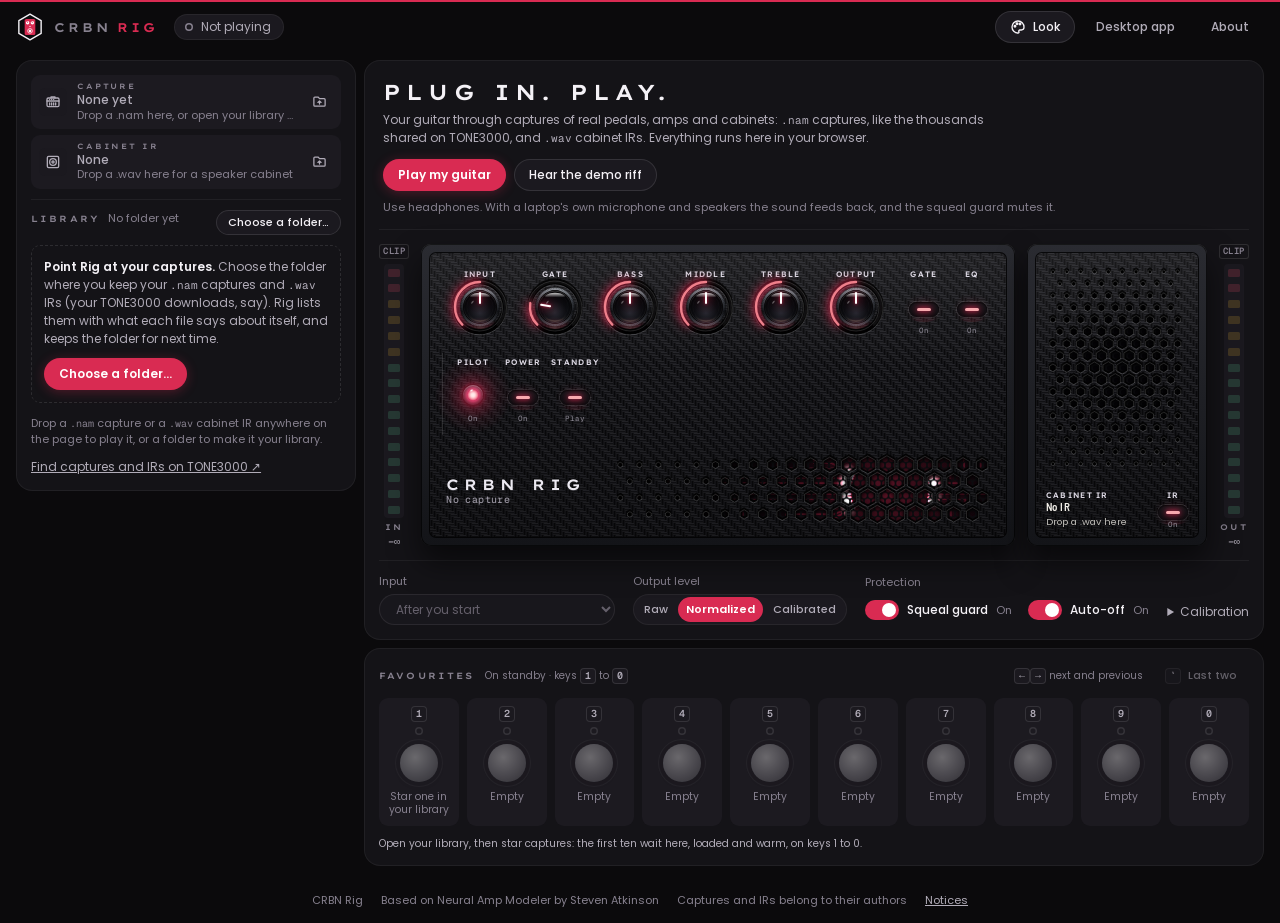
==== commit 695b31e9: "desktop, web: R6 step 1, the suite look on the desktop through %APPDATA%\CRBN\suite-look.json (D-CRB" ====
--- a/web/src/index.html
+++ b/web/src/index.html
@@ -20,7 +20,8 @@
   // Inside the desktop app (D-RIG-017) the page is crbn-rig.exe's window: data-host shows the app's words, not the site's.
   if (window.chrome && window.chrome.webview) document.documentElement.dataset.host = 'desktop'
   var h = document.documentElement, c = document.cookie.split('; ').filter(function (x) { return x.indexOf('crbn-look=') === 0 })[0]
-  var s = c ? JSON.parse(decodeURIComponent(c.slice(10))) : null
+  // the suite look: in the desktop app its file as the app last said (look.js keeps it), in a browser the cookie
+  var s = h.dataset.host === 'desktop' ? JSON.parse(localStorage.getItem('crbn-rig/suite') || 'null') : c ? JSON.parse(decodeURIComponent(c.slice(10))) : null
   var p = s && s.every ? s.prefs : JSON.parse(localStorage.getItem('crbn-rig/prefs') || 'null') || { look: localStorage.getItem('crbn-rig/look') }
   if (p && /^(capsule|holo|redline|daylight)$/.test(p.look)) h.dataset.look = p.look
   if (p && p.density === 'compact') h.dataset.density = 'compact'
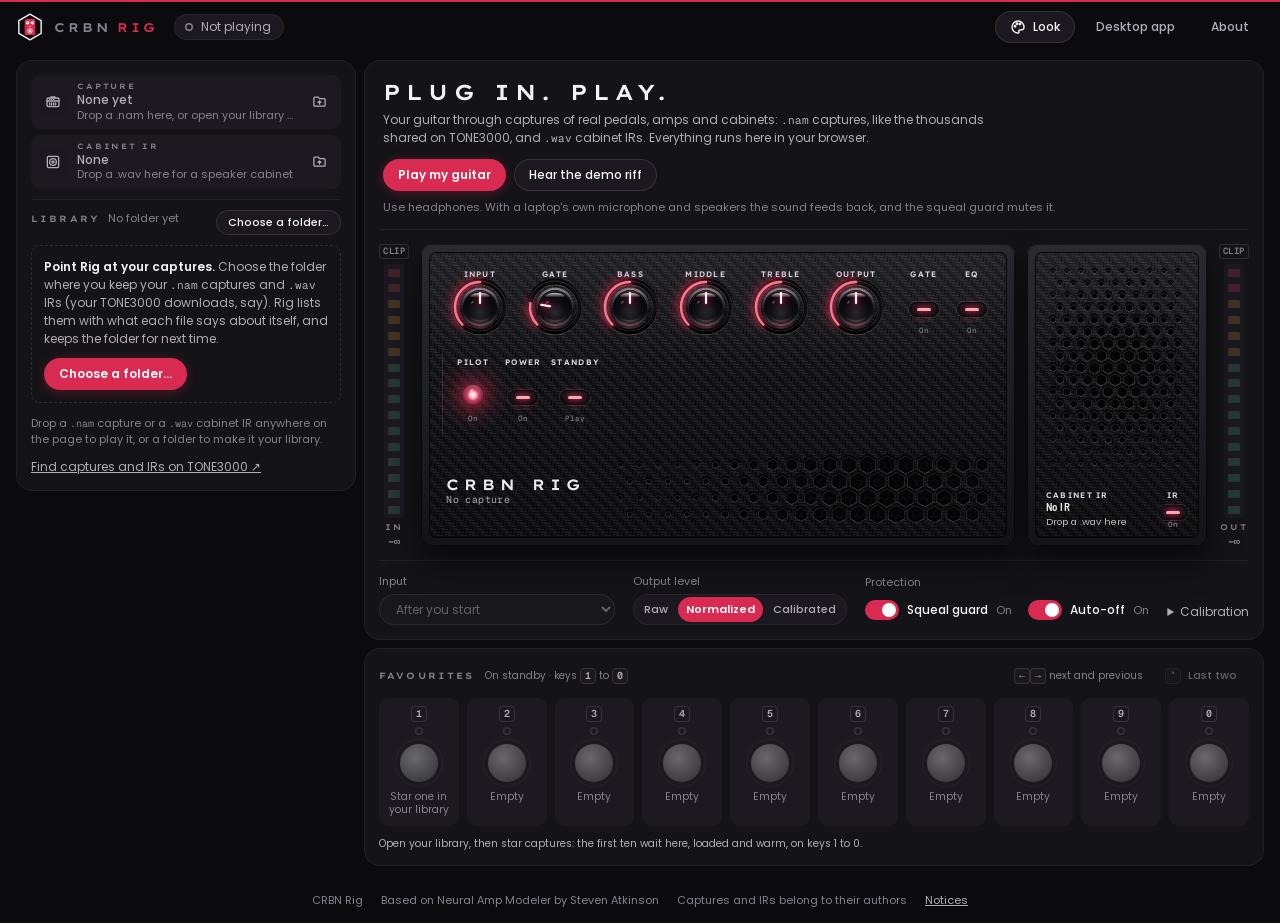
==== commit 4a725865: "web: Salvage's seventh sheet, Rusted green, the owner's third reference photograph (D-RIG-023, SYNC:" ====
--- a/web/src/index.html
+++ b/web/src/index.html
@@ -361,8 +361,9 @@
       authors and are not part of CRBN Rig. The demo riff and example capture come from Neural Amp Modeler Core.</p>
     <p>Salvage's sheet metal is photographed: Peeling orange by
       <a href="https://www.pixcrafter.com/grunge-metal-with-peeling-paint-texture-background/" target="_blank" rel="noopener">PixCrafter</a>,
-      Scuffed red by <a href="https://texturelabs.org/textures/metal_294/" target="_blank" rel="noopener">Texturelabs</a>, and the
-      others from Total Textures.</p>
+      Scuffed red by <a href="https://texturelabs.org/textures/metal_294/" target="_blank" rel="noopener">Texturelabs</a>,
+      Rusted green by <a href="https://www.textures4photoshop.com/tex/grunge-and-rust/old-rusty-painted-metal-texture-with-green-paint.aspx" target="_blank" rel="noopener">Textures4Photoshop</a>,
+      and the others from Total Textures.</p>
     <p>Your files stay <span data-web>in your browser</span><span data-desktop>on this computer</span>: nothing you load
       is uploaded.</p>
     <ul class="notices">
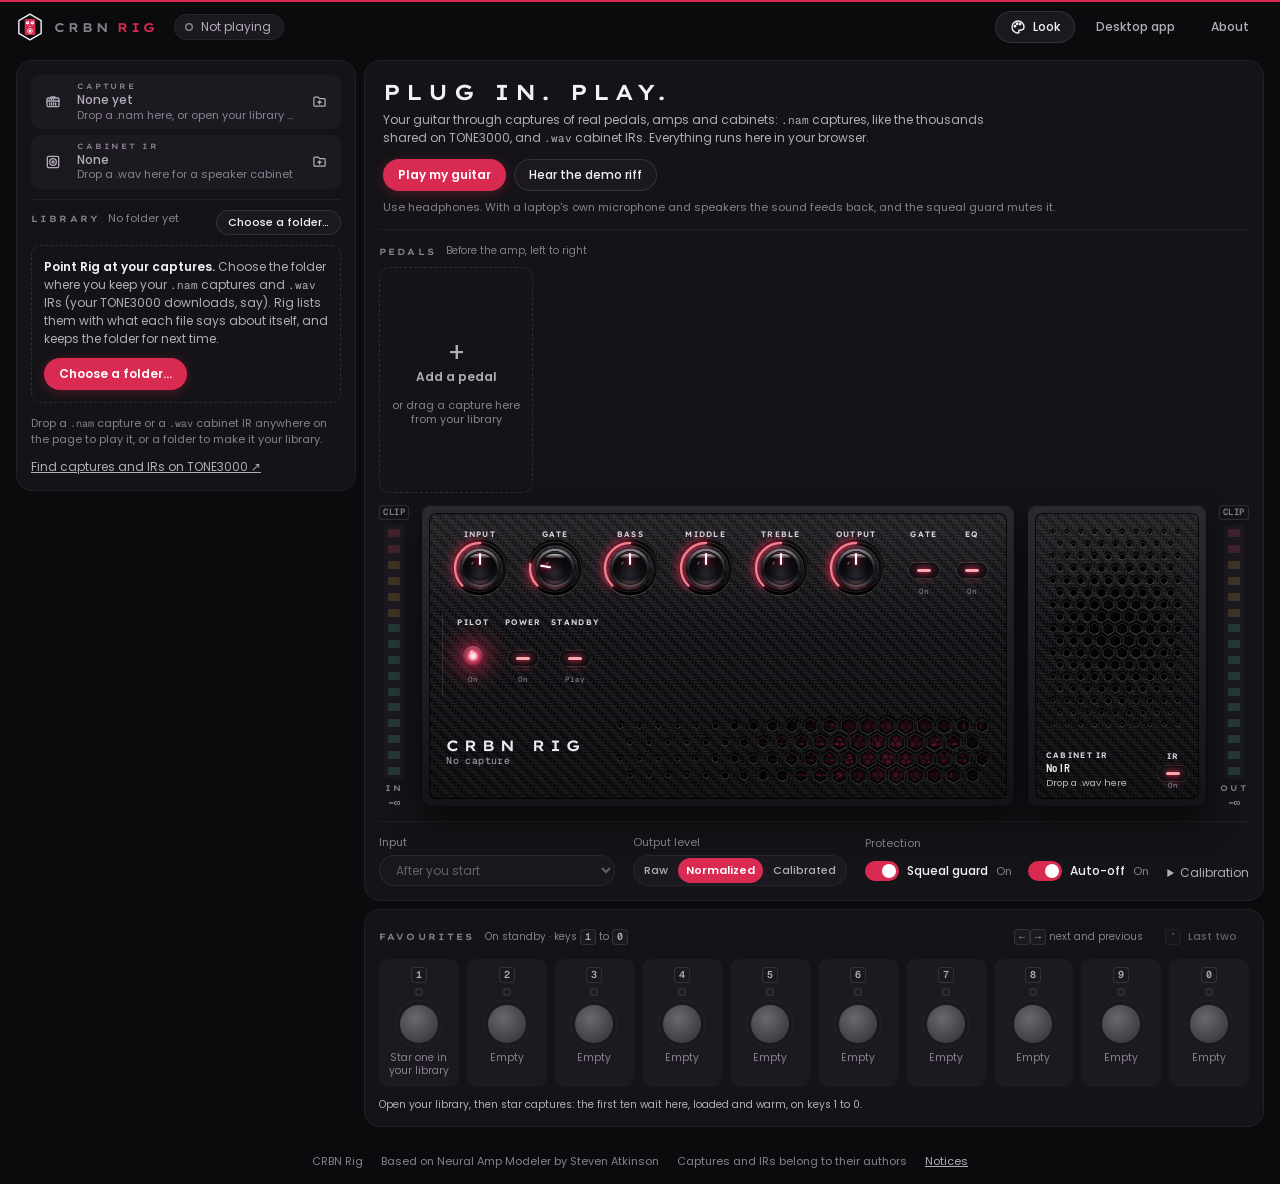
==== commit e1505bb4: "engine, web, desktop: R6 step 2, pedals in series: four pedal stages before the amp, a board of stom" ====
--- a/web/src/index.html
+++ b/web/src/index.html
@@ -151,6 +151,19 @@
       <button class="btn small" id="banner-on" type="button" aria-keyshortcuts="Space">Turn back on <kbd>Space</kbd></button>
     </div>
 
+    <!-- Pedals before the amp (build plan R6, P3-UX U5; drawn as D-RIG-008 (d) picked: stompboxes on a board above the
+         amp). Up to four captures in series, each stomped on and off with its footswitch; pedals.js draws and fills it. -->
+    <section class="board" id="board" aria-labelledby="board-title" data-slot="pedal">
+      <header class="board-head">
+        <h2 class="sec" id="board-title">Pedals</h2>
+        <span class="board-meta">Before the amp, left to right</span>
+        <span class="sp"></span>
+        <output class="load" id="load" title="How much of the audio thread's time the engine needs: the amp and each pedal on add to it" hidden></output>
+      </header>
+      <div class="board-row" id="board-row" role="group" aria-label="Pedals, in the order the signal meets them"></div>
+      <input type="file" accept=".nam" hidden id="pedal-file">
+    </section>
+
     <div class="chain">
       <!-- Power C, the big button (shown when picked in the look menu). -->
       <button class="pw-big" type="button" data-pw-main data-power-only="c" aria-pressed="true" aria-keyshortcuts="Space">
--- a/web/src/style.css
+++ b/web/src/style.css
@@ -489,6 +489,47 @@
 dialog h2 { font-size: calc(14px * var(--d-scale)); color: var(--text); }
 .notices { padding-left: 18px; color: var(--text-dim); }
 
+/* the pedals before the amp (build plan R6, P3-UX U5): stompboxes on a board above the amp, as D-RIG-008 (d) picked; the
+   kit's own pedal on the Hardware drawing (hw.js), the Rig Lab's stompbox on the islands and the stripe. Each says what
+   it is doing in words under its footswitch: On, Off, Loading, Cannot play. */
+.board { display: grid; gap: 8px; margin-bottom: 12px; border-radius: var(--r-sm); transition: outline-color var(--d1); }
+.board.over { outline: 2px dashed var(--accent); outline-offset: 4px; }
+.board-head { display: flex; align-items: center; gap: 6px 10px; flex-wrap: wrap; }
+.board-head .sp { flex: 1; }
+.board-meta { font-size: calc(11px * var(--d-scale)); color: var(--text-faint); white-space: nowrap; }
+.load { font: 500 var(--fs-xs) var(--font-mono); color: var(--text-dim); font-variant-numeric: tabular-nums; padding: 2px 7px; border-radius: 999px; box-shadow: inset 0 0 0 1px var(--line-2); }
+.load.hot { color: var(--text); box-shadow: inset 0 0 0 1.5px var(--warn, var(--bad)); }
+.board-row { display: flex; gap: 12px; align-items: flex-end; flex-wrap: wrap; min-width: 0; }
+.pspot { position: relative; flex: none; display: flex; flex-direction: column; }
+.pspot > .rig-hw { display: none; }
+:root[data-amp='b'] .pspot > .stomp { display: none; }
+:root[data-amp='b'] .pspot > .rig-hw { display: flex; flex-direction: column; }
+.pspot.empty { width: 122px; min-height: 176px; display: grid; place-content: center; justify-items: center; gap: 6px; padding: 10px; border-radius: var(--r-sm); border: 1.5px dashed var(--line-2); color: var(--text-faint); text-align: center; }
+:root[data-amp='b'] .pspot.empty { width: 154px; min-height: 226px; border-radius: 10px; }
+.pspot.empty small { font-size: var(--fs-xs); line-height: 1.3; }
+.padd { display: grid; justify-items: center; gap: 2px; border: 0; background: none; color: var(--text-dim); font: 600 var(--fs-s) var(--font-ui); cursor: pointer; padding: 6px 8px; border-radius: var(--r-sm); }
+.padd b { font: 400 26px/1 var(--font-ui); }
+.padd:hover, .padd:focus-visible { color: var(--text); background: var(--sel); }
+.pspot .prm { position: absolute; top: -8px; right: -8px; z-index: 6; width: 24px; height: 24px; border-radius: 50%; border: 1px solid var(--line-2); background: var(--panel); color: var(--text-dim); font: 600 15px/1 var(--font-ui); cursor: pointer; opacity: 0; transition: opacity var(--d1); }
+.pspot:is(:hover, :focus-within) .prm, .prm:focus-visible { opacity: 1; }
+@media (hover: none) { .pspot .prm { opacity: 1; } }
+.stomp { width: 122px; min-height: 176px; display: grid; justify-items: center; align-content: start; gap: 6px; padding: 10px 8px 8px; border-radius: var(--r-sm); background: var(--panel-2); box-shadow: inset 0 0 0 1px var(--line); }
+.stomp .sk { display: flex; gap: 2px; }
+.stomp .knob { min-width: 0; }
+.stomp .knob svg { width: 42px; height: 42px; }
+.stomp .led { width: 9px; height: 9px; border-radius: 50%; background: var(--line-2); }
+.pspot[data-state='on'] .stomp .led { background: var(--accent); box-shadow: 0 0 8px 1px color-mix(in oklab, var(--accent) 70%, transparent); }
+.stomp .sn { max-width: 100%; font: 600 var(--fs-xs)/1.2 var(--font-ui); text-align: center; overflow: hidden; text-overflow: ellipsis; white-space: nowrap; }
+.stomp .fs { width: 32px; height: 32px; margin-top: auto; border-radius: 50%; border: 0; cursor: pointer; background: radial-gradient(circle at 40% 35%, #fafafa, #9b9ba0 55%, #55555b); box-shadow: 0 0 0 3px var(--line-2), 0 2px 3px rgba(0, 0, 0, .4); }
+.stomp .fs:active { transform: scale(.94); }
+.stomp .fs:focus-visible { outline: 2px solid var(--accent); outline-offset: 3px; }
+.pspot .st { font: 600 calc(9.5px * var(--d-scale)) / 1 var(--font-display); letter-spacing: var(--d-track); text-transform: uppercase; color: var(--text-dim); }
+.pspot[data-state='off'] .st { color: var(--text-faint); }
+.pspot[data-state='failed'] .st { color: var(--bad); }
+/* the kit's pedal: its name fits its face, and its state word sits under it */
+.pspot > .rig-hw .pname { max-width: 100%; overflow: hidden; text-overflow: ellipsis; }
+.pspot > .rig-hw::after { content: attr(data-word); display: block; margin-top: 6px; text-align: center; font: 600 calc(9.5px * var(--d-scale)) / 1 var(--font-display); letter-spacing: var(--d-track); text-transform: uppercase; color: var(--text-dim); }
+
 /* favourites on standby (build plan R5, P3-UX U4): ten pads on keys 1 to 0, drawn as footswitches (A, the default),
    keycaps (B) or a setlist (C) (D-RIG-008 (d); the Rig Lab's drawings). A pad says what it is doing in words: Playing,
    Switching, Loading, Cannot play. */
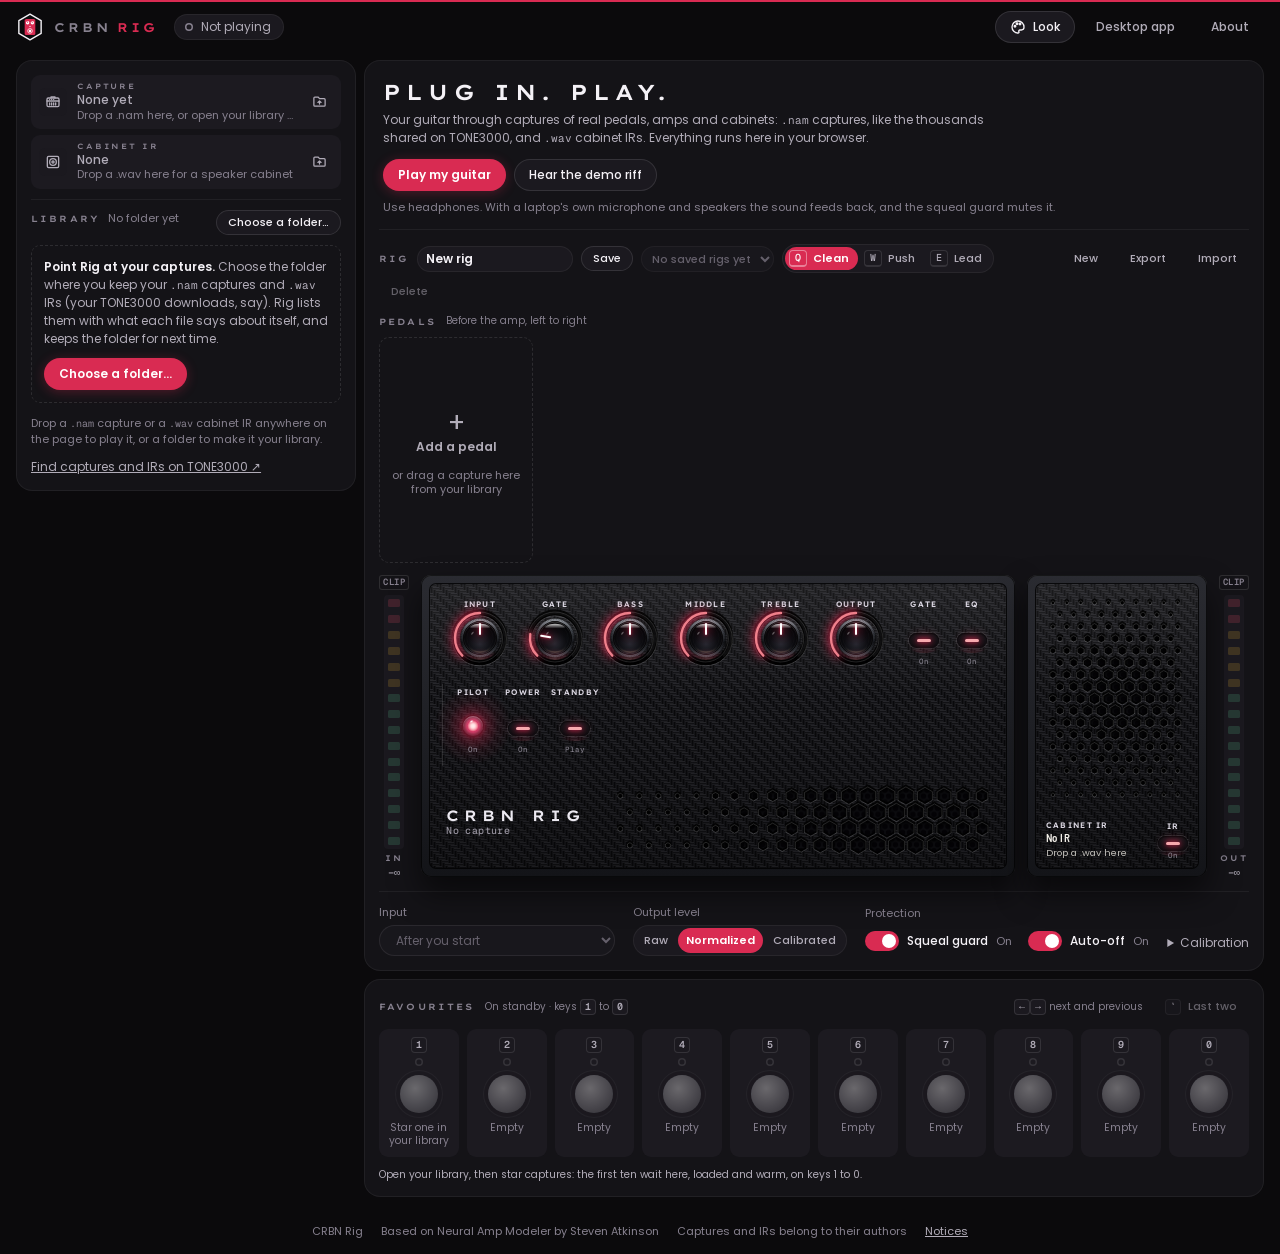
==== commit 20184821: "web: R6 step 3, rigs and variants on Q, W and E, pedals moved along the board, a pedal's Tone and it" ====
--- a/web/src/index.html
+++ b/web/src/index.html
@@ -1,5 +1,5 @@
 <!doctype html>
-<html lang="en" data-product="rig" data-look="capsule" data-layout="b" data-amp="b" data-meters="b" data-library="a" data-pads="a">
+<html lang="en" data-product="rig" data-look="capsule" data-layout="b" data-amp="b" data-meters="b" data-library="a" data-pads="a" data-pedals="b">
 <head>
 <meta charset="utf-8">
 <meta name="viewport" content="width=device-width, initial-scale=1">
@@ -26,7 +26,7 @@
   if (p && /^(capsule|holo|redline|daylight)$/.test(p.look)) h.dataset.look = p.look
   if (p && p.density === 'compact') h.dataset.density = 'compact'
   var r = JSON.parse(localStorage.getItem('crbn-rig/rig') || '{}')
-  ;['layout', 'amp', 'meters', 'library', 'pads'].forEach(function (k) { if (/^[abc]$/.test(r[k])) h.dataset[k] = r[k] })
+  ;['layout', 'amp', 'meters', 'library', 'pads', 'pedals'].forEach(function (k) { if (/^[abc]$/.test(r[k])) h.dataset[k] = r[k] })
   if (/^[a-z]+$/.test(r.salvWords || '')) h.dataset.salvWords = r.salvWords
 } catch (e) {}
 </script>
@@ -151,6 +151,22 @@
       <button class="btn small" id="banner-on" type="button" aria-keyshortcuts="Space">Turn back on <kbd>Space</kbd></button>
     </div>
 
+    <!-- The rig (build plan R6 step 3, P3-UX U5): its name, saved by name and opened again, exported and imported as a
+         small JSON file of names and references; its variants on Q, W and E. rigs.js and app.js fill it. -->
+    <section class="rig-bar" id="rig-bar" aria-labelledby="rig-bar-title" data-state="new">
+      <h2 class="sec" id="rig-bar-title">Rig</h2>
+      <input class="rig-name" id="rig-name" type="text" maxlength="60" spellcheck="false" autocomplete="off" aria-label="This rig's name">
+      <button class="btn small" id="rig-save" type="button">Save</button>
+      <select class="rig-pick" id="rig-pick" aria-label="Open a saved rig"></select>
+      <div class="variants" id="variants" role="radiogroup" aria-label="Variants, on keys Q, W and E: the pedals set three ways"></div>
+      <span class="sp"></span>
+      <button class="btn small ghost" id="rig-new" type="button" title="Keep playing this, as a new rig">New</button>
+      <button class="btn small ghost" id="rig-export" type="button" title="Save this rig as a small file of names: share it, or keep it">Export</button>
+      <button class="btn small ghost" id="rig-import" type="button" title="Open a rig file">Import</button>
+      <button class="btn small ghost" id="rig-delete" type="button" disabled>Delete</button>
+      <input type="file" id="rig-file" accept=".json,application/json" hidden>
+    </section>
+
     <!-- Pedals before the amp (build plan R6, P3-UX U5; drawn as D-RIG-008 (d) picked: stompboxes on a board above the
          amp). Up to four captures in series, each stomped on and off with its footswitch; pedals.js draws and fills it. -->
     <section class="board" id="board" aria-labelledby="board-title" data-slot="pedal">
@@ -331,6 +347,8 @@
       <button type="button" role="radio" data-value="b">LED</button><button type="button" role="radio" data-value="a">Bars</button><button type="button" role="radio" data-value="c">VU</button></div></div>
     <div class="lm-row"><span id="lm-library-l">Library</span><div class="segmented" data-rig="library" role="radiogroup" aria-labelledby="lm-library-l">
       <button type="button" role="radio" data-value="a">List</button><button type="button" role="radio" data-value="b">Cards</button><button type="button" role="radio" data-value="c">Shelves</button></div></div>
+    <div class="lm-row"><span id="lm-pedals-l">Pedals</span><div class="segmented" data-rig="pedals" role="radiogroup" aria-labelledby="lm-pedals-l">
+      <button type="button" role="radio" data-value="b">Stompboxes</button><button type="button" role="radio" data-value="a">Rows</button><button type="button" role="radio" data-value="c">Chain chips</button></div></div>
     <div class="lm-row"><span id="lm-pads-l">Favourites</span><div class="segmented" data-rig="pads" role="radiogroup" aria-labelledby="lm-pads-l">
       <button type="button" role="radio" data-value="a">Footswitches</button><button type="button" role="radio" data-value="b">Keycaps</button><button type="button" role="radio" data-value="c">Setlist</button></div></div>
     <div class="lm-row"><span id="lm-power-l">Power</span><div class="segmented" data-rig="power" role="radiogroup" aria-labelledby="lm-power-l">
--- a/web/src/style.css
+++ b/web/src/style.css
@@ -530,6 +530,99 @@
 .pspot > .rig-hw .pname { max-width: 100%; overflow: hidden; text-overflow: ellipsis; }
 .pspot > .rig-hw::after { content: attr(data-word); display: block; margin-top: 6px; text-align: center; font: 600 calc(9.5px * var(--d-scale)) / 1 var(--font-display); letter-spacing: var(--d-track); text-transform: uppercase; color: var(--text-dim); }
 
+/* R6 step 3: each pedal's Tone and its switch (on, or bypassed: the capture as captured), its grip and arrows to move it
+   along the board, and the board's other two drawings, rows (a) and chain chips (c), from the Rig Lab. */
+.stomp { width: 150px; }
+.stomp .knob svg { width: 40px; height: 40px; }
+.stomp .sl { display: flex; align-items: center; gap: 10px; }
+.tsw { display: inline-flex; align-items: center; gap: 5px; padding: 2px 8px 2px 5px; border-radius: 999px; border: 1px solid var(--line-2); background: var(--field); color: var(--text-dim); font: 600 calc(9.5px * var(--d-scale)) / 1.4 var(--font-display); letter-spacing: var(--d-track); text-transform: uppercase; cursor: pointer; }
+.tsw i { width: 7px; height: 7px; border-radius: 50%; box-shadow: inset 0 0 0 1.5px var(--text-faint); }
+.tsw[aria-pressed='true'] { color: var(--text); border-color: color-mix(in oklab, var(--accent) 55%, var(--line-2)); }
+.tsw[aria-pressed='true'] i { background: var(--accent); box-shadow: 0 0 6px var(--accent); }
+.tsw[aria-pressed='false']::after { content: ' off'; text-transform: none; letter-spacing: 0; font-weight: 500; color: var(--text-faint); }
+.tsw:focus-visible { outline: 2px solid var(--accent); outline-offset: 2px; }
+.ptools { position: absolute; top: -8px; left: -6px; z-index: 6; display: flex; align-items: center; gap: 2px; opacity: 0; transition: opacity var(--d1); }
+.pspot:is(:hover, :focus-within) .ptools { opacity: 1; }
+@media (hover: none) { .ptools { opacity: 1; } }
+.pgrip { display: inline-grid; place-items: center; width: 18px; height: 24px; border-radius: 6px; color: var(--text-faint); cursor: grab; background: var(--panel); border: 1px solid var(--line-2); }
+.pgrip svg { width: 8px; height: 13px; fill: currentColor; }
+.pgrip:active { cursor: grabbing; }
+.pmove { display: inline-flex; gap: 2px; }
+.pmove button { width: 22px; height: 22px; display: grid; place-items: center; border-radius: 6px; border: 1px solid var(--line-2); background: var(--panel); color: var(--text-dim); font: 600 15px/1 var(--font-ui); cursor: pointer; padding: 0; }
+.pmove button:disabled { opacity: .35; cursor: default; }
+.pmove button:not(:disabled):hover { color: var(--text); }
+/* the kit's pedal: the Tone's switch made small beside the lamp */
+.rig-hw .pedal .pled { justify-content: center; }
+.rig-hw .ptone .cc { flex-direction: row; align-items: center; gap: 3px; min-width: 0; }
+.rig-hw .ptone .sw { transform: scale(.62); margin: -9px -6px; }
+.rig-hw .ptone .lb { font-size: 8px; }
+.rig-hw .ptone .st { display: none; }
+.rig-hw .pknobs .cc { min-width: 38px; }
+
+/* rows (a): a list of places, each a grip, a switch, the name and its state, the knobs and the Tone, the arrows */
+#board-row[data-drawing='a'] { flex-direction: column; align-items: stretch; flex-wrap: nowrap; gap: 6px; }
+.prow { flex-direction: row; align-items: center; gap: 10px; padding: 6px 10px; border-radius: var(--r-sm); background: var(--panel-2); box-shadow: inset 0 0 0 1px var(--line); min-height: 52px; }
+.prow.empty { width: auto; min-height: 44px; display: flex; flex-direction: row; justify-content: center; gap: 10px; padding: 4px 10px; border-radius: var(--r-sm); }
+.prow.empty .padd { display: inline-flex; gap: 6px; align-items: center; }
+.prow.empty .padd b { font-size: 18px; }
+.prow .pgrip { border: 0; background: none; }
+.prow .pn { flex: 1 1 120px; min-width: 0; font: 600 var(--fs-s) var(--font-ui); overflow: hidden; text-overflow: ellipsis; white-space: nowrap; }
+.prow .st { width: 70px; }
+.prow .sk { display: flex; align-items: center; gap: 2px; }
+.prow .knob svg { width: 34px; height: 34px; }
+.prow .prm { position: static; opacity: 1; width: 22px; height: 22px; }
+.fsw { flex: none; display: inline-flex; align-items: center; gap: 6px; padding: 0; border: 0; background: none; cursor: pointer; color: var(--text-dim); }
+.fsw i { width: 30px; height: 17px; border-radius: 999px; background: var(--field); box-shadow: inset 0 0 0 1px var(--line-2); position: relative; transition: background var(--d1); }
+.fsw i::after { content: ''; position: absolute; top: 2px; left: 2px; width: 13px; height: 13px; border-radius: 50%; background: var(--text-faint); transition: transform var(--d1), background var(--d1); }
+.fsw[aria-pressed='true'] i { background: color-mix(in oklab, var(--accent) 30%, var(--field)); }
+.fsw[aria-pressed='true'] i::after { transform: translateX(13px); background: var(--accent); }
+.fsw:focus-visible { outline: 2px solid var(--accent); outline-offset: 2px; border-radius: 999px; }
+
+/* chain chips (c): one line from the input to the output; a pedal's chip opens its controls underneath */
+#board-row[data-drawing='c'] { flex-direction: column; align-items: stretch; flex-wrap: nowrap; gap: 8px; }
+.pchain { display: flex; flex-wrap: wrap; align-items: center; gap: 6px; }
+.pchain .arr { color: var(--text-faint); font-size: 12px; }
+.pchip { display: inline-flex; align-items: center; gap: 6px; padding: 4px 11px; border-radius: var(--r-chip); background: var(--panel-2); box-shadow: inset 0 0 0 1px var(--line-2); font-size: var(--fs-xs); white-space: nowrap; max-width: 260px; }
+.pchip > span { overflow: hidden; text-overflow: ellipsis; }
+.pchip.io { color: var(--text-dim); }
+.pchip.amp { background: color-mix(in oklab, var(--accent) 16%, var(--panel-2)); box-shadow: inset 0 0 0 1px color-mix(in oklab, var(--accent) 50%, transparent); font-weight: 600; }
+.pchip.add { background: transparent; padding: 0; box-shadow: inset 0 0 0 1px var(--line-2); }
+.pchip.add .padd { display: inline-flex; gap: 4px; align-items: center; padding: 4px 11px; font-size: var(--fs-xs); border-radius: var(--r-chip); }
+.pchip.add .padd b { font-size: 14px; }
+.pchip.ped { padding: 0; }
+.ccb { display: inline-flex; align-items: center; gap: 6px; padding: 4px 11px; border: 0; background: none; color: var(--text); font: 500 var(--fs-xs) var(--font-ui); cursor: pointer; border-radius: var(--r-chip); max-width: 260px; }
+.ccb .pn { overflow: hidden; text-overflow: ellipsis; }
+.ccb small { color: var(--text-faint); font-size: calc(10.5px * var(--d-scale)); }
+.ccb .led { width: 7px; height: 7px; border-radius: 50%; box-shadow: inset 0 0 0 1.5px var(--text-faint); flex: none; }
+.pchip.ped[data-state='on'] .led { background: var(--accent); box-shadow: 0 0 6px var(--accent); }
+.ccb[aria-expanded='true'] { box-shadow: inset 0 0 0 1.5px var(--accent); }
+.ccb:focus-visible { outline: 2px solid var(--accent); outline-offset: 2px; }
+.pchip.ped[data-state='failed'] small { color: var(--bad); }
+.cpanel { display: grid; gap: 6px; padding: 8px 10px; border-radius: var(--r-sm); background: var(--panel-2); box-shadow: inset 0 0 0 1px var(--line); }
+.cpanel .cp-head { display: flex; align-items: center; gap: 10px; }
+.cpanel .pn { flex: 1; min-width: 0; font: 600 var(--fs-s) var(--font-ui); overflow: hidden; text-overflow: ellipsis; white-space: nowrap; }
+.cpanel .sk { display: flex; align-items: center; gap: 4px; flex-wrap: wrap; }
+.cpanel .knob svg { width: 38px; height: 38px; }
+.cpanel .prm { position: static; opacity: 1; width: 22px; height: 22px; }
+
+/* the rig bar (R6 step 3): the rig's name, Save, the saved rigs, the variants on Q, W and E */
+.rig-bar { display: flex; align-items: center; flex-wrap: wrap; gap: 6px 8px; margin-bottom: 10px; }
+.rig-bar .sp { flex: 1; }
+.rig-name { width: 13em; min-width: 8em; font: 600 var(--fs-s) var(--font-ui); color: var(--text); background: var(--field); border: 1px solid var(--line); border-radius: var(--r-btn); padding: 3px 8px; }
+.rig-name:focus-visible { outline: 2px solid var(--accent); outline-offset: 1px; }
+.rig-pick { max-width: 14em; font: 500 var(--fs-xs) var(--font-ui); color: var(--text-dim); background: var(--field); border: 1px solid var(--line); border-radius: var(--r-btn); padding: 3px 6px; }
+#rig-save.dirty::after { content: ''; display: inline-block; width: 6px; height: 6px; margin-left: 6px; border-radius: 50%; background: var(--accent); vertical-align: 1px; }
+.rig-bar[data-state='saved'] #rig-save { color: var(--text-dim); }
+.variants { display: flex; background: var(--field); border: 1px solid var(--line); border-radius: var(--r-btn); padding: 2px; gap: 2px; }
+.variants button { display: inline-flex; align-items: center; gap: 6px; font: 500 var(--fs-xs) var(--font-ui); color: var(--text-dim); background: transparent; border: 0; border-radius: var(--r-btn); padding: 3px 9px 3px 4px; cursor: pointer; white-space: nowrap; }
+.variants button:hover { color: var(--text); }
+.variants button[aria-checked='true'] { background: var(--accent); color: var(--accent-ink); font-weight: 600; }
+.variants button[aria-checked='true'] kbd { color: inherit; border-color: color-mix(in oklab, var(--accent-ink) 40%, transparent); background: transparent; }
+.variants input { width: 7em; font: 600 var(--fs-xs) var(--font-ui); padding: 1px 4px; border: 1px solid var(--line-2); border-radius: 4px; background: var(--panel); color: var(--text); }
+:root[data-look='holo'] .variants button[aria-checked='true'] { background: rgba(79, 227, 255, .1); color: #dff8ff; box-shadow: inset 0 0 0 1px rgba(79, 227, 255, .5); }
+:root[data-look='redline'] .variants { background: transparent; border-color: var(--line-2); }
+:root[data-look='redline'] .variants button[aria-checked='true'] { background: transparent; color: var(--text); box-shadow: inset 0 -3px 0 var(--accent); }
+
 /* favourites on standby (build plan R5, P3-UX U4): ten pads on keys 1 to 0, drawn as footswitches (A, the default),
    keycaps (B) or a setlist (C) (D-RIG-008 (d); the Rig Lab's drawings). A pad says what it is doing in words: Playing,
    Switching, Loading, Cannot play. */
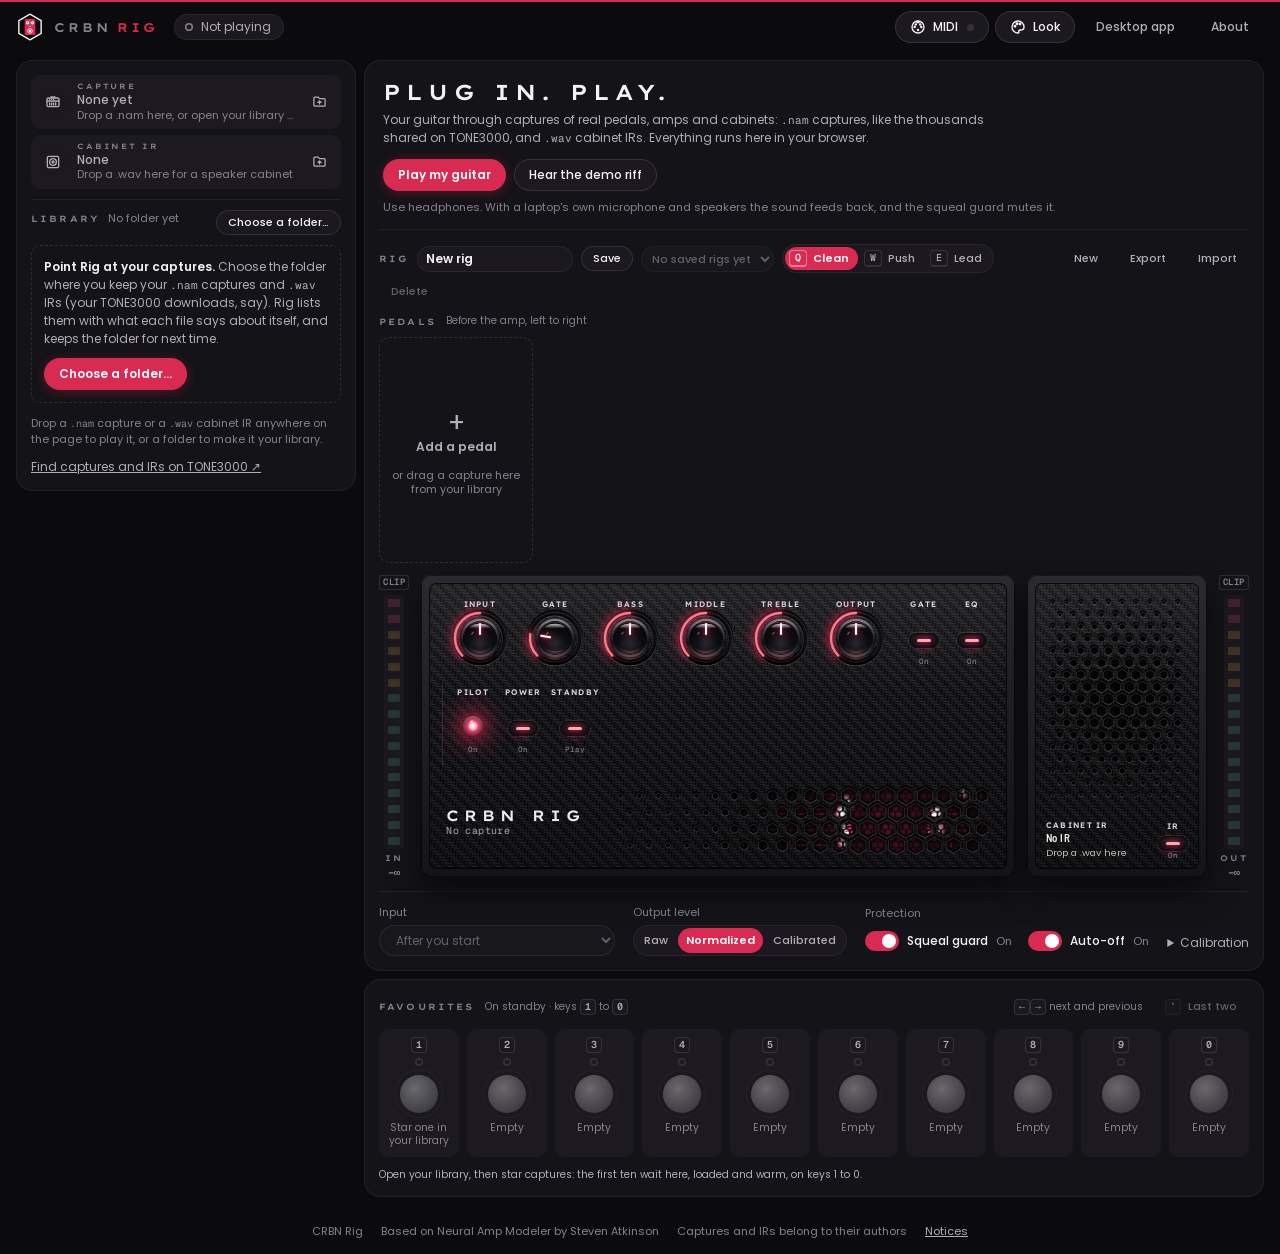
==== commit 20f43166: "R7: MIDI in both builds through Web MIDI; the MIDI dock learns a control dragged onto it (SYNC:RIG-0" ====
--- a/web/src/index.html
+++ b/web/src/index.html
@@ -64,6 +64,10 @@
     <button class="btn small" id="stop" type="button" hidden>Stop</button>
   </div>
   <nav class="actions" aria-label="Page">
+    <!-- MIDI (build plan R7, P3-UX U6): opens the dock; its lamp blinks as messages arrive. -->
+    <button class="btn look-btn midi-btn" id="midi-open" type="button" aria-expanded="false" aria-controls="midi-dock" data-state="off" title="MIDI: off">
+      <svg class="ic" viewBox="0 0 24 24" aria-hidden="true"><circle cx="12" cy="12" r="9"/><path d="M10.5 3.2v2.3h3V3.2"/><circle cx="7" cy="12" r=".9"/><circle cx="17" cy="12" r=".9"/><circle cx="8.6" cy="8.2" r=".9"/><circle cx="15.4" cy="8.2" r=".9"/><circle cx="12" cy="16.6" r=".9"/></svg>MIDI<i class="midi-lamp" aria-hidden="true"></i>
+    </button>
     <button class="btn look-btn" id="look-open" type="button" aria-expanded="false" aria-controls="look-menu">
       <svg class="ic" viewBox="0 0 24 24" aria-hidden="true"><path d="M12 3a9 9 0 1 0 0 18c1.3 0 1.8-1 1.3-2-.6-1.2.2-2.5 1.5-2.5H17a4 4 0 0 0 4-4C21 7 17 3 12 3z"/><circle cx="7.5" cy="11" r="1.2"/><circle cx="10.5" cy="7.2" r="1.2"/><circle cx="15" cy="7.6" r="1.2"/></svg>Look
     </button>
@@ -377,6 +381,24 @@
 </div>
 
 <div class="toast" id="toast" role="alert" hidden></div>
+
+<!-- The MIDI dock (build plan R7, P3-UX U6, D-RIG-027; midi.js): what is connected, the place to drop a control, the
+     mappings, and what arrives. While it is open the page is in map mode: a press on a control learns it. -->
+<section class="midi-dock" id="midi-dock" aria-labelledby="midi-title" hidden>
+  <header class="md-head">
+    <h2 id="midi-title">MIDI</h2>
+    <span class="md-ports" id="midi-ports" aria-live="polite"></span>
+    <span class="sp"></span>
+    <label class="toggle"><input type="checkbox" id="midi-on"><span class="tg" aria-hidden="true"></span><b>MIDI</b><small class="tg-state"></small></label>
+    <button class="btn small ghost" id="midi-close" type="button">Close <kbd>Esc</kbd></button>
+  </header>
+  <div class="md-body">
+    <div class="md-drop" id="midi-drop" data-state="idle" aria-live="polite"></div>
+    <section class="md-col" aria-labelledby="midi-maps-h"><h3 class="sec" id="midi-maps-h">Mapped</h3><ol class="md-maps" id="midi-maps"></ol></section>
+    <section class="md-col md-mon" aria-labelledby="midi-log-h"><h3 class="sec" id="midi-log-h">Arriving</h3><ol class="md-log" id="midi-log"></ol></section>
+  </div>
+</section>
+<div class="midi-layer" id="midi-layer" aria-hidden="true"></div>
 
 <dialog id="about" aria-labelledby="about-title">
   <form method="dialog">
--- a/web/src/style.css
+++ b/web/src/style.css
@@ -532,8 +532,10 @@
 
 /* R6 step 3: each pedal's Tone and its switch (on, or bypassed: the capture as captured), its grip and arrows to move it
    along the board, and the board's other two drawings, rows (a) and chain chips (c), from the Rig Lab. */
-.stomp { width: 150px; }
+.stomp { width: 168px; }
+.stomp .sk { gap: 4px; }
 .stomp .knob svg { width: 40px; height: 40px; }
+.stomp .knob output, .prow .knob output, .cpanel .knob output { white-space: nowrap; font-size: calc(10px * var(--d-scale)); }
 .stomp .sl { display: flex; align-items: center; gap: 10px; }
 .tsw { display: inline-flex; align-items: center; gap: 5px; padding: 2px 8px 2px 5px; border-radius: 999px; border: 1px solid var(--line-2); background: var(--field); color: var(--text-dim); font: 600 calc(9.5px * var(--d-scale)) / 1.4 var(--font-display); letter-spacing: var(--d-track); text-transform: uppercase; cursor: pointer; }
 .tsw i { width: 7px; height: 7px; border-radius: 50%; box-shadow: inset 0 0 0 1.5px var(--text-faint); }
@@ -555,7 +557,7 @@
 .rig-hw .pedal .pled { justify-content: center; }
 .rig-hw .ptone .cc { flex-direction: row; align-items: center; gap: 3px; min-width: 0; }
 .rig-hw .ptone .sw { transform: scale(.62); margin: -9px -6px; }
-.rig-hw .ptone .lb { font-size: 8px; }
+.rig-hw .ptone .lb { font-size: 8px; color: #ece8e2; background: rgba(12, 11, 12, .62); padding: 1px 4px; border-radius: 3px; text-shadow: none; }
 .rig-hw .ptone .st { display: none; }
 .rig-hw .pknobs .cc { min-width: 38px; }
 
@@ -706,3 +708,94 @@
   .look-menu { top: auto; bottom: 0; right: 0; left: 0; width: 100%; max-height: 80vh; border-radius: var(--r-pop) var(--r-pop) 0 0; padding-bottom: calc(16px + env(safe-area-inset-bottom, 0px)); }
 }
 @media (prefers-reduced-motion: reduce) { * { transition: none !important; } }
+
+/* ---------------------------------------------------------------- MIDI (build plan R7, P3-UX U6) */
+/* The header's MIDI button: a lamp that is dark when MIDI is off, lit when a controller is connected, and blinks as
+   messages arrive. Its state is in its title and the dock as words, never the lamp alone. */
+.midi-btn .midi-lamp { width: 7px; height: 7px; border-radius: 50%; margin-left: 2px; background: var(--line-2); flex: none; transition: background 60ms, box-shadow 60ms; }
+.midi-btn[data-state='on'] .midi-lamp { background: color-mix(in oklab, var(--accent) 55%, var(--panel)); }
+.midi-btn[data-state='empty'] .midi-lamp { background: transparent; box-shadow: inset 0 0 0 1.5px var(--text-faint); }
+.midi-btn.blink .midi-lamp { background: var(--accent); box-shadow: 0 0 8px var(--accent); }
+.midi-btn[aria-expanded='true'] { border-color: var(--accent); color: var(--accent-text); }
+
+/* The dock: along the bottom of the window while it is open; the page makes room for it (midi.js). */
+.midi-dock {
+  position: fixed; left: 0; right: 0; bottom: 0; z-index: 25; max-height: min(46vh, 380px); overflow: auto;
+  background: var(--popover); border-top: 1px solid var(--line-2); box-shadow: 0 -14px 40px rgba(0, 0, 0, .4);
+  padding: 10px 16px 14px; display: grid; gap: 10px;
+}
+:root[data-look='daylight'] .midi-dock { box-shadow: 0 -10px 30px rgba(40, 20, 40, .14); }
+.md-head { display: flex; align-items: center; gap: 10px 14px; flex-wrap: wrap; }
+.md-head h2 { font-size: calc(12px * var(--d-scale)); color: var(--text); }
+.md-ports { font-size: var(--fs-xs); color: var(--text-dim); min-width: 0; overflow: hidden; text-overflow: ellipsis; white-space: nowrap; }
+.md-head .sp { flex: 1; }
+.md-body { display: grid; grid-template-columns: minmax(220px, 1fr) minmax(300px, 1.5fr) minmax(220px, 1fr); gap: 12px; align-items: start; }
+@media (max-width: 900px) { .md-body { grid-template-columns: minmax(0, 1fr); } }
+.md-drop {
+  display: grid; gap: 8px; align-content: start; padding: 12px; min-height: 96px; border-radius: var(--r-sm);
+  border: 1.5px dashed var(--line-2); background: var(--panel-2); font-size: var(--fs-s); color: var(--text-dim);
+  transition: border-color var(--d1), background var(--d1);
+}
+.md-drop b { color: var(--text); font-weight: 600; }
+.md-drop .md-say { margin: 0; }
+.md-drop .md-say.ok::before { content: '\2713\00a0'; color: var(--accent-text); font-weight: 700; }
+.md-drop .md-note { margin: 0; font-size: var(--fs-xs); color: var(--text-faint); }
+.md-drop[data-state='learning'] { border-style: solid; border-color: var(--accent); background: color-mix(in oklab, var(--accent) 10%, var(--panel-2)); }
+.md-drop[data-state='learning'] .md-say::before { content: ''; display: inline-block; width: 8px; height: 8px; margin-right: 8px; border-radius: 50%; background: var(--accent); animation: md-pulse 1s ease-in-out infinite; vertical-align: 1px; }
+.md-drop[data-state='learning'] .btn { justify-self: start; }
+@keyframes md-pulse { 50% { opacity: .2; } }
+@media (prefers-reduced-motion: reduce) { .md-drop[data-state='learning'] .md-say::before { animation: none; } }
+.midi-dock.drop-over .md-drop { border-style: solid; border-color: var(--accent); background: color-mix(in oklab, var(--accent) 14%, var(--panel-2)); }
+.md-pick { display: flex; align-items: center; gap: 8px; font-size: var(--fs-xs); }
+.md-pick select { font: 400 var(--fs-xs) var(--font-ui); color: var(--text); background: var(--field); border: 1px solid var(--line-2); border-radius: var(--r-field); padding: 3px 6px; min-width: 0; flex: 1; }
+.md-col { display: grid; gap: 6px; min-width: 0; }
+.md-maps, .md-log { list-style: none; margin: 0; padding: 0; display: grid; gap: 4px; }
+.md-none { font-size: var(--fs-xs); color: var(--text-faint); padding: 4px 2px; }
+.md-map { display: grid; grid-template-columns: minmax(0, 1fr) auto auto; grid-template-areas: 'what msg rm' 'how how how'; align-items: center; gap: 4px 10px; padding: 6px 8px; border-radius: var(--r-sm); background: var(--panel-2); box-shadow: inset 0 0 0 1px var(--line); }
+.md-what { grid-area: what; display: flex; align-items: baseline; gap: 8px; min-width: 0; font-size: var(--fs-s); }
+.md-what b { font-weight: 600; white-space: nowrap; }
+.md-what small { color: var(--text-faint); font-size: var(--fs-xs); overflow: hidden; text-overflow: ellipsis; white-space: nowrap; }
+.md-msg { grid-area: msg; font: 500 11px var(--font-mono); color: var(--accent-text); white-space: nowrap; }
+.md-map .md-mode, .md-map .md-range, .md-map .md-how { grid-area: how; }
+.md-map .md-mode { justify-self: start; }
+.md-map .md-mode button { font-size: var(--fs-xs); padding: 1px 10px; }
+.md-how { color: var(--text-faint); font-size: var(--fs-xs); }
+.md-range { display: grid; grid-template-columns: 1fr 1fr; gap: 4px 12px; }
+.md-end { display: grid; grid-template-columns: auto minmax(0, 1fr) 5.5em; align-items: center; gap: 6px; font-size: var(--fs-xs); color: var(--text-dim); }
+.md-end input { width: 100%; accent-color: var(--accent); min-width: 0; }
+.md-end output { font: 500 11px var(--font-mono); color: var(--text); text-align: right; }
+.md-rm { grid-area: rm; width: 24px; height: 24px; border: 0; border-radius: var(--r-btn); background: transparent; color: var(--text-faint); font-size: 16px; line-height: 1; cursor: pointer; }
+.md-rm:hover { background: var(--hover); color: var(--text); }
+.md-log li { display: grid; grid-template-columns: minmax(0, 7em) auto minmax(0, 1fr); gap: 8px; align-items: baseline; font-size: var(--fs-xs); color: var(--text-faint); padding: 2px 4px; border-radius: 4px; }
+.md-log li.hit { color: var(--text-dim); }
+.md-log li.md-none { display: block; }
+.md-log code { font: 500 11px var(--font-mono); color: var(--text); white-space: nowrap; }
+.md-port { overflow: hidden; text-overflow: ellipsis; white-space: nowrap; }
+.md-to { overflow: hidden; text-overflow: ellipsis; white-space: nowrap; }
+.md-log li.hit .md-to::before { content: '\2192\00a0'; color: var(--accent-text); }
+/* the toast sits above the dock */
+:root[data-midi-map='on'] .toast { bottom: calc(var(--midi-dock-h, 0px) + 16px); }
+
+/* Map mode: every control that can be mapped outlined, the mapped ones with their message. */
+.midi-layer { position: absolute; left: 0; top: 0; width: 0; height: 0; z-index: 15; pointer-events: none; }
+.ml-box { position: absolute; border-radius: 8px; outline: 1.5px dashed color-mix(in oklab, var(--accent) 70%, transparent); outline-offset: -1px; background: color-mix(in oklab, var(--accent) 6%, transparent); }
+.ml-box.mapped { outline-style: solid; background: color-mix(in oklab, var(--accent) 12%, transparent); }
+.ml-box.learning { outline: 2.5px solid var(--accent); background: color-mix(in oklab, var(--accent) 22%, transparent); }
+.ml-box b { position: absolute; top: -9px; right: -4px; font: 600 9.5px/1 var(--font-mono); letter-spacing: .02em; padding: 3px 5px; border-radius: 4px; background: var(--accent); color: var(--accent-ink); white-space: nowrap; box-shadow: 0 1px 4px rgba(0, 0, 0, .35); }
+:root[data-midi-map='on'] main [data-pad], :root[data-midi-map='on'] main .knob, :root[data-midi-map='on'] main .rig-hw .kn, :root[data-midi-map='on'] main .rig-hw .fd { cursor: copy; }
+.midi-ghost { position: fixed; left: 0; top: 0; z-index: 40; pointer-events: none; padding: 4px 10px; border-radius: var(--r-btn); background: var(--accent); color: var(--accent-ink); font: 600 var(--fs-xs) var(--font-ui); box-shadow: 0 6px 18px rgba(0, 0, 0, .4); white-space: nowrap; }
+
+/* A knob on MIDI shows the part of its sweep its pedal moves it through (heel to toe), on the page's knobs and the kits'. */
+/* Dotted, and outside the knob's own arc, so it never reads as the knob's value; lighter than the accent, so it shows on
+   a cherry kit in Capsule. */
+:root { --midi-range: color-mix(in oklab, var(--accent) 55%, white); }
+:root[data-look='daylight'] { --midi-range: color-mix(in oklab, var(--accent) 80%, black); }
+.knob svg .midi-range { fill: none; stroke: var(--midi-range); stroke-width: 2.2; stroke-linecap: round; stroke-dasharray: .1 4.2; }
+.rig-hw .kw > .midi-range.ring {
+  position: absolute; inset: -6px; border-radius: 50%; pointer-events: none; z-index: 2;
+  background: conic-gradient(from calc(-135deg + var(--lo) * 270deg), var(--midi-range) 0 calc((var(--hi) - var(--lo)) * 270deg), transparent 0);
+  -webkit-mask: radial-gradient(farthest-side, transparent calc(100% - 2.5px), #000 calc(100% - 2px)), repeating-conic-gradient(#000 0 5deg, transparent 5deg 11deg);
+  -webkit-mask-composite: source-in;
+  mask: radial-gradient(farthest-side, transparent calc(100% - 2.5px), #000 calc(100% - 2px)) intersect, repeating-conic-gradient(#000 0 5deg, transparent 5deg 11deg);
+}
+.rig-hw .fd > .midi-range.span { position: absolute; right: -6px; width: 3px; border-radius: 2px; background: repeating-linear-gradient(180deg, var(--midi-range) 0 3px, transparent 3px 6px); pointer-events: none; top: calc(4px + (1 - var(--hi)) * (100% - 8px)); bottom: calc(4px + var(--lo) * (100% - 8px)); }
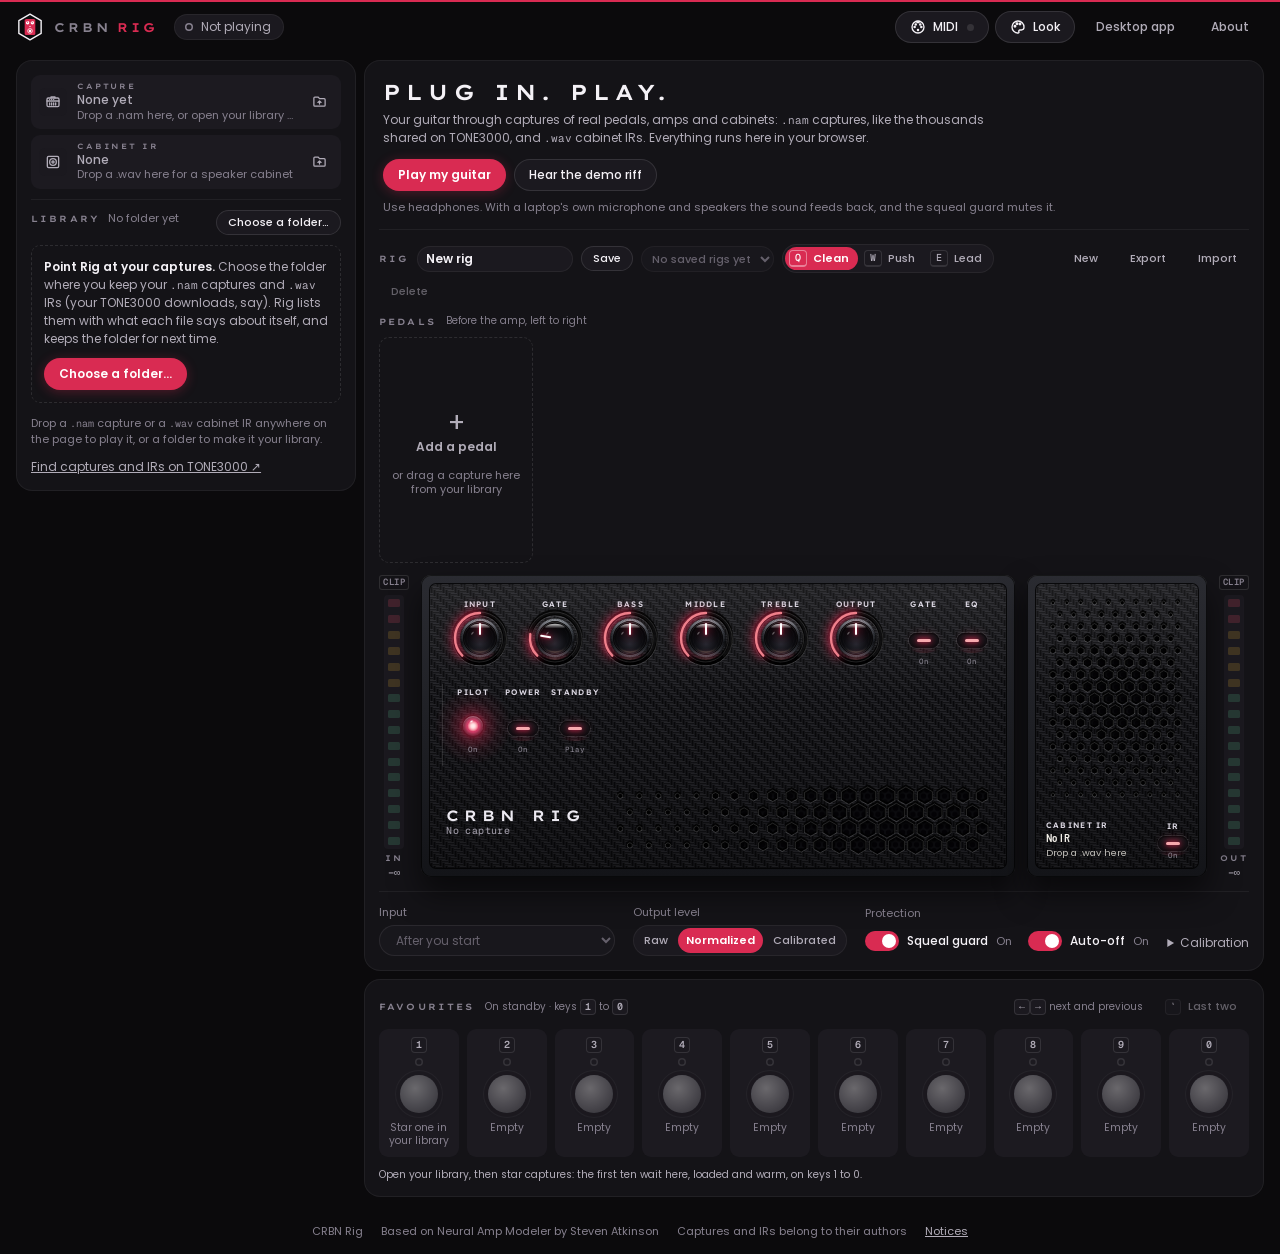
==== commit f18c1173: "R7 review: the MC8 bank, Rig's mappings written as the owner's MC8's own Current Bank file The MIDI " ====
--- a/web/src/index.html
+++ b/web/src/index.html
@@ -394,11 +394,34 @@
   </header>
   <div class="md-body">
     <div class="md-drop" id="midi-drop" data-state="idle" aria-live="polite"></div>
-    <section class="md-col" aria-labelledby="midi-maps-h"><h3 class="sec" id="midi-maps-h">Mapped</h3><ol class="md-maps" id="midi-maps"></ol></section>
+    <section class="md-col" aria-labelledby="midi-maps-h"><div class="md-col-head"><h3 class="sec" id="midi-maps-h">Mapped</h3><button class="btn small ghost" id="mc8-open" type="button" title="Write these mappings as a bank for a Morningstar MC8">MC8 bank…</button></div><ol class="md-maps" id="midi-maps"></ol></section>
     <section class="md-col md-mon" aria-labelledby="midi-log-h"><h3 class="sec" id="midi-log-h">Arriving</h3><ol class="md-log" id="midi-log"></ol></section>
   </div>
 </section>
 <div class="midi-layer" id="midi-layer" aria-hidden="true"></div>
+
+<!-- The MC8 bank (the owner's MC8 review, 2026-11-14; mc8.js): the mappings written as a Morningstar MC8 bank file. -->
+<dialog id="mc8" class="mc8" aria-labelledby="mc8-title">
+  <form method="dialog">
+    <h2 id="mc8-title">Your MC8 bank</h2>
+    <p>Rig writes a bank for a Morningstar MC8 from what you have mapped: each switch sends what Rig learned for it, and
+      the MC8’s screen names it as Rig does.</p>
+    <div class="mc8-fields">
+      <label><span>For bank</span><select id="mc8-bank" required><option value="">Choose…</option></select></label>
+      <label><span>Bank name</span><input id="mc8-name" maxlength="16" spellcheck="false"></label>
+    </div>
+    <div class="mc8-pages" id="mc8-pages"></div>
+    <p class="mc8-exp" id="mc8-exp"></p>
+    <ul class="mc8-skip" id="mc8-skip"></ul>
+    <ol class="mc8-steps">
+      <li>In the MC8 Editor, back up first: <b>Controller Backup</b>, <b>All Banks</b>.</li>
+      <li>Pick bank <b class="mc8-n">…</b> in the list of banks on the left.</li>
+      <li><b>Controller Backup</b>, <b>Restore your data</b>, and choose this file.</li>
+    </ol>
+    <p class="mc8-note">Pick a bank you do not use: the file replaces that bank on the MC8.</p>
+    <div class="mc8-actions"><button class="btn" value="cancel">Cancel</button><button class="btn primary" id="mc8-save" type="button" disabled>Save bank file</button></div>
+  </form>
+</dialog>
 
 <dialog id="about" aria-labelledby="about-title">
   <form method="dialog">
--- a/web/src/style.css
+++ b/web/src/style.css
@@ -489,6 +489,33 @@
 dialog h2 { font-size: calc(14px * var(--d-scale)); color: var(--text); }
 .notices { padding-left: 18px; color: var(--text-dim); }
 
+/* the MC8 bank (mc8.js): its switches as they sit on the floor, top row E to H over A to D, page 2 beside */
+.md-col-head { display: flex; align-items: center; justify-content: space-between; gap: 8px; }
+.md-col-head .btn { font-size: var(--fs-xs); padding: 1px 8px; }
+dialog.mc8 { max-width: min(640px, calc(100vw - 32px)); }
+.mc8 form { display: grid; gap: 12px; }
+.mc8 p { margin: 0; font-size: var(--fs-s); }
+.mc8-fields { display: flex; flex-wrap: wrap; gap: 8px 16px; }
+.mc8-fields label { display: flex; align-items: center; gap: 8px; font-size: var(--fs-s); color: var(--text-dim); }
+.mc8-fields select, .mc8-fields input { font: 400 var(--fs-s) var(--font-ui); color: var(--text); background: var(--field); border: 1px solid var(--line-2); border-radius: var(--r-field); padding: 3px 6px; }
+.mc8-fields input { width: 12em; font-family: var(--font-mono); }
+.mc8-pages { display: grid; gap: 10px; }
+.mc8-page { display: grid; gap: 4px; }
+.mc8-page h3 { font-size: var(--fs-xs); color: var(--text-faint); font-weight: 600; letter-spacing: .06em; text-transform: uppercase; margin: 0; }
+.mc8-grid { display: grid; grid-template-columns: repeat(4, minmax(0, 1fr)); gap: 4px; }
+.mc8-sw { display: grid; gap: 1px; padding: 5px 6px; border-radius: var(--r-sm); background: var(--panel-2); box-shadow: inset 0 0 0 1px var(--line); min-height: 52px; align-content: start; }
+.mc8-sw i { font: 600 10px var(--font-mono); color: var(--text-faint); font-style: normal; }
+.mc8-sw b { font: 600 12px var(--font-mono); color: var(--text); white-space: pre; overflow: hidden; }
+.mc8-sw small { font: 400 10px var(--font-mono); color: var(--text-dim); white-space: nowrap; overflow: hidden; text-overflow: ellipsis; }
+.mc8-sw.empty b { color: var(--text-faint); font-weight: 400; }
+.mc8-exp { color: var(--text-dim); }
+.mc8-skip { margin: 0; padding-left: 18px; font-size: var(--fs-xs); color: var(--text-dim); }
+.mc8-skip:empty { display: none; }
+.mc8-steps { margin: 0; padding-left: 20px; font-size: var(--fs-s); color: var(--text-dim); display: grid; gap: 2px; }
+.mc8-steps b { color: var(--text); font-weight: 600; }
+.mc8 .mc8-note { font-size: var(--fs-xs); color: var(--text-faint); }
+.mc8-actions { display: flex; justify-content: flex-end; gap: 8px; }
+
 /* the pedals before the amp (build plan R6, P3-UX U5): stompboxes on a board above the amp, as D-RIG-008 (d) picked; the
    kit's own pedal on the Hardware drawing (hw.js), the Rig Lab's stompbox on the islands and the stripe. Each says what
    it is doing in words under its footswitch: On, Off, Loading, Cannot play. */
@@ -764,9 +791,27 @@
 .md-end { display: grid; grid-template-columns: auto minmax(0, 1fr) 5.5em; align-items: center; gap: 6px; font-size: var(--fs-xs); color: var(--text-dim); }
 .md-end input { width: 100%; accent-color: var(--accent); min-width: 0; }
 .md-end output { font: 500 11px var(--font-mono); color: var(--text); text-align: right; }
+/* a pedal's sweep (the owner's MC8 review): as it comes, measured, or being measured on a 0 to 127 bar */
+.md-map .md-sweep { grid-area: auto / 1 / auto / -1; display: flex; align-items: center; flex-wrap: wrap; gap: 4px 8px; font-size: var(--fs-xs); color: var(--text-dim); }
+.md-sweep b { color: var(--text); font-weight: 600; }
+.md-sweep small { color: var(--text-faint); }
+.md-sweep .btn { font-size: var(--fs-xs); padding: 1px 8px; }
+.md-sweep-say { margin: 0; }
+.md-sweep.measuring { display: grid; grid-template-columns: minmax(0, 1fr) auto; gap: 6px 10px; padding: 8px; border-radius: var(--r-sm); background: color-mix(in oklab, var(--accent) 8%, var(--panel)); box-shadow: inset 0 0 0 1px color-mix(in oklab, var(--accent) 45%, transparent); }
+.md-sweep.measuring .md-sweep-say { grid-column: 1 / -1; color: var(--text); }
+.md-sweep-btns { grid-column: 1 / -1; display: flex; flex-wrap: wrap; gap: 6px; }
+.md-sweep-n { font: 500 11px var(--font-mono); color: var(--text); white-space: nowrap; }
+.md-bar { position: relative; height: 12px; border-radius: 6px; background: var(--field); box-shadow: inset 0 0 0 1px var(--line-2); }
+.md-bar i { position: absolute; top: 0; bottom: 0; }
+.md-bar .seen { border-radius: 6px; background: color-mix(in oklab, var(--accent) 45%, transparent); }
+.md-bar .now { width: 3px; margin-left: -1.5px; top: -3px; bottom: -3px; border-radius: 2px; background: var(--text); }
+.md-bar .end { width: 2px; margin-left: -1px; top: -5px; bottom: -5px; background: var(--accent-text); }
+.md-dev { display: inline-flex; align-items: center; gap: 6px; margin-right: 12px; color: var(--text); }
+.md-dev i { width: 7px; height: 7px; border-radius: 50%; background: color-mix(in oklab, var(--text-faint) 60%, transparent); box-shadow: inset 0 0 0 1px var(--line-2); transition: background .25s; }
+.md-dev.blink i { background: var(--accent); transition: none; }
 .md-rm { grid-area: rm; width: 24px; height: 24px; border: 0; border-radius: var(--r-btn); background: transparent; color: var(--text-faint); font-size: 16px; line-height: 1; cursor: pointer; }
 .md-rm:hover { background: var(--hover); color: var(--text); }
-.md-log li { display: grid; grid-template-columns: minmax(0, 7em) auto minmax(0, 1fr); gap: 8px; align-items: baseline; font-size: var(--fs-xs); color: var(--text-faint); padding: 2px 4px; border-radius: 4px; }
+.md-log li { display: grid; grid-template-columns: minmax(0, 9.5em) auto minmax(0, 1fr); gap: 8px; align-items: baseline; font-size: var(--fs-xs); color: var(--text-faint); padding: 2px 4px; border-radius: 4px; }
 .md-log li.hit { color: var(--text-dim); }
 .md-log li.md-none { display: block; }
 .md-log code { font: 500 11px var(--font-mono); color: var(--text); white-space: nowrap; }
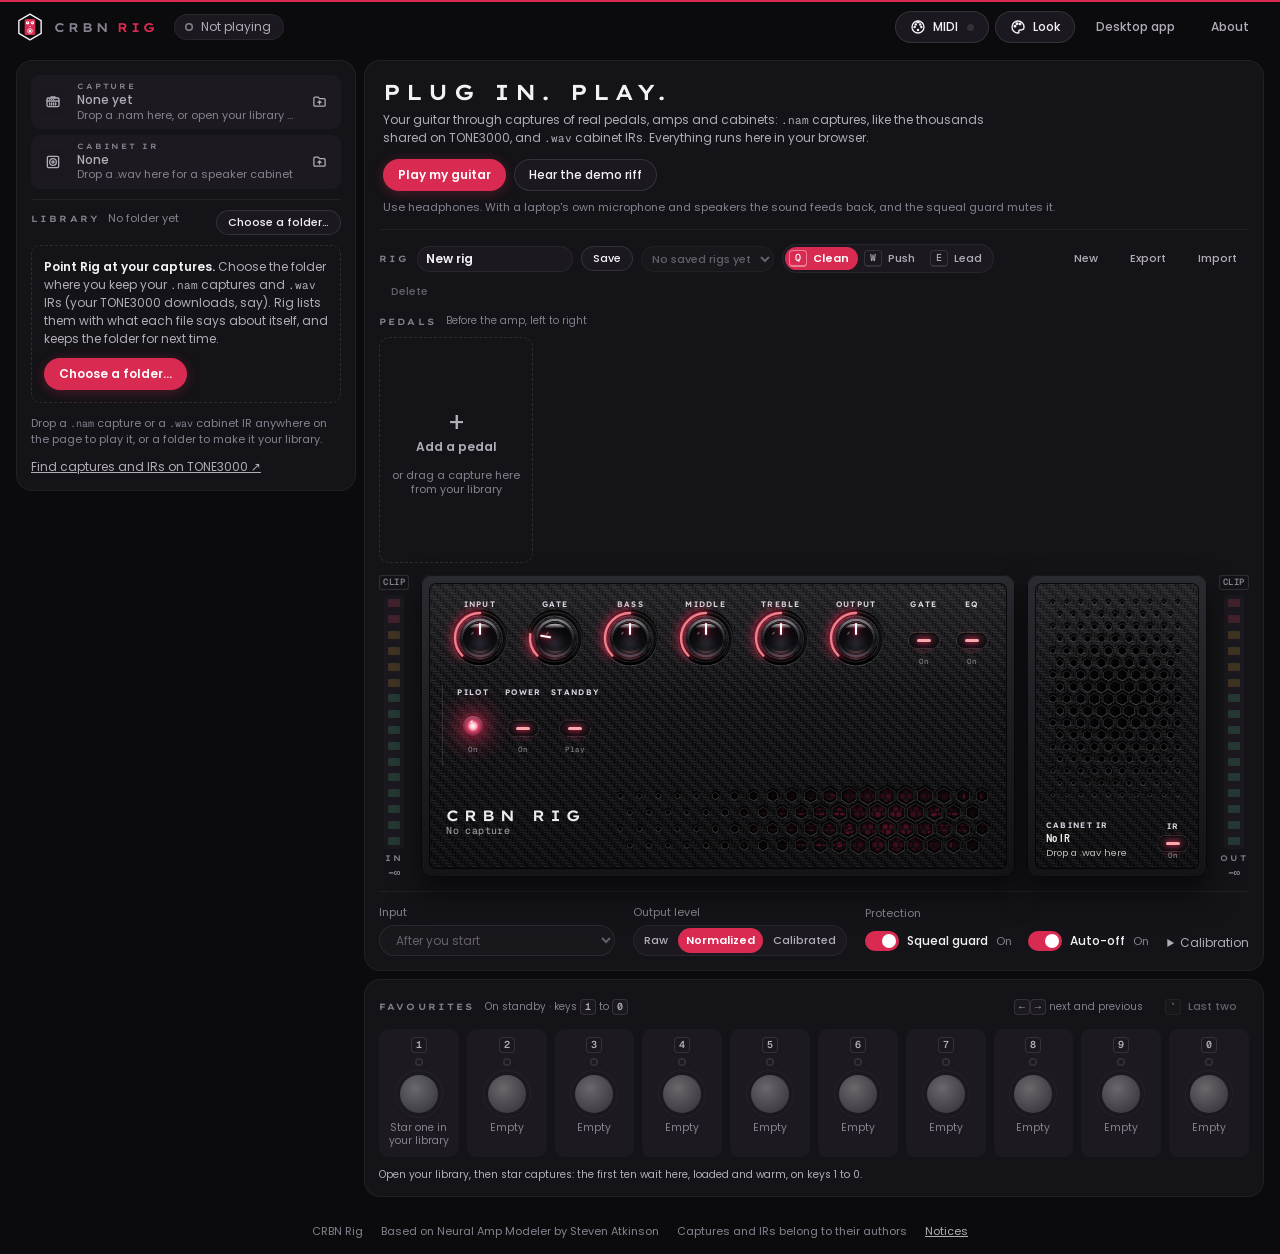
==== commit fe1dc94b: "R8: TONE3000 in the library, built for TONE3000's review and held back until they sign off (SYNC:RIG" ====
--- a/web/src/index.html
+++ b/web/src/index.html
@@ -85,9 +85,10 @@
     <div class="inrig" aria-label="In the rig">
       <div class="rig-file" id="capture-drop" data-slot="capture">
         <span class="rf-ic" aria-hidden="true"><svg class="ic" viewBox="0 0 24 24"><path d="M9 6V4.5h6V6"/><rect x="3" y="6" width="18" height="13" rx="2"/><path d="M3 10.5h18"/><path d="M7 8.3h.01M10 8.3h.01M13 8.3h.01"/><path d="M7 13.5v3M10 13.5v3M13 13.5v3M16 13.5v3"/></svg></span>
-        <div class="rf-what"><span class="sec" id="h-capture">Capture</span><b class="name" id="capture-name">None yet</b><small class="meta" id="capture-meta"></small></div>
+        <div class="rf-what"><span class="sec" id="h-capture">Capture</span><b class="name" id="capture-name">None yet</b><small class="meta" id="capture-meta"></small><a class="rf-t3k" id="capture-t3k" target="_blank" rel="noopener" hidden></a></div>
         <div class="rf-acts">
           <button class="lib-star" type="button" id="capture-star" aria-pressed="false" hidden><svg class="ic" viewBox="0 0 24 24" aria-hidden="true"><path d="M12 3.6l2.6 5.3 5.8.8-4.2 4.1 1 5.8L12 16.9l-5.2 2.7 1-5.8-4.2-4.1 5.8-.8z"/></svg></button>
+          <button class="btn small ghost rf-btn rf-t3k-btn" type="button" data-t3k-browse="capture" title="Browse TONE3000 for a capture" aria-label="Browse TONE3000 for a capture"><img class="t3k-mark" src="t3k/t3k-mark.svg" alt="" width="33" height="11"></button>
           <button class="btn small ghost rf-btn" type="button" data-pick="capture" title="Open a .nam capture from anywhere" aria-label="Open a .nam capture file"><svg class="ic" viewBox="0 0 24 24" aria-hidden="true"><path d="M3 7.5V18a1.5 1.5 0 0 0 1.5 1.5h15A1.5 1.5 0 0 0 21 18V9a1.5 1.5 0 0 0-1.5-1.5H12L10 5H4.5A1.5 1.5 0 0 0 3 6.5z"/><path d="M12 11v5M9.5 13.5 12 11l2.5 2.5"/></svg></button>
           <button class="btn small ghost rf-btn" type="button" data-clear="capture" title="Take the capture out of the rig" aria-label="Remove the capture" hidden><svg class="ic" viewBox="0 0 24 24" aria-hidden="true"><path d="M6 6l12 12M18 6 6 18"/></svg></button>
         </div>
@@ -95,9 +96,10 @@
       </div>
       <div class="rig-file" id="ir-drop" data-slot="ir">
         <span class="rf-ic" aria-hidden="true"><svg class="ic" viewBox="0 0 24 24"><rect x="3.5" y="3.5" width="17" height="17" rx="2"/><circle cx="12" cy="12" r="5"/><circle cx="12" cy="12" r="1.6"/></svg></span>
-        <div class="rf-what"><span class="sec" id="h-ir">Cabinet IR</span><b class="name" id="ir-name">None</b><small class="meta" id="ir-meta"></small></div>
+        <div class="rf-what"><span class="sec" id="h-ir">Cabinet IR</span><b class="name" id="ir-name">None</b><small class="meta" id="ir-meta"></small><a class="rf-t3k" id="ir-t3k" target="_blank" rel="noopener" hidden></a></div>
         <div class="rf-acts">
           <button class="lib-star" type="button" id="ir-star" aria-pressed="false" hidden><svg class="ic" viewBox="0 0 24 24" aria-hidden="true"><path d="M12 3.6l2.6 5.3 5.8.8-4.2 4.1 1 5.8L12 16.9l-5.2 2.7 1-5.8-4.2-4.1 5.8-.8z"/></svg></button>
+          <button class="btn small ghost rf-btn rf-t3k-btn" type="button" data-t3k-browse="ir" title="Browse TONE3000 for a cabinet IR" aria-label="Browse TONE3000 for a cabinet IR"><img class="t3k-mark" src="t3k/t3k-mark.svg" alt="" width="33" height="11"></button>
           <button class="btn small ghost rf-btn" type="button" data-pick="ir" title="Open a .wav IR from anywhere" aria-label="Open a .wav IR file"><svg class="ic" viewBox="0 0 24 24" aria-hidden="true"><path d="M3 7.5V18a1.5 1.5 0 0 0 1.5 1.5h15A1.5 1.5 0 0 0 21 18V9a1.5 1.5 0 0 0-1.5-1.5H12L10 5H4.5A1.5 1.5 0 0 0 3 6.5z"/><path d="M12 11v5M9.5 13.5 12 11l2.5 2.5"/></svg></button>
           <button class="btn small ghost rf-btn" type="button" data-clear="ir" title="Take the IR out of the rig" aria-label="Remove the IR" hidden><svg class="ic" viewBox="0 0 24 24" aria-hidden="true"><path d="M6 6l12 12M18 6 6 18"/></svg></button>
         </div>
@@ -107,6 +109,11 @@
 
     <header class="lib-head">
       <h2 class="sec" id="lib-title">Library</h2>
+      <!-- My folder, or TONE3000 (build plan R8, docs/R8-TONE3000.md): tone3000-view.js switches them. -->
+      <div class="lib-panes" role="tablist" aria-label="Library">
+        <button type="button" role="tab" data-pane-tab="folder" aria-selected="true">My folder</button>
+        <button type="button" role="tab" data-pane-tab="t3k" aria-selected="false"><img class="t3k-mark" src="t3k/t3k-mark.svg" alt="" width="33" height="11">TONE3000</button>
+      </div>
       <span class="lib-src" id="lib-src" aria-live="polite">No folder yet</span>
       <button class="btn small ghost lib-again" type="button" id="lib-again" title="Look for new and changed files" hidden><svg class="ic" viewBox="0 0 24 24" aria-hidden="true"><path d="M20 11a8 8 0 1 0-2.3 5.7"/><path d="M20 4v7h-7"/></svg><span class="lib-vh">Look again</span></button>
       <button class="btn small" type="button" id="lib-choose">Choose a folder&hellip;</button>
@@ -119,6 +126,7 @@
       <label class="lib-sort"><span>Sort</span><select id="lib-sort"></select></label>
     </div>
     <div class="lib-body" id="lib-body"></div>
+    <div class="t3k" id="t3k" aria-label="TONE3000"></div>
     <p class="hint">Drop a <code>.nam</code> capture or a <code>.wav</code> cabinet IR anywhere on the page to play it, or a folder to make it your library.</p>
     <a class="out-link" href="https://www.tone3000.com" target="_blank" rel="noopener">Find captures and IRs on TONE3000 &#8599;</a>
     <input type="file" id="lib-dir" webkitdirectory multiple hidden>
--- a/web/src/style.css
+++ b/web/src/style.css
@@ -844,3 +844,87 @@
   mask: radial-gradient(farthest-side, transparent calc(100% - 2.5px), #000 calc(100% - 2px)) intersect, repeating-conic-gradient(#000 0 5deg, transparent 5deg 11deg);
 }
 .rig-hw .fd > .midi-range.span { position: absolute; right: -6px; width: 3px; border-radius: 2px; background: repeating-linear-gradient(180deg, var(--midi-range) 0 3px, transparent 3px 6px); pointer-events: none; top: calc(4px + (1 - var(--hi)) * (100% - 8px)); bottom: calc(4px + var(--lo) * (100% - 8px)); }
+
+/* ---------------------------------------------------------------------------------------------- TONE3000 (build plan R8)
+   The library's second tab (docs/R8-TONE3000.md). TONE3000's logos are its own, unaltered; they carry white, so they
+   sit on a black plate, TONE3000's own ground, in every look. */
+.lib-panes { display: inline-flex; gap: 2px; padding: 2px; border-radius: var(--r-btn); background: var(--field); border: 1px solid var(--line); align-self: center; }
+.lib-panes button { display: inline-flex; align-items: center; gap: 6px; font: 500 var(--fs-xs) var(--font-ui); padding: 3px 10px; border: 0; border-radius: var(--r-btn); background: transparent; color: var(--text-dim); cursor: pointer; white-space: nowrap; }
+.lib-panes button[aria-selected='true'] { background: var(--panel-2); color: var(--text); box-shadow: inset 0 0 0 1px var(--line-2); }
+.t3k-mark, .t3k-logo { display: inline-block; background: #000; border-radius: 3px; box-sizing: content-box; }
+.t3k-mark { width: 26px; height: auto; padding: 2px 3px; }
+.t3k-logo { width: 120px; height: auto; padding: 5px 7px; }
+.t3k { display: none; }
+.lib[data-pane='t3k'] .t3k { display: grid; gap: 10px; }
+.lib[data-pane='t3k'] :is(#lib-src, #lib-again, #lib-choose, #lib-empty, #lib-tools, #lib-body, .lib > .hint, .lib > .out-link) { display: none !important; }
+.lib[data-pane='t3k'] .lib-head { flex-wrap: wrap; }
+.t3k-splash { display: grid; gap: 10px; justify-items: start; padding: 14px; border: 1.5px dashed var(--line-2); border-radius: var(--r-sm); color: var(--text-dim); font-size: var(--fs-s); }
+.t3k-splash p { margin: 0; max-width: 52ch; }
+.t3k-splash .t3k-logo { width: 168px; }
+.t3k-fine { font-size: var(--fs-xs); color: var(--text-faint); }
+.t3k-splash .row, .t3k-detail .row { display: flex; gap: 12px; align-items: center; flex-wrap: wrap; }
+.t3k-head { display: flex; align-items: center; gap: 6px 10px; flex-wrap: wrap; }
+.t3k-head .sp { flex: 1; }
+.t3k-powered { font-size: var(--fs-xs); color: var(--text-faint); }
+.t3k-me { display: inline-flex; align-items: center; gap: 6px; font-size: var(--fs-xs); color: var(--text-dim); text-decoration: none; max-width: 16ch; }
+.t3k-me span { overflow: hidden; text-overflow: ellipsis; white-space: nowrap; }
+.t3k-browse { display: inline-flex; align-items: center; gap: 6px; }
+.t3k-av { width: 18px; height: 18px; border-radius: 50%; object-fit: cover; flex: none; display: inline-grid; place-items: center; font-size: 10px; background: var(--panel-2); color: var(--text-dim); }
+.t3k-tabs { display: flex; gap: 2px; overflow-x: auto; scrollbar-width: none; border-bottom: 1px solid var(--line); }
+.t3k-tabs button { font: 500 var(--fs-s) var(--font-ui); padding: 5px 10px; border: 0; background: transparent; color: var(--text-dim); cursor: pointer; box-shadow: inset 0 -2px 0 transparent; white-space: nowrap; }
+.t3k-tabs button[aria-selected='true'] { color: var(--text); box-shadow: inset 0 -2px 0 var(--accent); }
+.t3k-tools { display: grid; gap: 8px; }
+.t3k-body { overflow-y: auto; overscroll-behavior: contain; max-height: 52vh; min-height: 0; margin-inline: -4px; padding-inline: 4px; scrollbar-width: thin; }
+:root[data-layout='b'] .t3k-body { max-height: max(260px, calc(100dvh - 460px)); }
+.t3k-body[aria-busy='true'] { opacity: .7; }
+.t3k-cards { list-style: none; margin: 0; padding: 0; display: grid; grid-template-columns: repeat(auto-fill, minmax(150px, 1fr)); gap: 8px; }
+.t3k-card { position: relative; border-radius: var(--r-sm); background: var(--panel-2); box-shadow: inset 0 0 0 1px var(--line); min-width: 0; }
+.t3k-card.cant { opacity: .6; }
+.t3k-open { display: grid; gap: 3px; width: 100%; padding: 0 0 8px; border: 0; background: transparent; color: var(--text); text-align: left; cursor: pointer; font: inherit; border-radius: var(--r-sm); }
+.t3k-open > b { padding: 0 8px; font-size: var(--fs-s); line-height: 1.25; overflow: hidden; display: -webkit-box; -webkit-line-clamp: 2; -webkit-box-orient: vertical; }
+.t3k-img { display: grid; place-items: center; width: 100%; aspect-ratio: 16 / 10; object-fit: cover; border-radius: var(--r-sm) var(--r-sm) 0 0; background: #000; }
+.t3k-m { padding: 0 8px; font-size: var(--fs-xs); color: var(--text-dim); display: flex; gap: 6px; flex-wrap: wrap; align-items: center; }
+.t3k-by { padding: 0 8px; font-size: var(--fs-xs); color: var(--text-dim); display: flex; gap: 6px; align-items: center; min-width: 0; overflow: hidden; white-space: nowrap; text-overflow: ellipsis; margin: 0; }
+.t3k-heart { position: absolute; top: 6px; right: 6px; display: grid; place-items: center; width: 28px; height: 28px; padding: 0; border: 0; border-radius: 50%; background: rgba(0, 0, 0, .55); color: #fff; cursor: pointer; }
+.t3k-heart .ic { width: 16px; height: 16px; fill: none; stroke: currentColor; stroke-width: 1.8; }
+.t3k-heart[aria-pressed='true'] .ic { fill: currentColor; }
+.t3k-pages { display: flex; align-items: center; justify-content: center; gap: 10px; padding: 8px 0; font-size: var(--fs-xs); color: var(--text-dim); }
+.t3k-invite { margin: 0; display: flex; align-items: center; gap: 10px; flex-wrap: wrap; font-size: var(--fs-xs); color: var(--text-dim); }
+.t3k-detail { display: grid; gap: 10px; }
+.t3k-back { justify-self: start; }
+.t3k-dhead { display: grid; grid-template-columns: minmax(96px, 160px) minmax(0, 1fr); gap: 12px; align-items: start; position: relative; }
+.t3k-dhead h3 { margin: 0 32px 4px 0; font: 600 var(--fs-m, 1rem)/1.25 var(--font-ui); letter-spacing: 0; text-transform: none; overflow-wrap: anywhere; }
+.t3k-dhead p { margin: 2px 0; padding: 0; }
+.t3k-dimg { width: 100%; aspect-ratio: 1; object-fit: cover; border-radius: var(--r-sm); background: #000; display: grid; place-items: center; }
+.t3k-lic { font-size: var(--fs-xs); color: var(--text-faint); }
+.t3k-dhead .t3k-heart { top: 0; right: 0; background: var(--panel-2); color: var(--text); box-shadow: inset 0 0 0 1px var(--line); }
+.t3k-models { border: 1px solid var(--line); border-radius: var(--r-sm); margin: 0; padding: 6px 10px; }
+.t3k-models legend { font-size: var(--fs-xs); color: var(--text-faint); padding: 0 4px; }
+.t3k-models ul { list-style: none; margin: 0; padding: 0; display: grid; gap: 2px; max-height: 30vh; overflow-y: auto; }
+.t3k-model { display: grid; grid-template-columns: auto minmax(0, 1fr); column-gap: 8px; align-items: center; padding: 4px 2px; cursor: pointer; font-size: var(--fs-s); }
+.t3k-model small { grid-column: 2; font-size: var(--fs-xs); color: var(--text-faint); }
+.t3k-desc { margin: 0; white-space: pre-line; font-size: var(--fs-xs); color: var(--text-dim); max-height: 18vh; overflow-y: auto; }
+/* A capture or IR from TONE3000, in the rig (TONE3000's requirement 5): its image and the T3K mark beside its credit. */
+.rf-t3k { display: inline-flex; align-items: center; gap: 6px; font-size: var(--fs-xs); color: var(--text-dim); text-decoration: none; max-width: 100%; min-width: 0; }
+.rf-t3k img.rf-t3k-img { width: 20px; height: 20px; border-radius: 3px; object-fit: cover; flex: none; background: #000; }
+.rf-t3k span { overflow: hidden; text-overflow: ellipsis; white-space: nowrap; }
+.rf-t3k[hidden] { display: none; }
+.lib-row .t3k-mark, .lib-card .t3k-mark { width: 20px; padding: 1px 2px; vertical-align: middle; }
+/* The library's list drawing (A, the default): a tone is a row with its image as a thumbnail. Cards and shelves (B, C)
+   keep the cards. */
+:root:not([data-library='b']):not([data-library='c']) .t3k-cards { grid-template-columns: minmax(0, 1fr); gap: 4px; }
+:root:not([data-library='b']):not([data-library='c']) .t3k-open { grid-template-columns: 52px minmax(0, 1fr); column-gap: 10px; row-gap: 1px; padding: 6px 40px 6px 6px; align-items: center; }
+:root:not([data-library='b']):not([data-library='c']) .t3k-img { grid-row: 1 / span 3; width: 52px; height: 52px; aspect-ratio: auto; border-radius: 4px; }
+:root:not([data-library='b']):not([data-library='c']) .t3k-open > :is(b, .t3k-m, .t3k-by) { padding: 0; grid-column: 2; }
+:root:not([data-library='b']):not([data-library='c']) .t3k-heart { top: 50%; transform: translateY(-50%); background: transparent; color: var(--text-dim); }
+:root:not([data-library='b']):not([data-library='c']) .t3k-heart[aria-pressed='true'] { color: var(--accent); }
+.rf-t3k-btn .t3k-mark { width: 22px; padding: 2px; }
+/* The details fit the library's column: a smaller image, the title wrapping under the page's heading rules. */
+.t3k-dhead { grid-template-columns: 96px minmax(0, 1fr); }
+.t3k-dhead h3 { white-space: normal; text-overflow: clip; overflow: visible; color: var(--text); }
+/* The two tabs take a row of their own under the library's heading, so the folder's name and buttons keep theirs. */
+.lib-head { flex-wrap: wrap; }
+.lib-panes { order: 5; flex-basis: 100%; display: flex; }
+.lib-panes button { flex: 1; justify-content: center; }
+/* Before TONE3000's sign-off, only where ?tone3000 turned it on (tone3000.js RELEASED). */
+:root[data-t3k='off'] :is(.lib-panes, .rf-t3k-btn) { display: none !important; }
